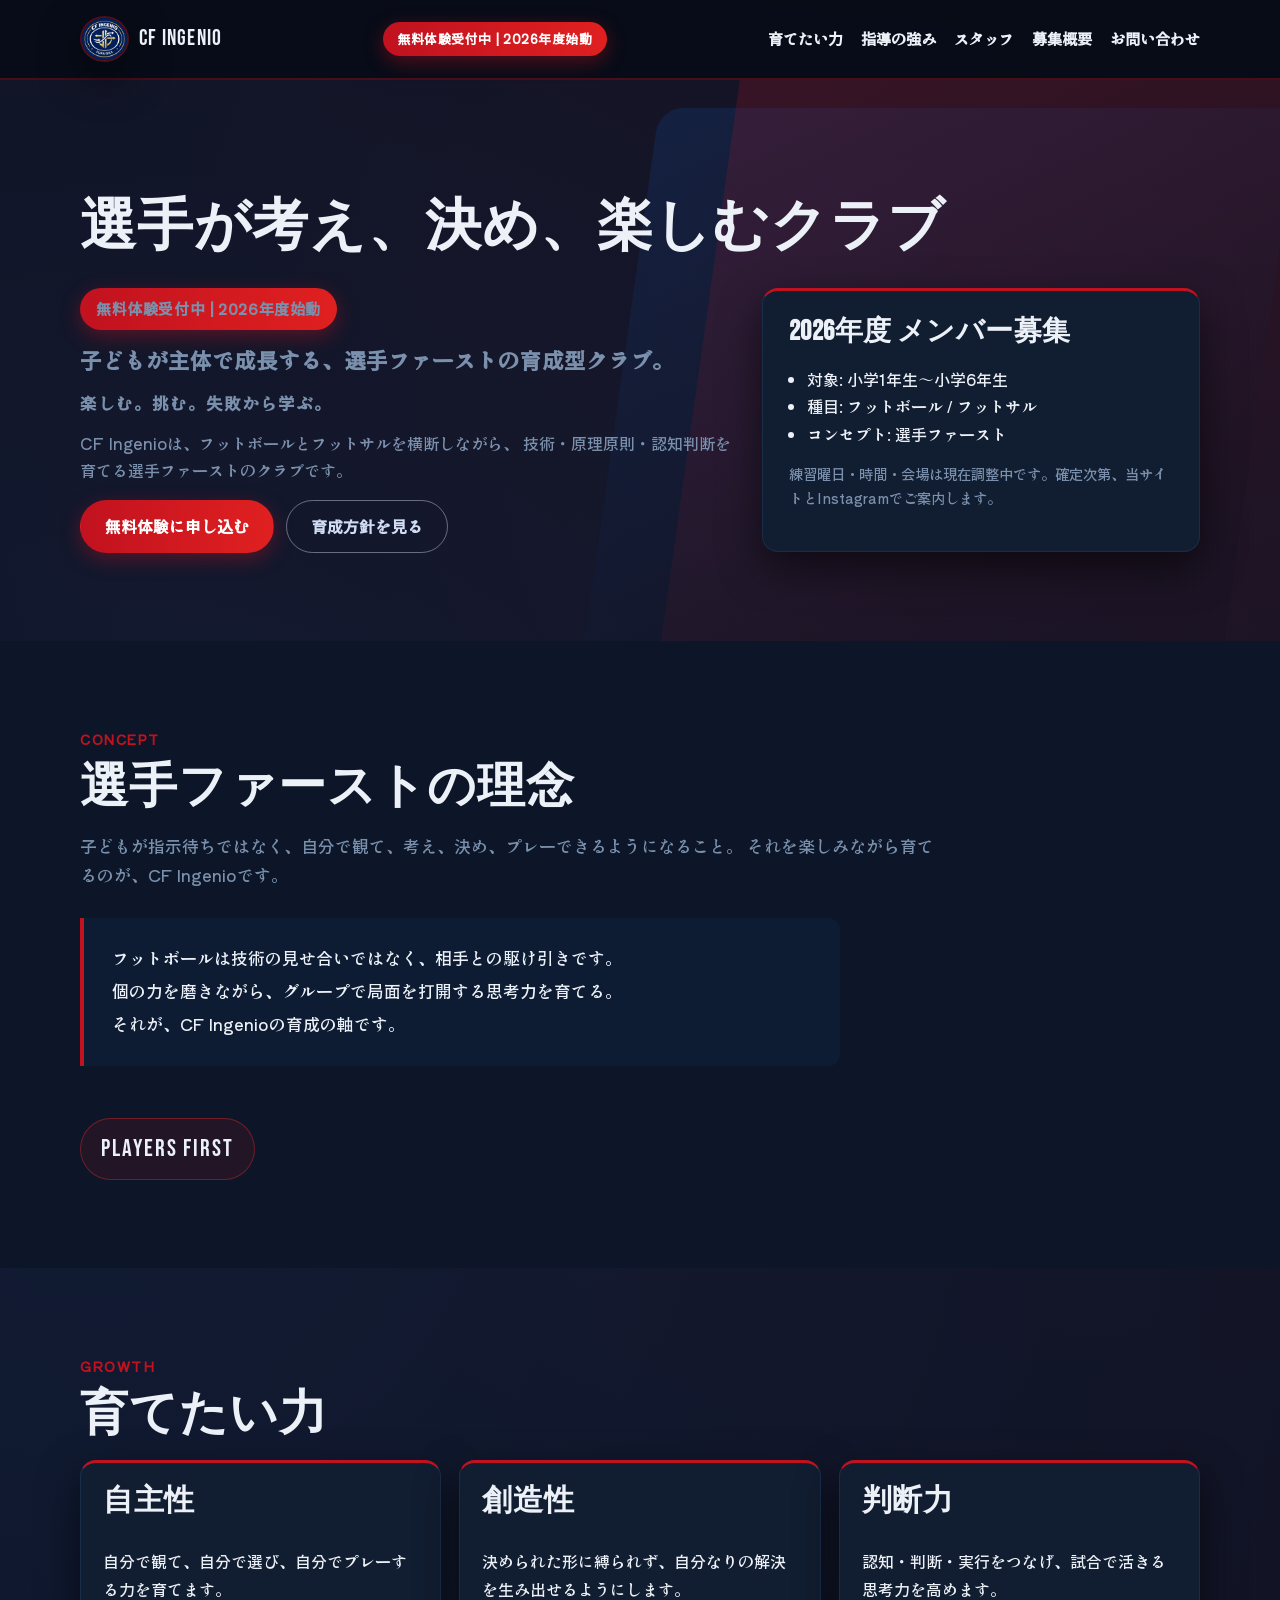
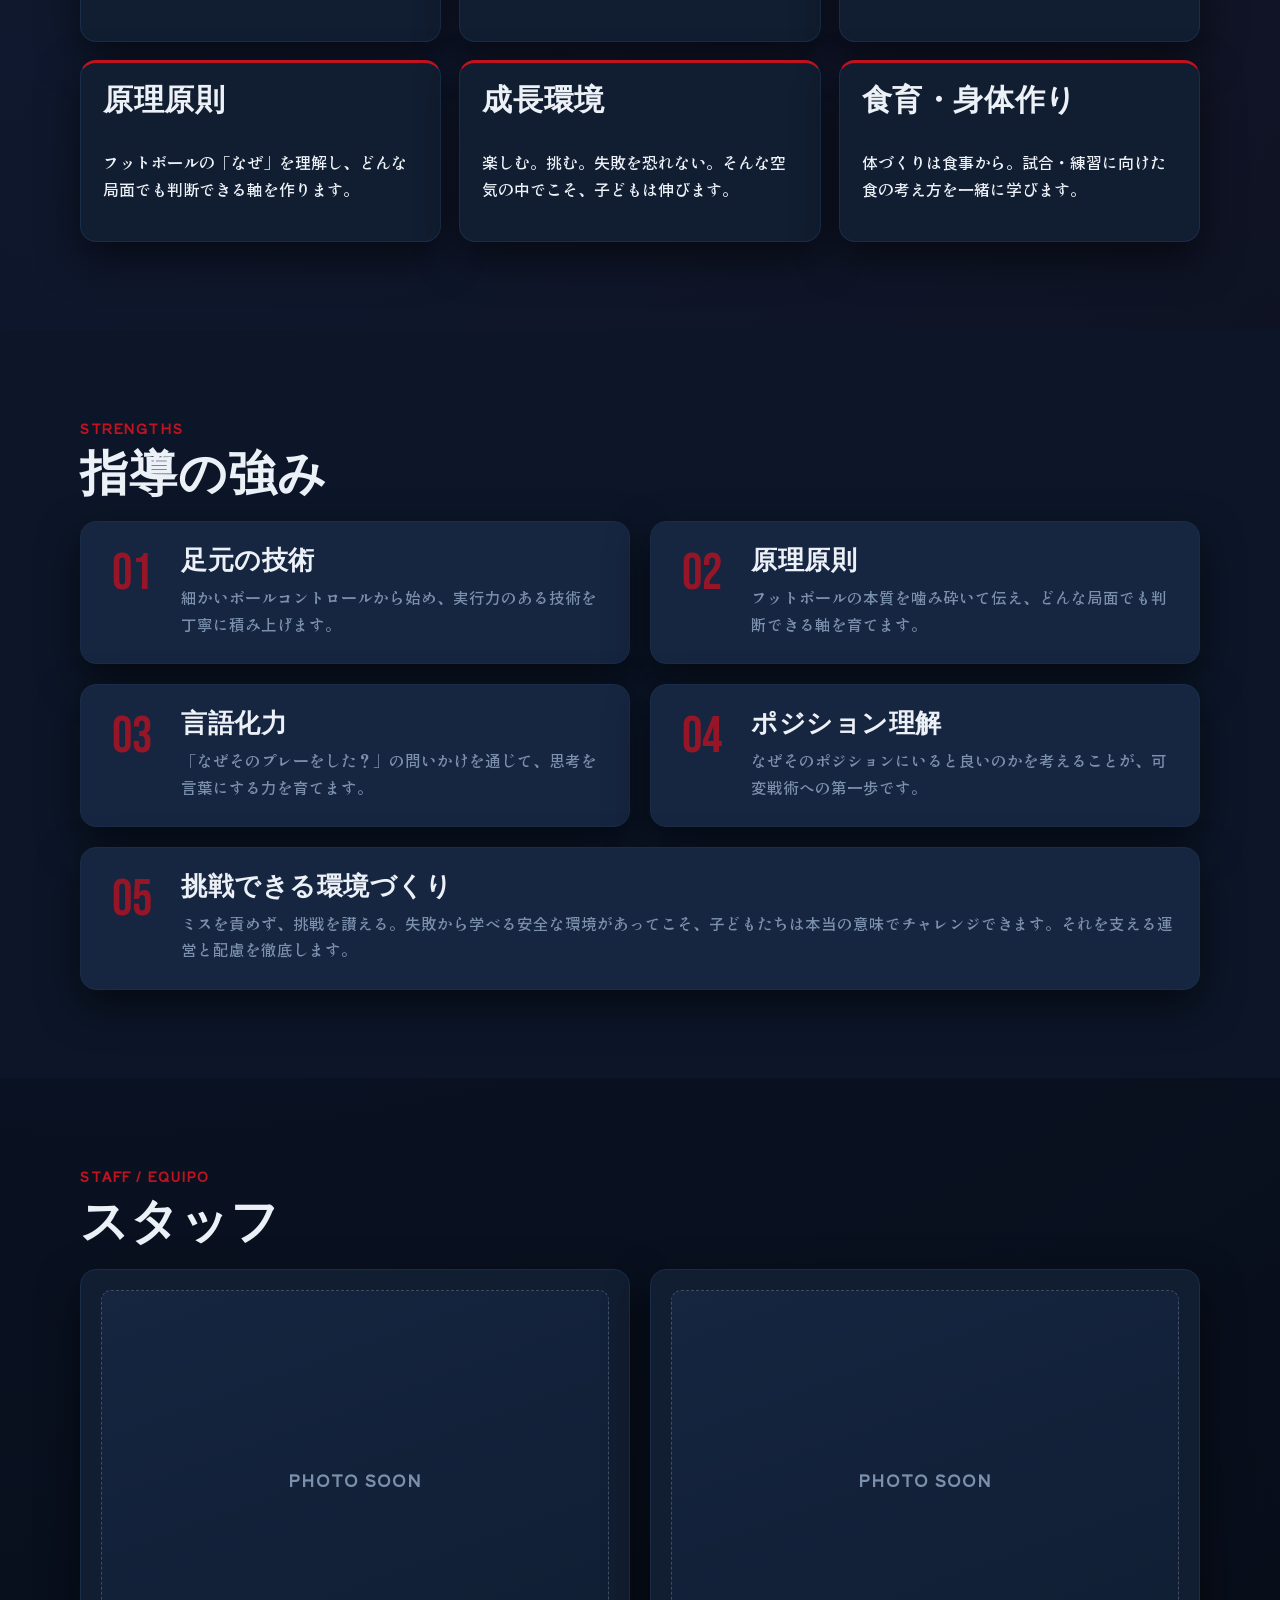
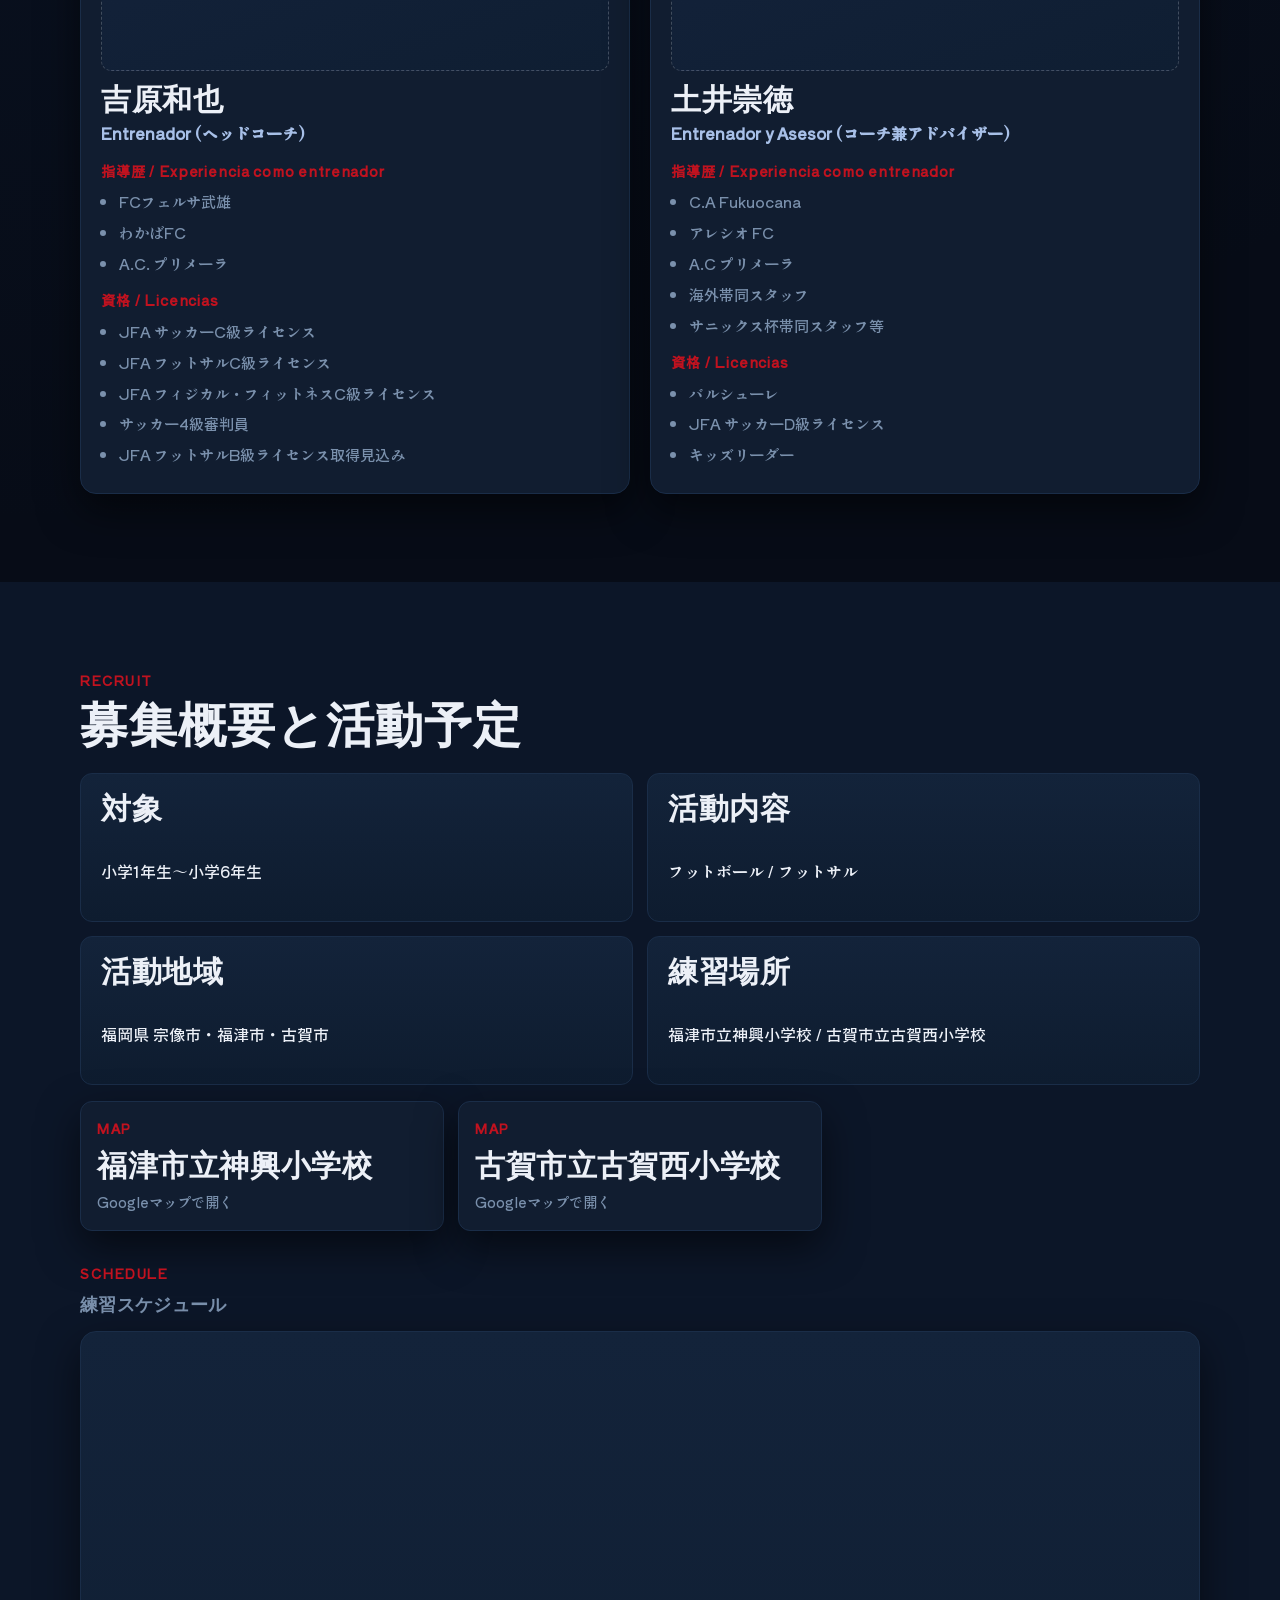
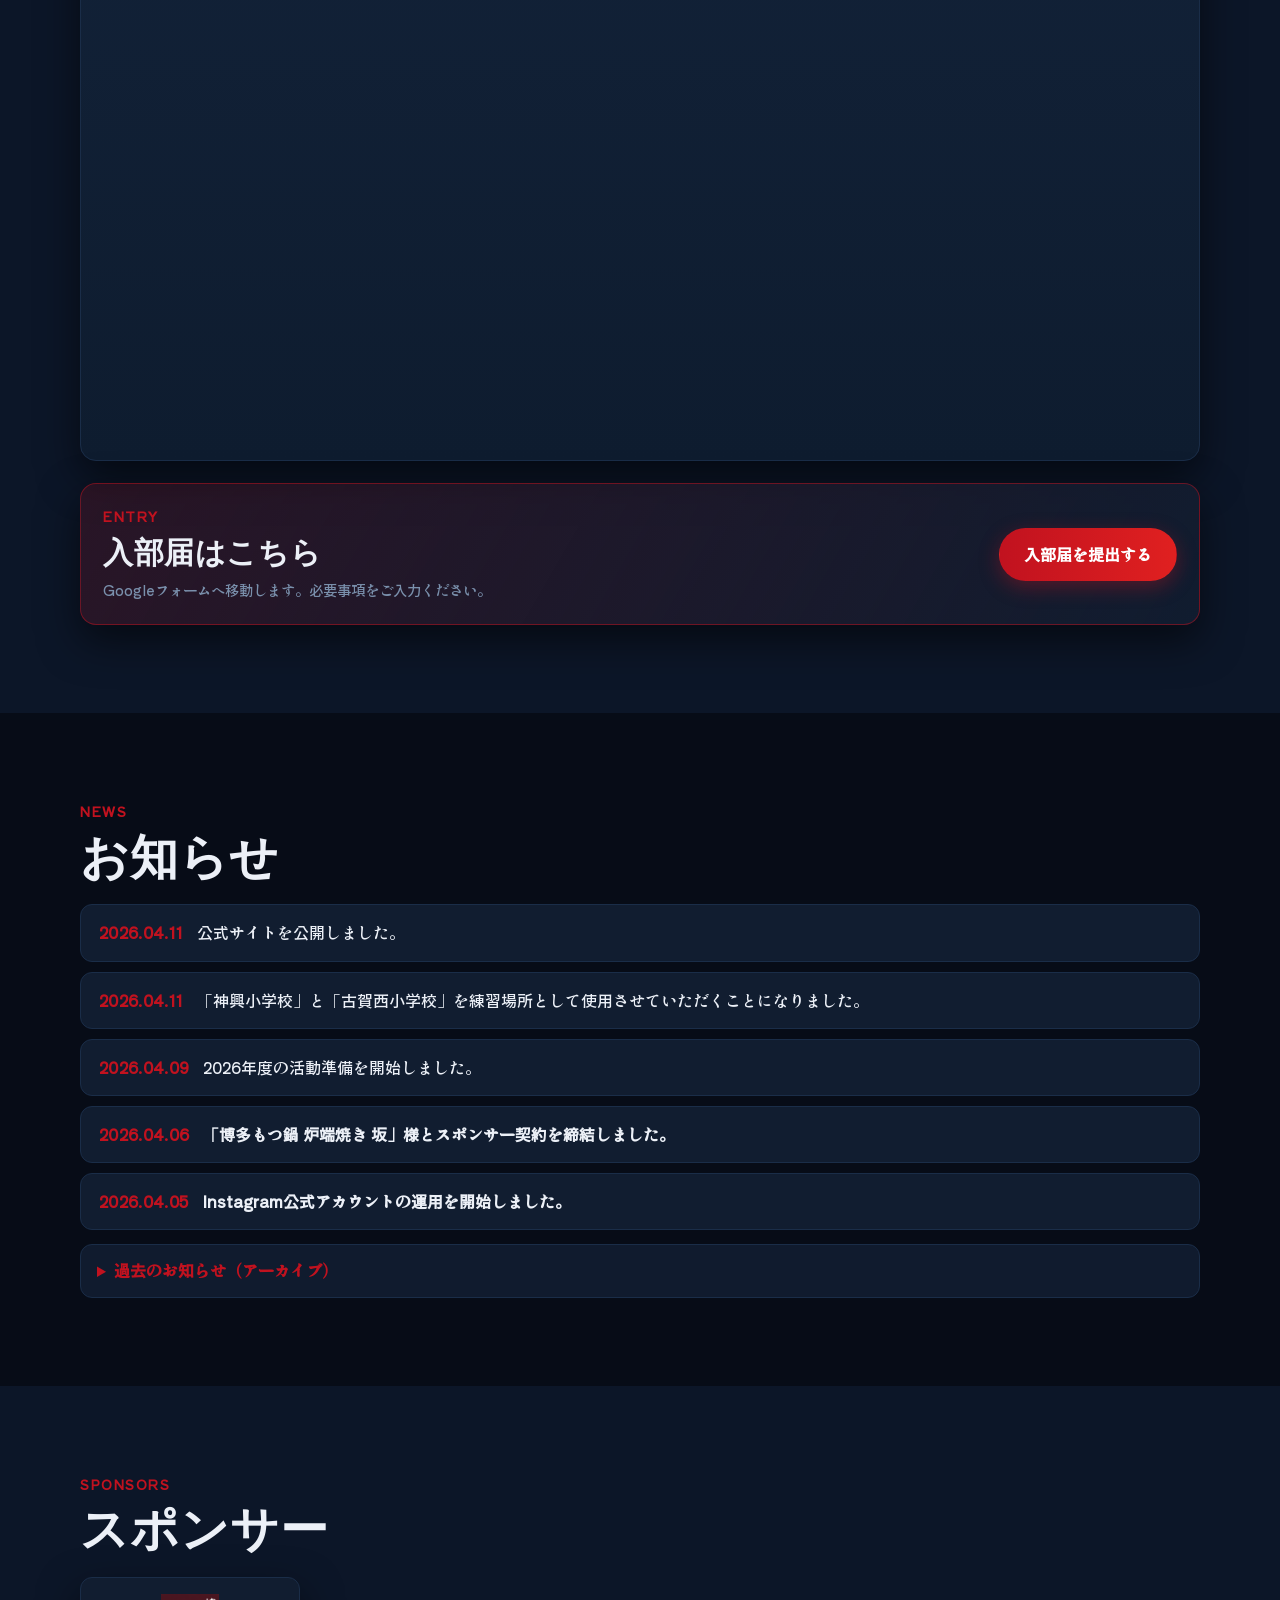
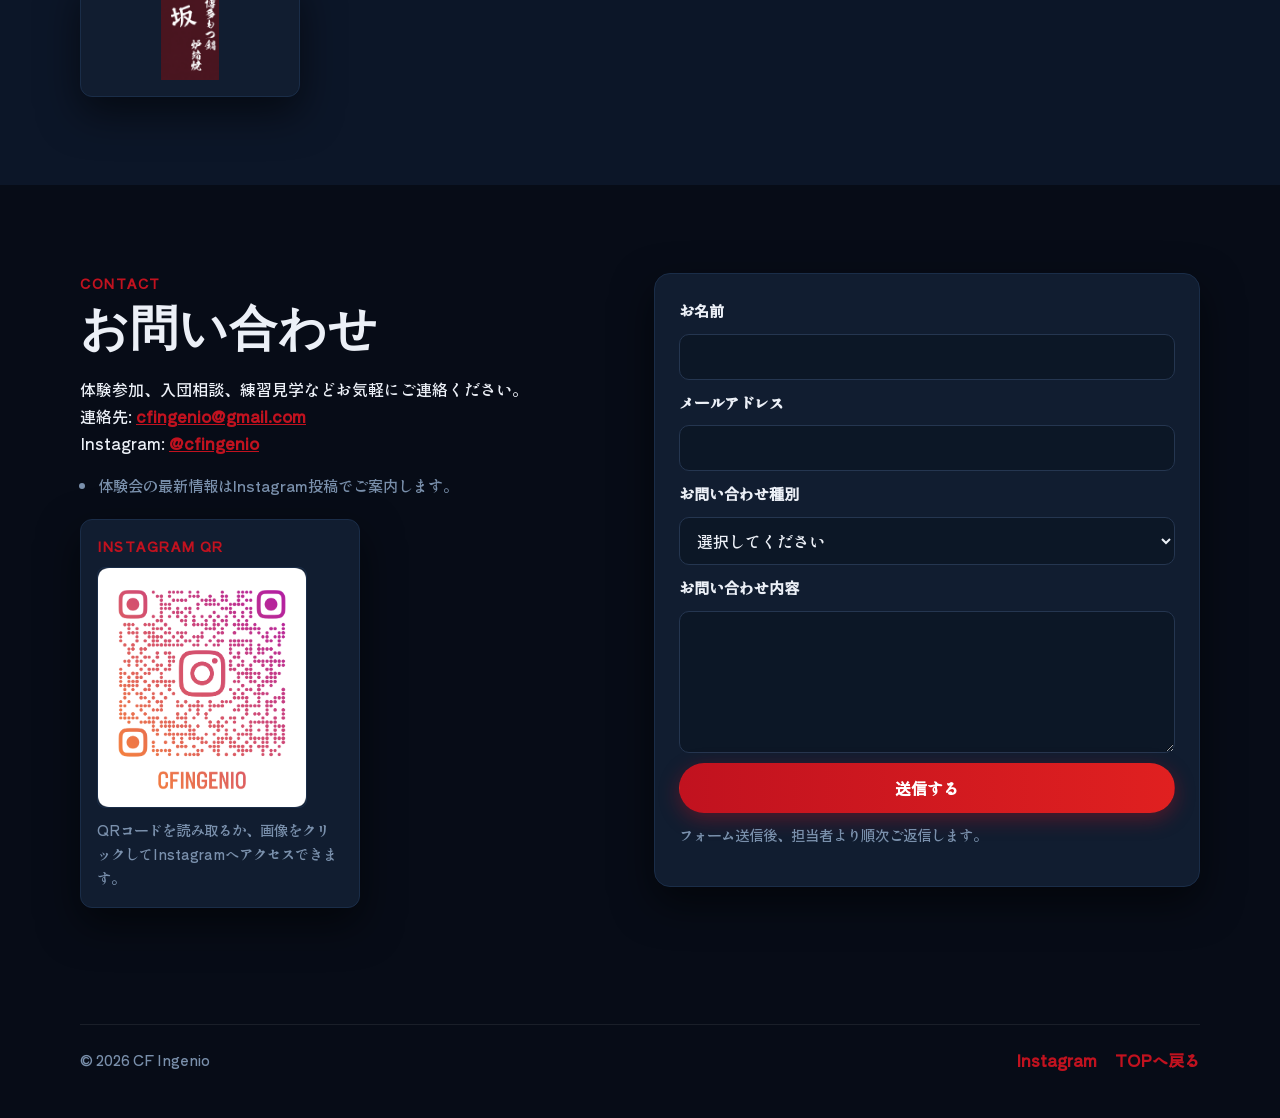
==== index.html @ 3eea5800 "練習スケジュールのカレンダーURLを修正" ====
<!doctype html>
<html lang="ja">
<head>
  <meta charset="UTF-8" />
  <meta name="viewport" content="width=device-width, initial-scale=1.0" />
  <meta name="description" content="CF Ingenioの公式ホームページ。選手ファーストを掲げ、フットボールとフットサルで小学校1年生から小学6年生までを育成するクラブ。福岡県宗像市・福津市・古賀市で活動。" />
  <link rel="icon" type="image/jpeg" href="img/cf_ingenio_logo.jpg" />
  <link rel="apple-touch-icon" href="img/cf_ingenio_logo.jpg" />
  <title>CF Ingenio | フットボール & フットサル</title>
  <link rel="preconnect" href="https://fonts.googleapis.com" />
  <link rel="preconnect" href="https://fonts.gstatic.com" crossorigin />
  <link href="https://fonts.googleapis.com/css2?family=Bebas+Neue&family=Shippori+Antique:wght@400;700&display=swap" rel="stylesheet" />
  <link rel="stylesheet" href="styles.css" />
</head>
<body>
  <header class="site-header" id="top">
    <div class="container header-inner">
      <a class="brand" href="#top" aria-label="CF Ingenio トップへ移動">
        <img src="img/cf_ingenio_logo.jpg" alt="CF Ingenio チームロゴ" class="brand-logo" />
        <span class="brand-text">CF Ingenio</span>
      </a>
      <p class="launch-badge header-badge">無料体験受付中 | 2026年度始動</p>
      <button class="menu-toggle" aria-expanded="false" aria-controls="global-nav" aria-label="メニューを開く">
        <span></span>
        <span></span>
        <span></span>
      </button>

      <nav id="global-nav" class="global-nav" aria-label="グローバルナビゲーション">
        <a href="#powers">育てたい力</a>
        <a href="#strengths">指導の強み</a>
        <a href="#staff">スタッフ</a>
        <a href="#recruit">募集概要</a>
        <a href="#contact">お問い合わせ</a>
      </nav>
    </div>
  </header>

  <main>
    <!-- HERO -->
    <section class="hero section">
      <div class="hero-bg-a"></div>
      <div class="hero-bg-b"></div>
      <div class="container hero-grid">
        <h1 class="hero-title reveal">
          選手が考え、決め、楽しむクラブ
        </h1>

        <div class="hero-copy reveal">
          <p class="launch-badge">無料体験受付中 | 2026年度始動</p>
          <p class="hero-subtitle">子どもが主体で成長する、選手ファーストの育成型クラブ。</p>
          <p class="hero-values">楽しむ。挑む。失敗から学ぶ。</p>
          <p>
            CF Ingenioは、フットボールとフットサルを横断しながら、
            技術・原理原則・認知判断を育てる選手ファーストのクラブです。
          </p>
          <div class="hero-actions">
            <a class="btn btn-primary" href="#contact">無料体験に申し込む</a>
            <a class="btn btn-ghost" href="#concept">育成方針を見る</a>
          </div>
        </div>

        <div class="hero-card reveal delay-1">
          <h2>2026年度 メンバー募集</h2>
          <ul>
            <li>対象: 小学1年生〜小学6年生</li>
            <li>種目: フットボール / フットサル</li>
            <li>コンセプト: 選手ファースト</li>
          </ul>
          <p class="small">練習曜日・時間・会場は現在調整中です。確定次第、当サイトとInstagramでご案内します。</p>
        </div>
      </div>
    </section>

    <!-- CONCEPT -->
    <section id="concept" class="section concept">
      <div class="container reveal">
        <p class="eyebrow">CONCEPT</p>
        <h2>選手ファーストの理念</h2>
        <p class="lead-copy">
          子どもが指示待ちではなく、自分で観て、考え、決め、プレーできるようになること。
          それを楽しみながら育てるのが、CF Ingenioです。
        </p>
        <blockquote class="philosophy-quote">
          <p>フットボールは技術の見せ合いではなく、相手との駆け引きです。</p>
          <p>個の力を磨きながら、グループで局面を打開する思考力を育てる。</p>
          <p>それが、CF Ingenioの育成の軸です。</p>
        </blockquote>
        <p class="concept-banner">PLAYERS FIRST</p>
      </div>
    </section>

    <!-- GROWTH -->
    <section id="powers" class="section powers">
      <div class="container">
        <p class="eyebrow reveal">GROWTH</p>
        <h2 class="reveal">育てたい力</h2>
        <div class="cards cards-3">
          <article class="card card-accent reveal">
            <h3>自主性</h3>
            <p>自分で観て、自分で選び、自分でプレーする力を育てます。</p>
          </article>
          <article class="card card-accent reveal delay-1">
            <h3>創造性</h3>
            <p>決められた形に縛られず、自分なりの解決を生み出せるようにします。</p>
          </article>
          <article class="card card-accent reveal delay-2">
            <h3>判断力</h3>
            <p>認知・判断・実行をつなげ、試合で活きる思考力を高めます。</p>
          </article>
          <article class="card card-accent reveal">
            <h3>原理原則</h3>
            <p>フットボールの「なぜ」を理解し、どんな局面でも判断できる軸を作ります。</p>
          </article>
          <article class="card card-accent reveal delay-1">
            <h3>成長環境</h3>
            <p>楽しむ。挑む。失敗を恐れない。そんな空気の中でこそ、子どもは伸びます。</p>
          </article>
          <article class="card card-accent reveal delay-2">
            <h3>食育・身体作り</h3>
            <p>体づくりは食事から。試合・練習に向けた食の考え方を一緒に学びます。</p>
          </article>
        </div>
      </div>
    </section>

    <!-- STRENGTHS -->
    <section id="strengths" class="section strengths">
      <div class="container">
        <p class="eyebrow reveal">STRENGTHS</p>
        <h2 class="reveal">指導の強み</h2>
        <div class="strength-list reveal">
          <div class="strength-item">
            <span class="strength-num">01</span>
            <div class="strength-body">
              <h3>足元の技術</h3>
              <p>細かいボールコントロールから始め、実行力のある技術を丁寧に積み上げます。</p>
            </div>
          </div>
          <div class="strength-item">
            <span class="strength-num">02</span>
            <div class="strength-body">
              <h3>原理原則</h3>
              <p>フットボールの本質を噛み砕いて伝え、どんな局面でも判断できる軸を育てます。</p>
            </div>
          </div>
          <div class="strength-item">
            <span class="strength-num">03</span>
            <div class="strength-body">
              <h3>言語化力</h3>
              <p>「なぜそのプレーをした？」の問いかけを通じて、思考を言葉にする力を育てます。</p>
            </div>
          </div>
          <div class="strength-item">
            <span class="strength-num">04</span>
            <div class="strength-body">
              <h3>ポジション理解</h3>
              <p>なぜそのポジションにいると良いのかを考えることが、可変戦術への第一歩です。</p>
            </div>
          </div>
          <div class="strength-item strength-item-wide">
            <span class="strength-num">05</span>
            <div class="strength-body">
              <h3>挑戦できる環境づくり</h3>
              <p>ミスを責めず、挑戦を讃える。失敗から学べる安全な環境があってこそ、子どもたちは本当の意味でチャレンジできます。それを支える運営と配慮を徹底します。</p>
            </div>
          </div>
        </div>
      </div>
    </section>

    <!-- STAFF -->
    <section id="staff" class="section staff">
      <div class="container">
        <p class="eyebrow reveal">STAFF / EQUIPO</p>
        <h2 class="reveal">スタッフ</h2>
        <div id="staff-list" class="staff-grid reveal" aria-live="polite"></div>
      </div>
    </section>

    <!-- RECRUIT -->
    <section id="recruit" class="section recruit">
      <div class="container">
        <p class="eyebrow reveal">RECRUIT</p>
        <h2 class="reveal">募集概要と活動予定</h2>
        <div class="schedule-grid reveal">
          <div class="schedule-item">
            <h3>対象</h3>
            <p>小学1年生〜小学6年生</p>
          </div>
          <div class="schedule-item">
            <h3>活動内容</h3>
            <p>フットボール / フットサル</p>
          </div>
          <div class="schedule-item">
            <h3>活動地域</h3>
            <p>福岡県 宗像市・福津市・古賀市</p>
          </div>
          <div class="schedule-item">
            <h3>練習場所</h3>
            <p>福津市立神興小学校 / 古賀市立古賀西小学校</p>

          </div>
        </div>
        <div class="map-links-grid reveal">
          <a
            class="map-link-card"
            href="https://www.google.com/maps/search/?api=1&query=%E7%A6%8F%E6%B4%A5%E5%B8%82%E7%AB%8B%E7%A5%9E%E8%88%88%E5%B0%8F%E5%AD%A6%E6%A0%A1"
            target="_blank"
            rel="noopener noreferrer"
          >
            <p class="eyebrow">MAP</p>
            <h3>福津市立神興小学校</h3>
            <p class="small">Googleマップで開く</p>
          </a>

          <a
            class="map-link-card"
            href="https://www.google.com/maps/search/?api=1&query=%E5%8F%A4%E8%B3%80%E5%B8%82%E7%AB%8B%E5%8F%A4%E8%B3%80%E8%A5%BF%E5%B0%8F%E5%AD%A6%E6%A0%A1"
            target="_blank"
            rel="noopener noreferrer"
          >
            <p class="eyebrow">MAP</p>
            <h3>古賀市立古賀西小学校</h3>
            <p class="small">Googleマップで開く</p>
          </a>

        </div>

        <div class="cal-wrapper reveal">
          <p class="eyebrow">SCHEDULE</p>
          <h3 class="cal-heading">練習スケジュール</h3>
          <div class="cal-frame">
            <iframe
              src="https://calendar.google.com/calendar/embed?src=cfingenio%40gmail.com&ctz=Asia%2FTokyo&hl=ja&mode=MONTH&showTitle=0&showNav=1&showDate=1&showPrint=0&showTabs=0&showCalendars=0&showTz=0"
              frameborder="0"
              scrolling="no"
              title="CF Ingenio 練習スケジュール"
            ></iframe>
          </div>
        </div>

        <div class="enrollment-callout reveal">
          <div>
            <p class="eyebrow">ENTRY</p>
            <h3>入部届はこちら</h3>
            <p class="small">Googleフォームへ移動します。必要事項をご入力ください。</p>
          </div>
          <a
            class="btn btn-primary"
            href="https://forms.gle/PrqoLFeSPd6tZpm36"
            target="_blank"
            rel="noopener noreferrer"
          >
            入部届を提出する
          </a>
        </div>
      </div>
    </section>

    <!-- NEWS -->
    <section id="news" class="section news">
      <div class="container">
        <p class="eyebrow reveal">NEWS</p>
        <h2 class="reveal">お知らせ</h2>
        <div id="news-latest" class="news-list" aria-live="polite"></div>
        <details class="news-archive reveal">
          <summary>過去のお知らせ（アーカイブ）</summary>
          <div id="news-archive" class="news-list"></div>
        </details>
      </div>
    </section>

    <!-- SPONSORS -->
    <section id="sponsors" class="section sponsors">
      <div class="container">
        <p class="eyebrow reveal">SPONSORS</p>
        <h2 class="reveal">スポンサー</h2>
        <div class="sponsor-grid reveal">
          <a
            class="sponsor-item"
            href="https://www.instagram.com/motsunabe_saka/?hl=ja"
            target="_blank"
            rel="noopener noreferrer"
            aria-label="スポンサー もつ鍋 さか のページを開く"
          >
            <img src="img/sponsor_saka.png" alt="スポンサー もつ鍋 さか" />
          </a>
        </div>
      </div>
    </section>

    <!-- CONTACT -->
    <section id="contact" class="section contact">
      <div class="container contact-grid">
        <div class="contact-copy reveal">
          <p class="eyebrow">CONTACT</p>
          <h2>お問い合わせ</h2>
          <p>
            体験参加、入団相談、練習見学などお気軽にご連絡ください。<br />
            連絡先: <a href="mailto:cfingenio@gmail.com">cfingenio@gmail.com</a><br />
            Instagram: <a href="https://www.instagram.com/cfingenio/" target="_blank" rel="noopener noreferrer">@cfingenio</a>
          </p>
          <ul class="contact-tips">
            <li>体験会の最新情報はInstagram投稿でご案内します。</li>
          </ul>

          <div class="instagram-qr-box">
            <p class="eyebrow">INSTAGRAM QR</p>
            <a
              href="https://www.instagram.com/cfingenio/"
              target="_blank"
              rel="noopener noreferrer"
              aria-label="CF Ingenio Instagramを開く"
            >
              <img src="img/cfingenio_qr.png" alt="CF Ingenio Instagram QRコード" class="instagram-qr-image" />
            </a>
            <p class="small">QRコードを読み取るか、画像をクリックしてInstagramへアクセスできます。</p>
          </div>
        </div>

        <form class="contact-form reveal delay-1" action="https://formspree.io/f/xreowdge" method="POST">
          <input type="hidden" name="_subject" value="CF Ingenio お問い合わせ" />

          <label for="name">お名前</label>
          <input id="name" name="name" type="text" required />

          <label for="email">メールアドレス</label>
          <input id="email" name="email" type="email" required />

          <label for="category">お問い合わせ種別</label>
          <select id="category" name="category" required>
            <option value="">選択してください</option>
            <option value="trial">無料体験について（Instagram案内）</option>
            <option value="membership">入団について</option>
            <option value="schedule">活動日程について</option>
            <option value="other">その他</option>
          </select>

          <label for="message">お問い合わせ内容</label>
          <textarea id="message" name="message" rows="5" required></textarea>

          <button type="submit" class="btn btn-primary">送信する</button>
          <p class="small">フォーム送信後、担当者より順次ご返信します。</p>
        </form>
      </div>
    </section>
  </main>

  <footer class="site-footer">
    <div class="container footer-inner">
      <p>© <span id="currentYear"></span> CF Ingenio</p>
      <div class="footer-links">
        <a href="https://www.instagram.com/cfingenio/" target="_blank" rel="noopener noreferrer">Instagram</a>
        <a href="#top">TOPへ戻る</a>
      </div>
    </div>
  </footer>

  <script src="staff.js"></script>
  <script src="news.js"></script>
  <script src="script.js"></script>
</body>
</html>
---- styles.css ----
:root {
  --bg: #070c17;
  --bg-navy: #0c1628;
  --bg-soft: #0f1e32;
  --bg-card: #111d30;
  --bg-card-navy: #162540;
  --ink: #ecf0f7;
  --muted: #7a90ac;
  --primary: #c1121f;
  --primary-2: #e02020;
  --navy: #1e3a5f;
  --line: #1a2d48;
  --shadow: 0 16px 40px rgba(0, 0, 0, 0.55);
  --radius: 16px;
}

* {
  box-sizing: border-box;
}

html {
  scroll-behavior: smooth;
}

body {
  margin: 0;
  color: var(--ink);
  background:
    radial-gradient(circle at 8% 15%, rgba(20, 45, 85, 0.45), transparent 40%),
    radial-gradient(circle at 90% 5%, rgba(193, 18, 31, 0.1), transparent 32%),
    var(--bg);
  font-family: "Shippori Antique", sans-serif;
  line-height: 1.7;
}

img {
  max-width: 100%;
  display: block;
}

.container {
  width: min(1120px, 92%);
  margin: 0 auto;
}

.section {
  padding: 88px 0;
}

/* セクション交互背景 */
.concept,
.strengths,
.recruit,
.sponsors {
  background: var(--bg-navy);
}

.eyebrow {
  margin: 0 0 10px;
  letter-spacing: 0.12em;
  font-size: 0.82rem;
  color: var(--primary);
  font-weight: 700;
  text-transform: uppercase;
}

h1,
h2,
h3 {
  margin-top: 0;
  font-family: "Bebas Neue", sans-serif;
  letter-spacing: 0.02em;
  line-height: 1.1;
}

h1 {
  font-size: clamp(2rem, 4.4vw, 3.5rem);
  margin-bottom: 14px;
  line-height: 1.22;
  white-space: nowrap;
}

h2 {
  font-size: clamp(1.8rem, 4vw, 3rem);
  margin-bottom: 18px;
}

h3 {
  font-size: clamp(1.3rem, 2.4vw, 1.9rem);
}

p {
  margin-top: 0;
}

.small {
  font-size: 0.9rem;
  color: var(--muted);
}

/* ============ HEADER ============ */
.site-header {
  position: sticky;
  top: 0;
  z-index: 100;
  backdrop-filter: blur(10px);
  background: rgba(7, 12, 23, 0.92);
  border-bottom: 2px solid rgba(193, 18, 31, 0.35);
}

.header-inner {
  display: flex;
  align-items: center;
  justify-content: space-between;
  gap: 18px;
  min-height: 78px;
}

.brand {
  display: flex;
  align-items: center;
  gap: 10px;
  text-decoration: none;
  color: var(--ink);
}

.brand-logo {
  height: 46px;
  width: auto;
  border-radius: 50%;
  object-fit: cover;
  box-shadow: var(--shadow);
  border: 2px solid rgba(193, 18, 31, 0.4);
}

.brand-text {
  font-family: "Bebas Neue", sans-serif;
  letter-spacing: 0.05em;
  font-size: 1.35rem;
}

.global-nav {
  display: flex;
  gap: 18px;
}

.global-nav a {
  text-decoration: none;
  color: var(--ink);
  font-weight: 700;
  font-size: 0.95rem;
  transition: color 0.2s ease;
}

.global-nav a:hover,
.global-nav a:focus-visible {
  color: var(--primary);
}

.menu-toggle {
  display: none;
  border: none;
  background: transparent;
  padding: 8px;
  cursor: pointer;
}

.menu-toggle span {
  display: block;
  width: 24px;
  height: 2px;
  background: var(--ink);
  margin: 5px 0;
  transition: background 0.2s;
}

/* ============ LAUNCH BADGE ============ */
.launch-badge {
  display: inline-flex;
  align-items: center;
  padding: 8px 16px;
  border-radius: 999px;
  background: linear-gradient(90deg, var(--primary), var(--primary-2));
  color: #fff;
  font-size: 0.95rem;
  font-weight: 700;
  letter-spacing: 0.04em;
  margin: 0 0 16px;
  box-shadow: 0 6px 20px rgba(193, 18, 31, 0.4);
}

.header-badge {
  margin: 0;
  font-size: 0.8rem;
  padding: 6px 14px;
}

/* ============ HERO ============ */
.hero {
  position: relative;
  overflow: hidden;
  padding-top: 114px;
}

/* 赤いダイアゴナル（手前） */
.hero-bg-a {
  position: absolute;
  top: -8%;
  right: -12%;
  width: 58%;
  height: 140%;
  background: linear-gradient(155deg, rgba(193, 18, 31, 0.2) 0%, rgba(214, 40, 40, 0.03) 70%);
  transform: skewX(-8deg);
  border-radius: 32px;
  z-index: -1;
}

/* 紺のダイアゴナル（奥） */
.hero-bg-b {
  position: absolute;
  top: 5%;
  right: 2%;
  width: 50%;
  height: 115%;
  background: linear-gradient(155deg, rgba(20, 45, 90, 0.5) 0%, rgba(7, 12, 23, 0.15) 70%);
  transform: skewX(-8deg);
  border-radius: 24px;
  z-index: -2;
}

.hero-grid {
  display: grid;
  grid-template-columns: 1.2fr 0.8fr;
  gap: 24px;
  align-items: start;
}

.hero-title {
  grid-column: 1 / -1;
  margin-bottom: 2px;
}

.hero-copy p {
  color: var(--muted);
}

.hero-subtitle {
  margin: -2px 0 14px;
  font-size: clamp(1.05rem, 1.8vw, 1.35rem);
  font-weight: 700;
  color: #c8d8f0;
  line-height: 1.45;
}

.hero-values {
  margin: 0 0 12px;
  font-size: clamp(1rem, 1.3vw, 1.15rem);
  font-weight: 700;
  letter-spacing: 0.06em;
  color: #e0ebff;
}

.hero-actions {
  display: flex;
  flex-wrap: wrap;
  gap: 12px;
}

/* ============ BUTTONS ============ */
.btn {
  display: inline-flex;
  align-items: center;
  justify-content: center;
  text-decoration: none;
  border: 1px solid transparent;
  border-radius: 999px;
  padding: 12px 24px;
  font-weight: 700;
  cursor: pointer;
  font-family: inherit;
  font-size: 1rem;
  transition: filter 0.2s ease, background 0.2s ease, border-color 0.2s ease;
}

.btn-primary {
  background: linear-gradient(90deg, var(--primary), var(--primary-2));
  color: #fff;
  box-shadow: 0 6px 20px rgba(193, 18, 31, 0.38);
}

.btn-primary:hover,
.btn-primary:focus-visible {
  filter: brightness(1.1);
}

.btn-ghost {
  border-color: rgba(200, 215, 240, 0.45);
  color: #d0ddf5;
}

.btn-ghost:hover,
.btn-ghost:focus-visible {
  border-color: var(--primary);
  background: rgba(193, 18, 31, 0.12);
  color: #fff;
}

/* ============ HERO CARD ============ */
.hero-card {
  background: var(--bg-card);
  border: 1px solid var(--line);
  border-top: 3px solid var(--primary);
  border-radius: var(--radius);
  padding: 26px;
  box-shadow: var(--shadow);
  width: min(680px, 100%);
}

.hero-card ul {
  margin: 14px 0;
  padding-left: 18px;
}

.hero-card h2 {
  white-space: nowrap;
  font-size: clamp(1.7rem, 2.2vw, 2.1rem);
}

/* ============ CONCEPT ============ */
.concept-banner {
  display: inline-block;
  margin: 28px 0 0;
  padding: 10px 20px;
  background: rgba(193, 18, 31, 0.12);
  border: 1px solid rgba(214, 40, 40, 0.45);
  border-radius: 999px;
  font-family: "Bebas Neue", sans-serif;
  font-size: 1.5rem;
  letter-spacing: 0.08em;
  color: var(--ink);
}

.lead-copy {
  max-width: 860px;
  color: var(--muted);
  font-size: 1.05rem;
}

/* フットボール哲学引用 */
.philosophy-quote {
  margin: 28px 0 24px;
  padding: 22px 28px;
  border-left: 4px solid var(--primary);
  background: rgba(20, 45, 90, 0.22);
  border-radius: 0 12px 12px 0;
  max-width: 760px;
}

.philosophy-quote p {
  margin: 4px 0;
  font-size: 1.05rem;
  color: var(--ink);
  line-height: 1.75;
}

/* ============ CARDS (育てたい力) ============ */
.cards {
  display: grid;
  grid-template-columns: repeat(2, minmax(0, 1fr));
  gap: 18px;
}

.cards-3 {
  grid-template-columns: repeat(3, minmax(0, 1fr));
}

.cards-4 {
  grid-template-columns: repeat(4, minmax(0, 1fr));
}

.cards-5 {
  grid-template-columns: repeat(5, minmax(0, 1fr));
}

.card {
  background: var(--bg-card);
  border: 1px solid var(--line);
  border-radius: var(--radius);
  padding: 22px;
  box-shadow: var(--shadow);
  transition: transform 0.25s ease, border-color 0.25s ease;
}

.card:hover {
  transform: translateY(-5px);
  border-color: rgba(193, 18, 31, 0.6);
}

/* 上部に赤いアクセントライン */
.card-accent {
  border-top: 3px solid var(--primary);
}

/* ============ STRENGTHS (指導の強み) ============ */
.strength-list {
  display: grid;
  grid-template-columns: 1fr 1fr;
  gap: 20px;
}

.strength-item {
  display: flex;
  gap: 20px;
  align-items: flex-start;
  background: var(--bg-card-navy);
  border: 1px solid var(--line);
  border-radius: var(--radius);
  padding: 26px 22px;
  box-shadow: var(--shadow);
  transition: transform 0.25s ease, border-color 0.25s ease;
}

.strength-item:hover {
  transform: translateY(-5px);
  border-color: rgba(193, 18, 31, 0.55);
}

.strength-num {
  font-family: "Bebas Neue", sans-serif;
  font-size: clamp(2.8rem, 4vw, 4rem);
  line-height: 1;
  color: var(--primary);
  opacity: 0.75;
  flex-shrink: 0;
  min-width: 58px;
  text-align: center;
}

.strength-body h3 {
  margin-bottom: 8px;
  font-size: clamp(1.2rem, 2vw, 1.6rem);
}

.strength-body p {
  color: var(--muted);
  margin: 0;
  font-size: 0.97rem;
  line-height: 1.7;
}

/* 05番は2列を横断して広く見せる */
.strength-item-wide {
  grid-column: 1 / -1;
}

/* ============ SCHEDULE ============ */
.schedule-grid {
  display: grid;
  grid-template-columns: repeat(2, minmax(0, 1fr));
  gap: 14px;
}

.schedule-item {
  background: linear-gradient(180deg, #13233a, #0e1c2f);
  border: 1px solid var(--line);
  border-radius: 12px;
  padding: 20px;
}

.cal-wrapper {
  margin-top: 32px;
}

.cal-heading {
  margin: 4px 0 16px;
  font-size: 1.1rem;
  color: var(--muted);
}

.cal-frame {
  background: linear-gradient(180deg, #13233a, #0e1c2f);
  border: 1px solid var(--line);
  border-radius: var(--radius);
  box-shadow: var(--shadow);
  overflow: hidden;
  position: relative;
  padding-top: 65%;
}

.cal-frame iframe {
  position: absolute;
  inset: 0;
  width: 100%;
  height: 100%;
}

.enrollment-callout {
  margin-top: 22px;
  background: linear-gradient(120deg, rgba(193, 18, 31, 0.16), rgba(17, 29, 48, 0.95));
  border: 1px solid rgba(193, 18, 31, 0.5);
  border-radius: var(--radius);
  box-shadow: var(--shadow);
  padding: 22px;
  display: flex;
  justify-content: space-between;
  align-items: center;
  gap: 16px;
}

.enrollment-callout h3 {
  margin: 0 0 6px;
}

.enrollment-callout .small {
  margin: 0;
}

/* ============ MAP ============ */
.map-links-grid {
  margin-top: 16px;
  display: grid;
  grid-template-columns: repeat(3, minmax(0, 1fr));
  gap: 14px;
}

.map-link-card {
  display: block;
  text-decoration: none;
  color: var(--ink);
  background: var(--bg-card);
  border: 1px solid var(--line);
  border-radius: 12px;
  padding: 16px;
  box-shadow: var(--shadow);
  transition: transform 0.2s ease, border-color 0.2s ease;
}

.map-link-card h3 {
  margin: 0 0 6px;
}

.map-link-card .small {
  margin: 0;
}

.map-link-card:hover,
.map-link-card:focus-visible {
  transform: translateY(-3px);
  border-color: rgba(193, 18, 31, 0.8);
}

.map-link-card.is-disabled {
  opacity: 0.75;
  cursor: default;
}

/* ============ NEWS ============ */
.news-list {
  display: grid;
  gap: 10px;
}

.news-item {
  display: flex;
  gap: 14px;
  align-items: center;
  background: var(--bg-card);
  border: 1px solid var(--line);
  border-radius: 12px;
  padding: 14px 18px;
}

.news-item time {
  font-weight: 700;
  color: var(--primary);
  letter-spacing: 0.02em;
  white-space: nowrap;
}

.news-item p {
  margin: 0;
}

.news-item a {
  color: var(--ink);
  font-weight: 700;
  text-decoration: none;
}

.news-item a:hover,
.news-item a:focus-visible {
  color: var(--primary);
  text-decoration: underline;
}

.news-archive {
  margin-top: 14px;
  border: 1px solid var(--line);
  border-radius: 12px;
  background: rgba(17, 29, 48, 0.92);
  padding: 12px 16px;
}

.news-archive summary {
  cursor: pointer;
  font-weight: 700;
  color: var(--primary);
}

.news-archive[open] summary {
  margin-bottom: 10px;
}

/* ============ SPONSORS ============ */
.sponsor-grid {
  display: grid;
  grid-template-columns: repeat(auto-fit, minmax(180px, 220px));
  gap: 16px;
}

.sponsor-item {
  display: flex;
  align-items: center;
  justify-content: center;
  min-height: 120px;
  background: var(--bg-card);
  border: 1px solid var(--line);
  border-radius: 12px;
  padding: 14px;
  box-shadow: var(--shadow);
  transition: transform 0.2s ease, border-color 0.2s ease;
}

.sponsor-item:hover,
.sponsor-item:focus-visible {
  transform: translateY(-3px);
  border-color: rgba(193, 18, 31, 0.85);
}

.sponsor-item img {
  width: 100%;
  max-height: 86px;
  object-fit: contain;
}

/* ============ STAFF ============ */
.staff-grid {
  display: grid;
  grid-template-columns: repeat(auto-fit, minmax(300px, 1fr));
  gap: 20px;
}

.staff-card {
  background: var(--bg-card);
  border: 1px solid var(--line);
  border-radius: var(--radius);
  box-shadow: var(--shadow);
  padding: 20px;
}

.staff-media {
  margin-bottom: 14px;
}

.staff-media img {
  width: 100%;
  aspect-ratio: 4 / 3;
  object-fit: cover;
  border-radius: 10px;
}

.staff-photo-fallback {
  width: 100%;
  aspect-ratio: 4 / 3;
  border-radius: 10px;
  border: 1px dashed rgba(255, 255, 255, 0.2);
  background: linear-gradient(160deg, #162540, #0f1e32);
  display: flex;
  align-items: center;
  justify-content: center;
  font-weight: 700;
  letter-spacing: 0.08em;
  color: var(--muted);
}

.staff-name {
  margin: 0 0 2px;
}

.staff-role {
  margin: 0 0 12px;
  color: #a8c0e8;
  font-weight: 700;
}

.staff-label {
  margin: 12px 0 6px;
  color: var(--primary);
  font-size: 0.88rem;
  letter-spacing: 0.06em;
  font-weight: 700;
}

.staff-list {
  margin: 0;
  padding-left: 18px;
}

.staff-list li {
  margin-bottom: 5px;
  color: var(--muted);
  font-size: 0.95rem;
}

/* ============ CONTACT ============ */
.contact-grid {
  display: grid;
  grid-template-columns: 1fr 1fr;
  gap: 28px;
  align-items: start;
}

.contact-tips {
  margin: 14px 0 0;
  padding-left: 18px;
  color: var(--muted);
  font-size: 0.95rem;
}

.instagram-qr-box {
  margin-top: 20px;
  max-width: 280px;
  background: var(--bg-card);
  border: 1px solid var(--line);
  border-radius: 12px;
  padding: 16px;
  box-shadow: var(--shadow);
}

.instagram-qr-box .eyebrow {
  margin-bottom: 8px;
}

.instagram-qr-image {
  width: 100%;
  max-width: 210px;
  border-radius: 8px;
  border: 1px solid var(--line);
  transition: transform 0.2s ease, border-color 0.2s ease;
}

.instagram-qr-box a:hover .instagram-qr-image,
.instagram-qr-box a:focus-visible .instagram-qr-image {
  transform: translateY(-2px);
  border-color: rgba(193, 18, 31, 0.8);
}

.instagram-qr-box .small {
  margin: 10px 0 0;
}

.contact-form {
  background: var(--bg-card);
  border: 1px solid var(--line);
  border-radius: var(--radius);
  box-shadow: var(--shadow);
  padding: 24px;
  display: grid;
  gap: 10px;
}

.contact-copy a {
  color: var(--primary);
  font-weight: 700;
}

label {
  font-weight: 700;
  font-size: 0.95rem;
}

input,
select,
textarea {
  width: 100%;
  color: var(--ink);
  border: 1px solid #253650;
  border-radius: 10px;
  padding: 10px 13px;
  font-size: 1rem;
  font-family: inherit;
  background: #0c1726;
}

input:focus,
select:focus,
textarea:focus {
  outline: 2px solid rgba(193, 18, 31, 0.3);
  border-color: var(--primary);
}

/* ============ FOOTER ============ */
.site-footer {
  padding: 28px 0 44px;
}

.footer-inner {
  display: flex;
  justify-content: space-between;
  align-items: center;
  border-top: 1px solid rgba(255, 255, 255, 0.08);
  padding-top: 22px;
}

.footer-links {
  display: flex;
  align-items: center;
  gap: 18px;
}

.footer-inner a {
  color: var(--primary);
  text-decoration: none;
  font-weight: 700;
}

.footer-inner p {
  margin: 0;
  color: var(--muted);
  font-size: 0.9rem;
}

/* ============ REVEAL ANIMATION ============ */
.reveal {
  opacity: 0;
  transform: translateY(28px);
  transition: opacity 0.7s ease, transform 0.7s ease;
}

.reveal.delay-1 {
  transition-delay: 0.12s;
}

.reveal.delay-2 {
  transition-delay: 0.22s;
}

.reveal.is-visible {
  opacity: 1;
  transform: translateY(0);
}

/* ============ THANKS PAGE ============ */
.thanks-main {
  min-height: 100vh;
  display: grid;
  place-items: center;
  padding: 24px;
}

.thanks-card {
  width: min(640px, 92vw);
  background: var(--bg-card);
  border: 1px solid var(--line);
  border-radius: var(--radius);
  box-shadow: var(--shadow);
  padding: 28px;
}

.thanks-card h1 {
  white-space: normal;
}

/* ============ RESPONSIVE: 960px ============ */
@media (max-width: 960px) {
  .hero-grid,
  .contact-grid {
    grid-template-columns: 1fr;
  }

  .cards,
  .cards-3,
  .cards-4,
  .cards-5,
  .map-links-grid {
    grid-template-columns: 1fr 1fr;
  }

  .strength-list {
    grid-template-columns: 1fr;
  }

  .header-badge {
    display: none;
  }
}

/* ============ RESPONSIVE: 760px ============ */
@media (max-width: 760px) {
  .menu-toggle {
    display: block;
  }

  .global-nav {
    position: absolute;
    right: 4%;
    top: 74px;
    display: none;
    width: min(260px, 90vw);
    flex-direction: column;
    background: #0b1525;
    border: 1px solid var(--line);
    border-radius: 12px;
    padding: 14px;
    box-shadow: var(--shadow);
  }

  .global-nav.is-open {
    display: flex;
  }

  .cards,
  .cards-3,
  .cards-4,
  .cards-5,
  .schedule-grid,
  .map-links-grid,
  .strength-list {
    grid-template-columns: 1fr;
  }

  .enrollment-callout {
    flex-direction: column;
    align-items: flex-start;
  }

  .footer-inner {
    flex-direction: column;
    gap: 10px;
    text-align: center;
  }

  .section {
    padding: 68px 0;
  }

  .hero {
    padding-top: 90px;
  }

  .hero-bg-a {
    inset: 5% -30% auto;
    width: 80%;
    height: 240px;
  }

  .hero-bg-b {
    display: none;
  }

  .hero-title {
    grid-column: auto;
    white-space: normal;
  }

  h1 {
    white-space: normal;
  }

  .hero-card h2 {
    white-space: normal;
  }

  .philosophy-quote {
    padding: 18px 20px;
  }

  .strength-item {
    gap: 14px;
    padding: 20px 16px;
  }

  .strength-num {
    font-size: 2.6rem;
    min-width: 44px;
  }
}
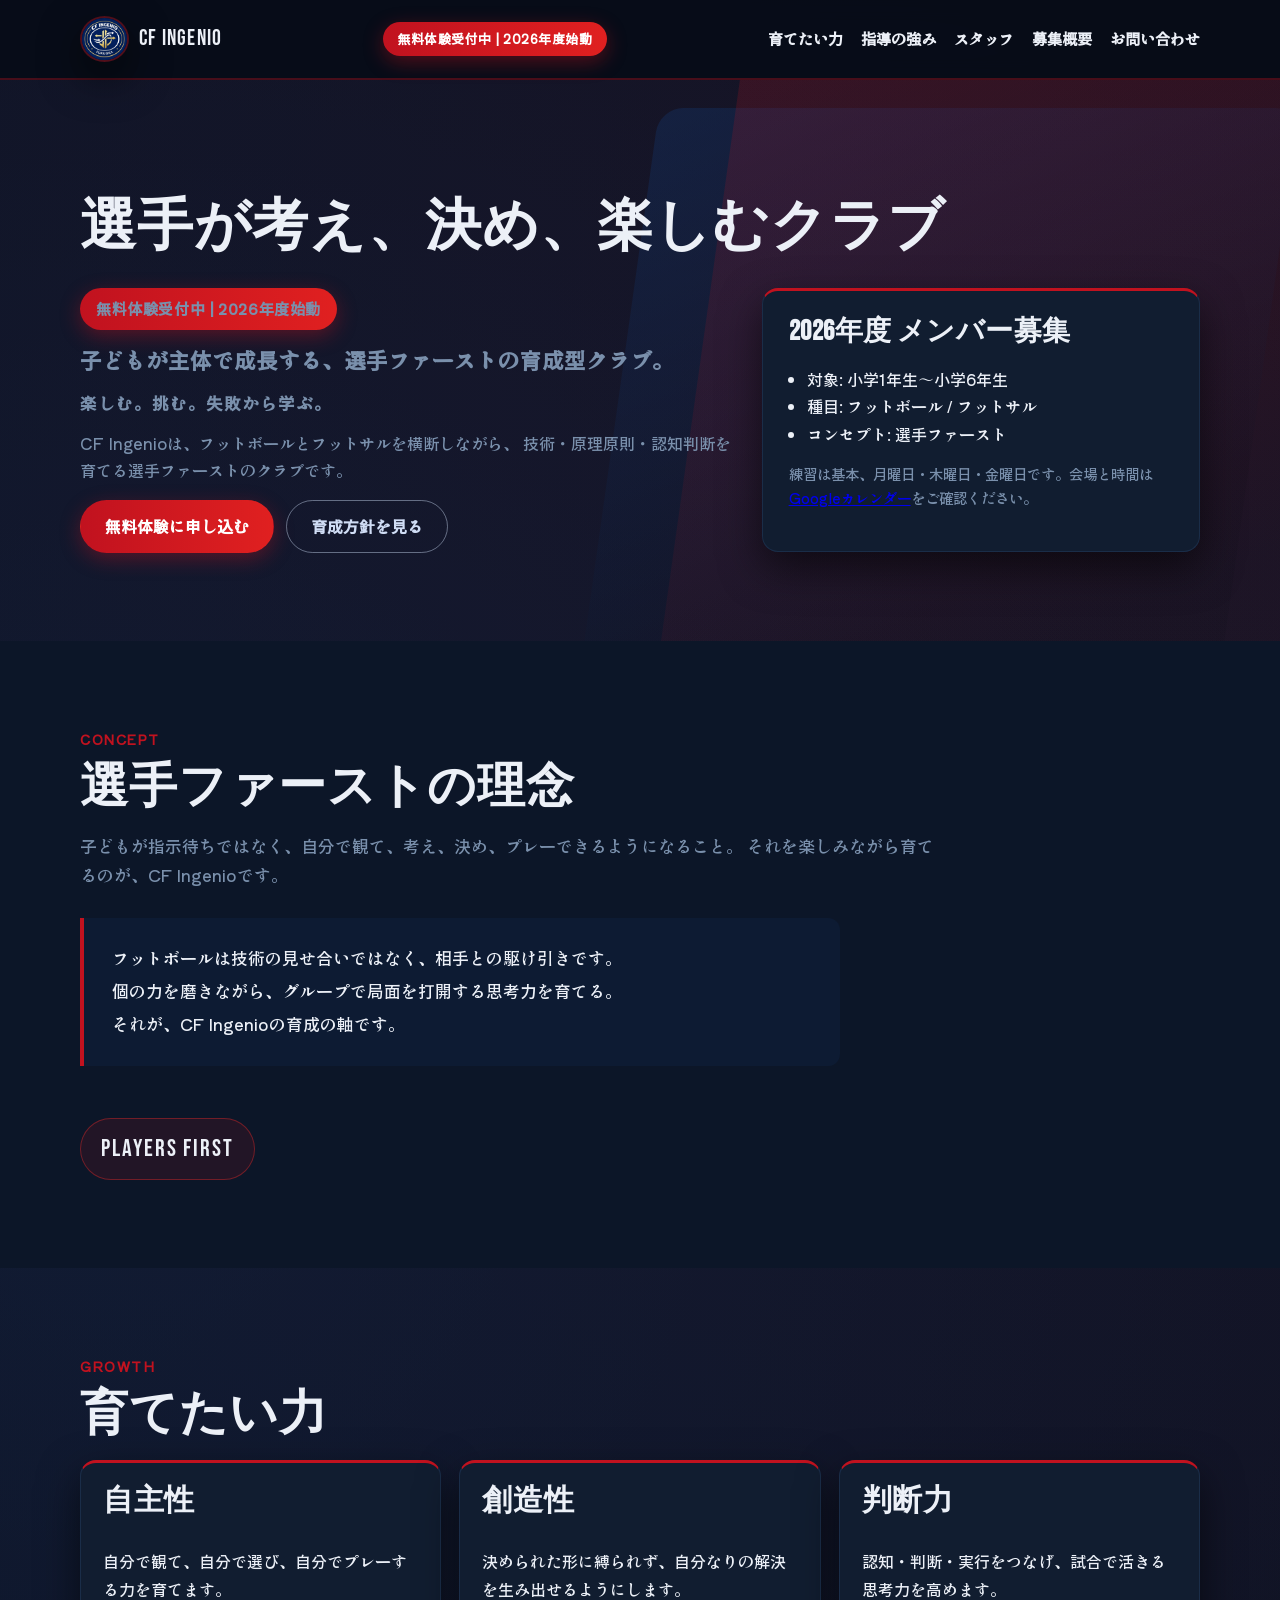
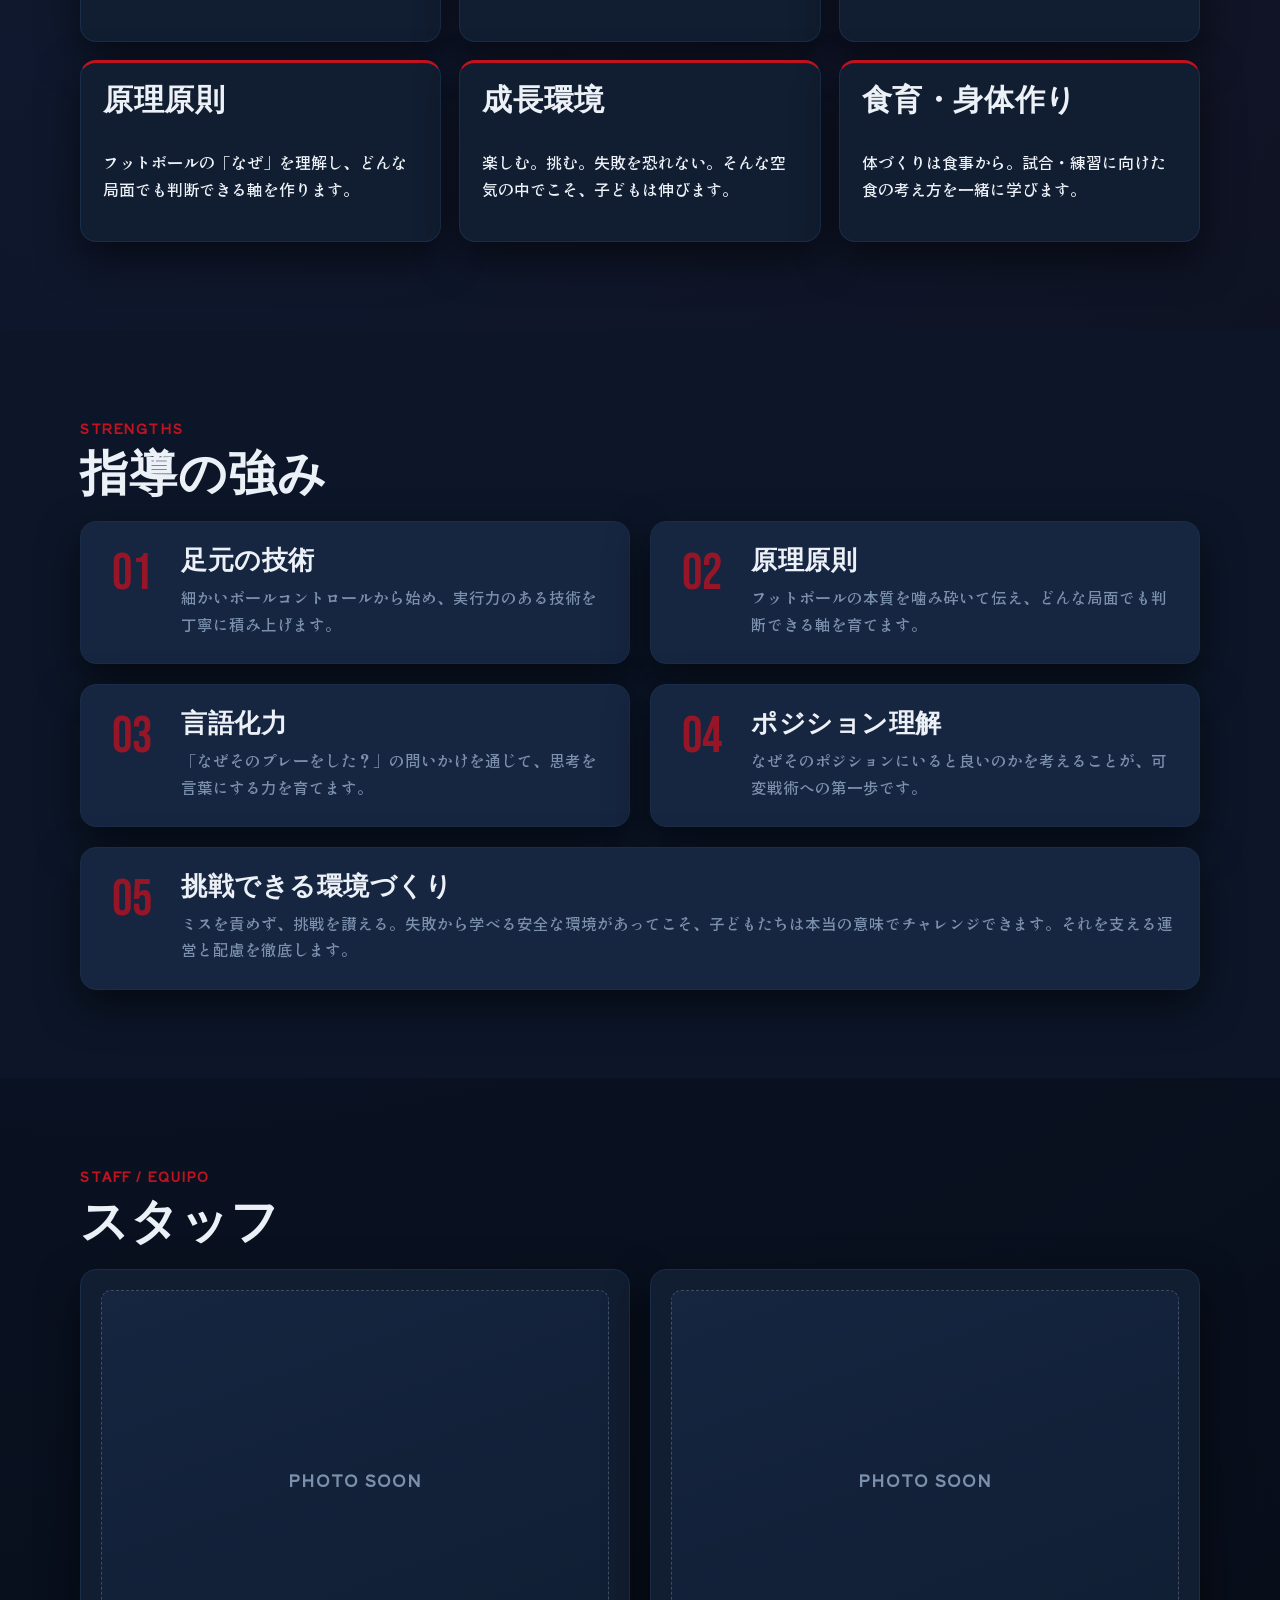
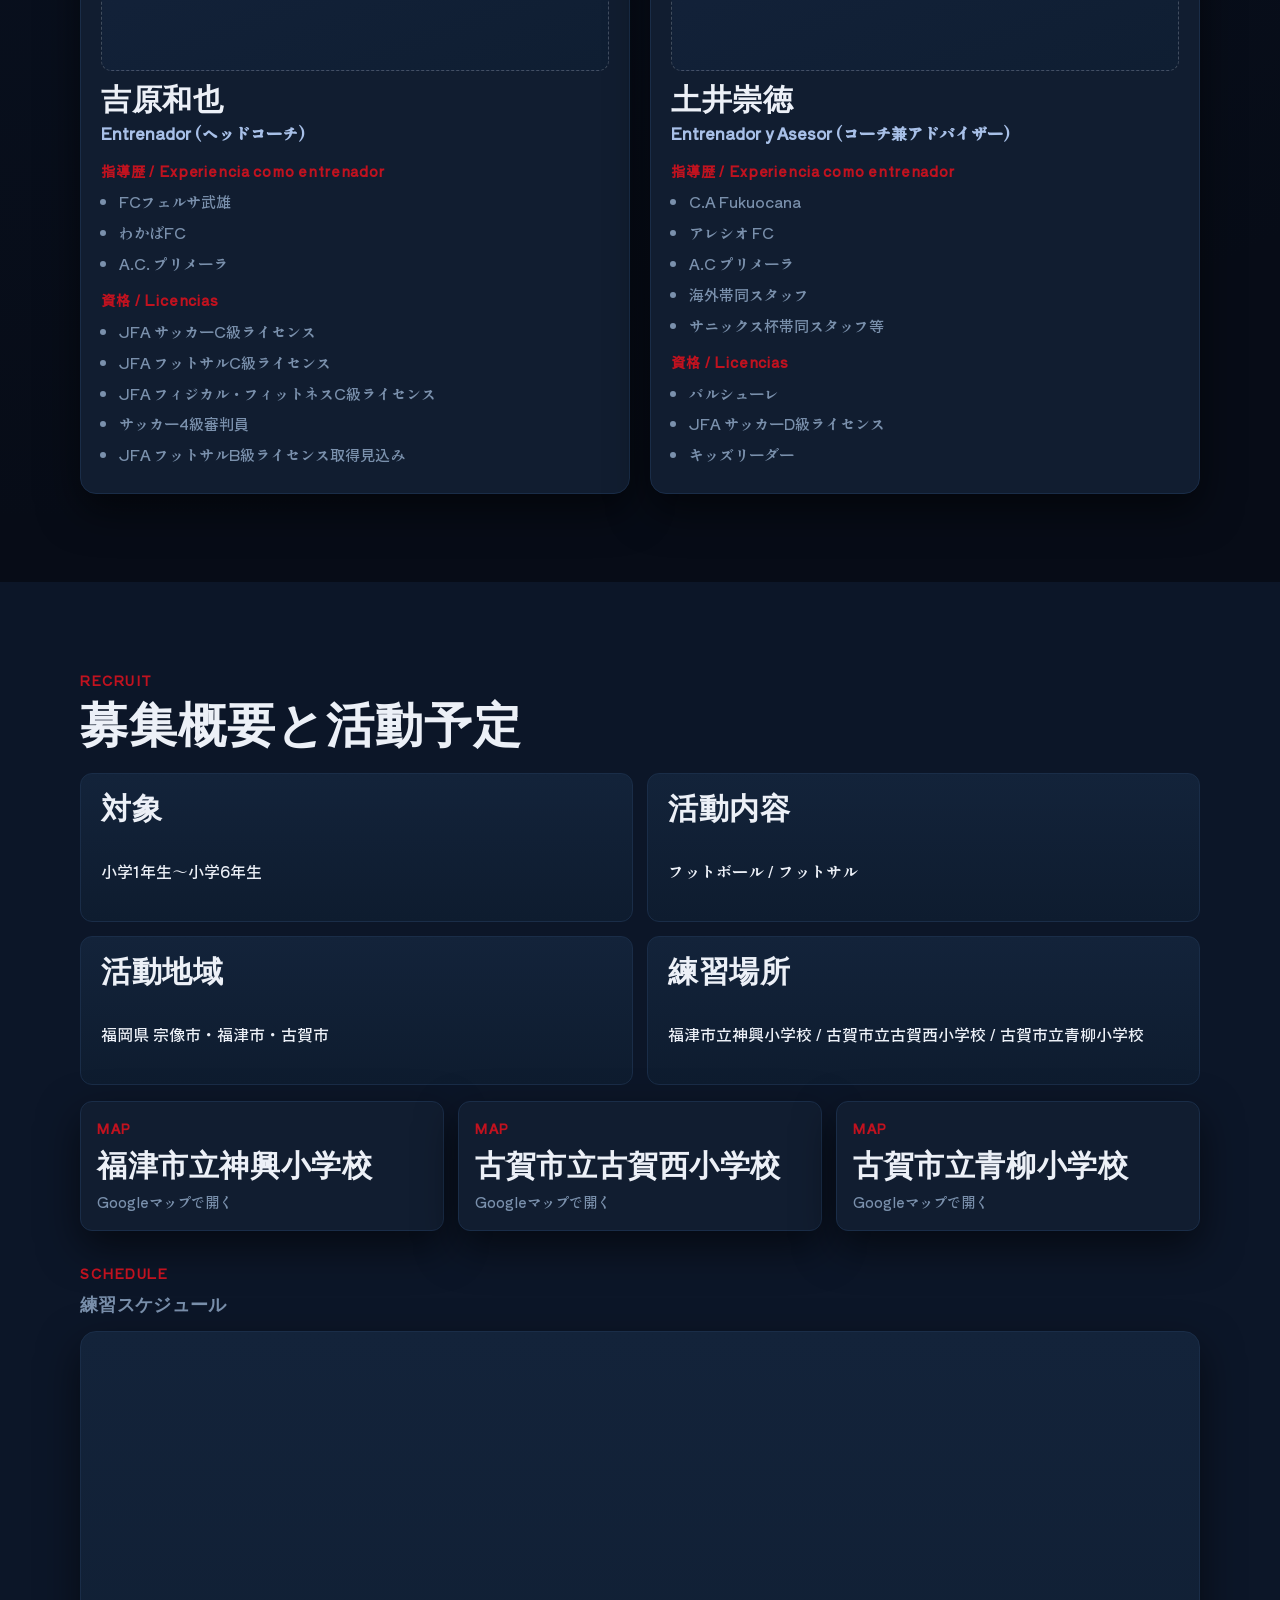
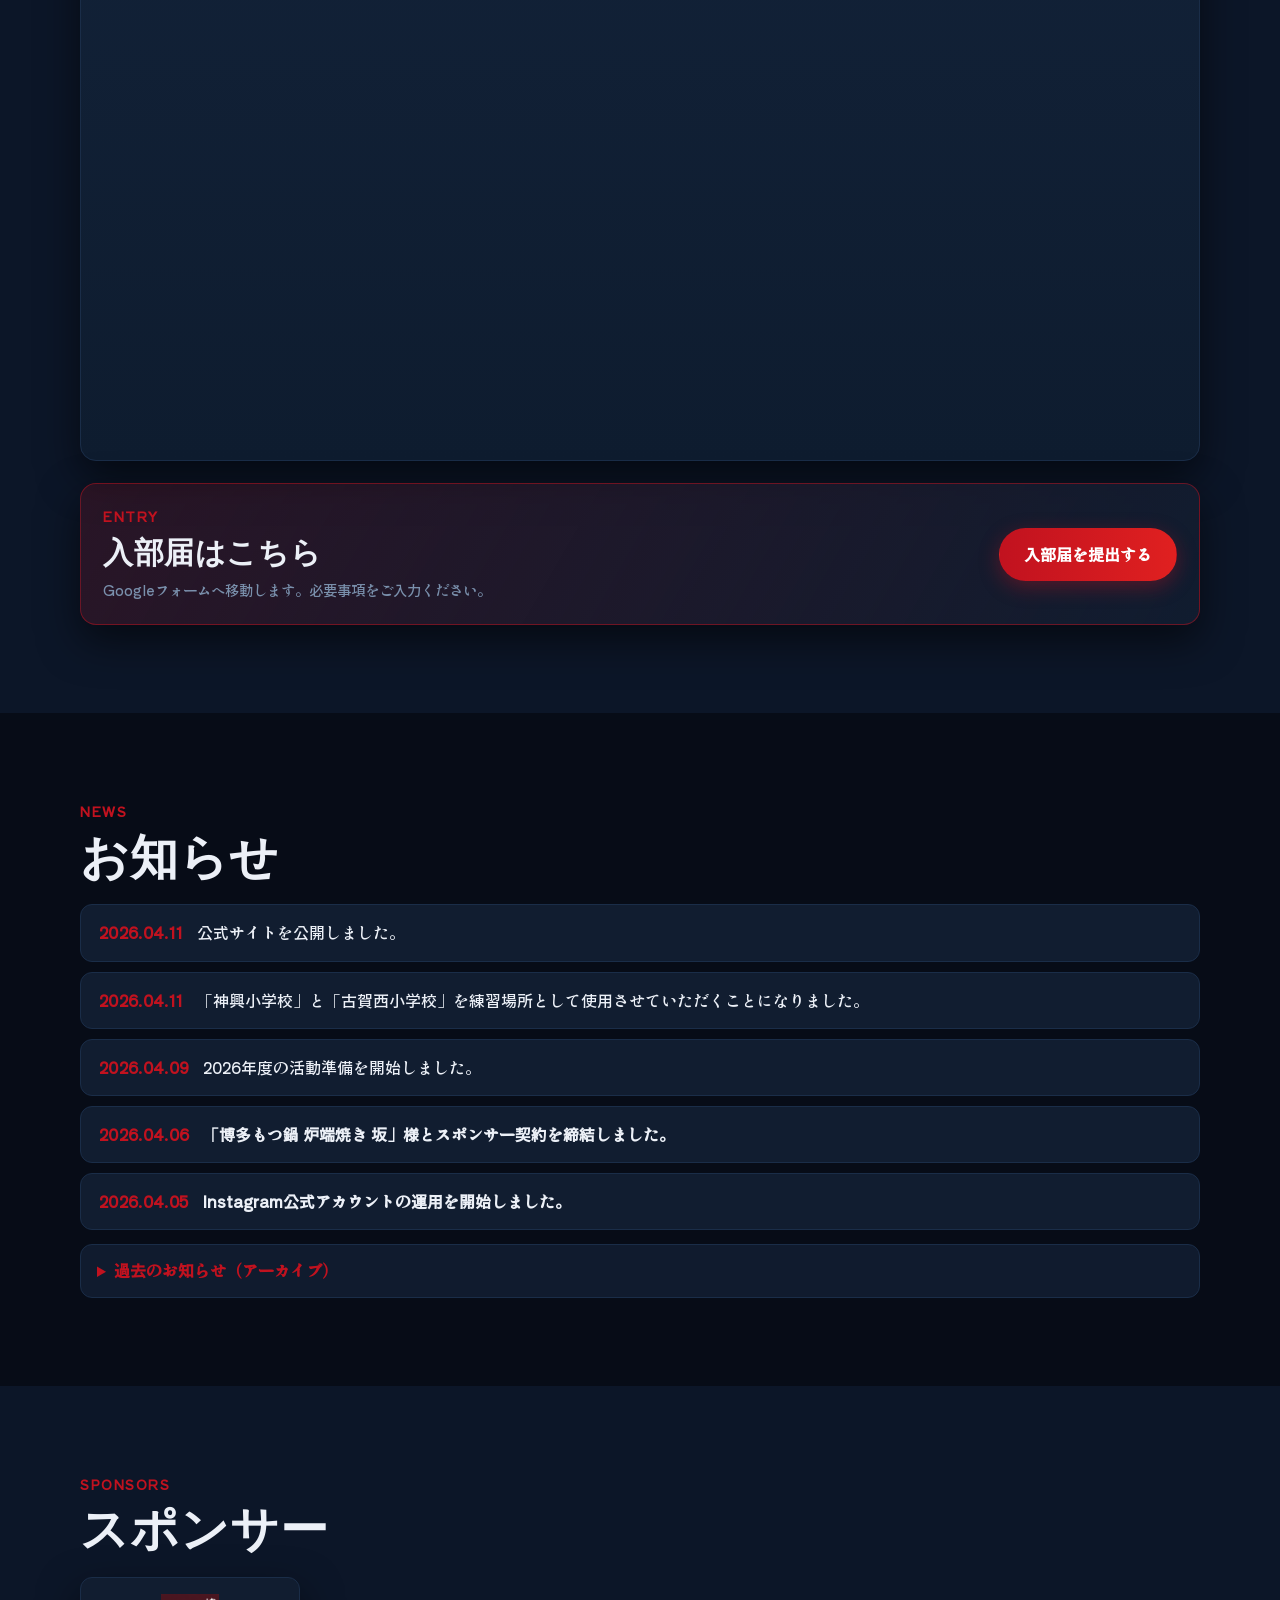
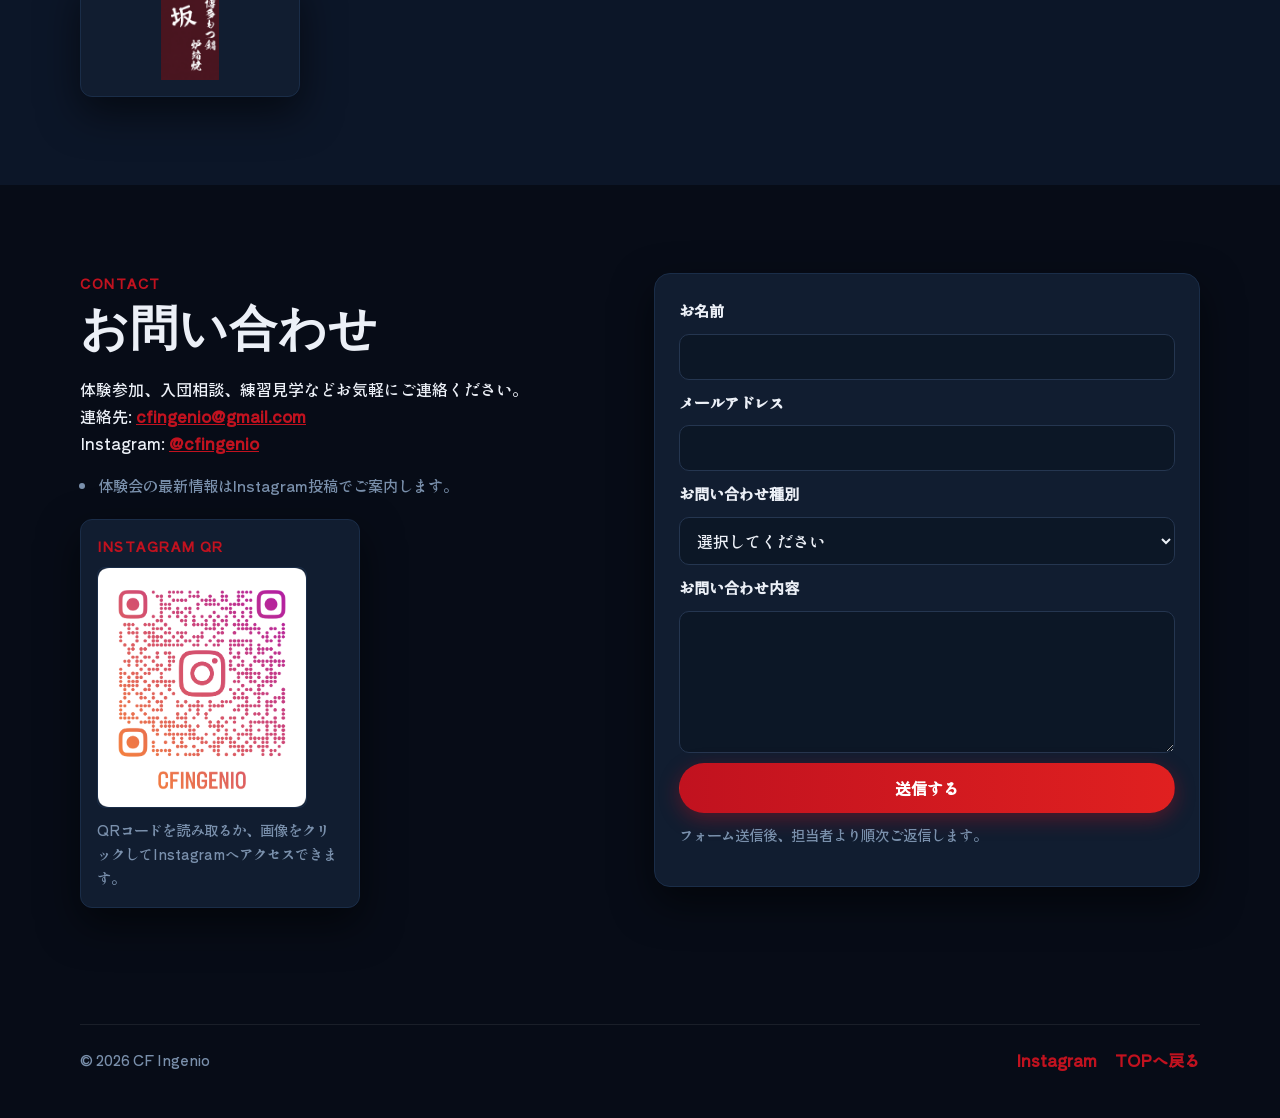
==== commit 5360a91e: "練習曜日と会場情報を更新し、青柳小学校の練習場所を追加" ====
--- a/index.html
+++ b/index.html
@@ -67,7 +67,7 @@
             <li>種目: フットボール / フットサル</li>
             <li>コンセプト: 選手ファースト</li>
           </ul>
-          <p class="small">練習曜日・時間・会場は現在調整中です。確定次第、当サイトとInstagramでご案内します。</p>
+          <p class="small">練習は基本、月曜日・木曜日・金曜日です。会場と時間は<a href="#recruit">Googleカレンダー</a>をご確認ください。</p>
         </div>
       </div>
     </section>
@@ -198,7 +198,7 @@
           </div>
           <div class="schedule-item">
             <h3>練習場所</h3>
-            <p>福津市立神興小学校 / 古賀市立古賀西小学校</p>
+            <p>福津市立神興小学校 / 古賀市立古賀西小学校 / 古賀市立青柳小学校</p>
 
           </div>
         </div>
@@ -222,6 +222,17 @@
           >
             <p class="eyebrow">MAP</p>
             <h3>古賀市立古賀西小学校</h3>
+            <p class="small">Googleマップで開く</p>
+          </a>
+
+          <a
+            class="map-link-card"
+            href="https://www.google.com/maps/search/?api=1&query=%E5%8F%A4%E8%B3%80%E5%B8%82%E7%AB%8B%E9%9D%92%E6%9F%B3%E5%B0%8F%E5%AD%A6%E6%A0%A1"
+            target="_blank"
+            rel="noopener noreferrer"
+          >
+            <p class="eyebrow">MAP</p>
+            <h3>古賀市立青柳小学校</h3>
             <p class="small">Googleマップで開く</p>
           </a>
 
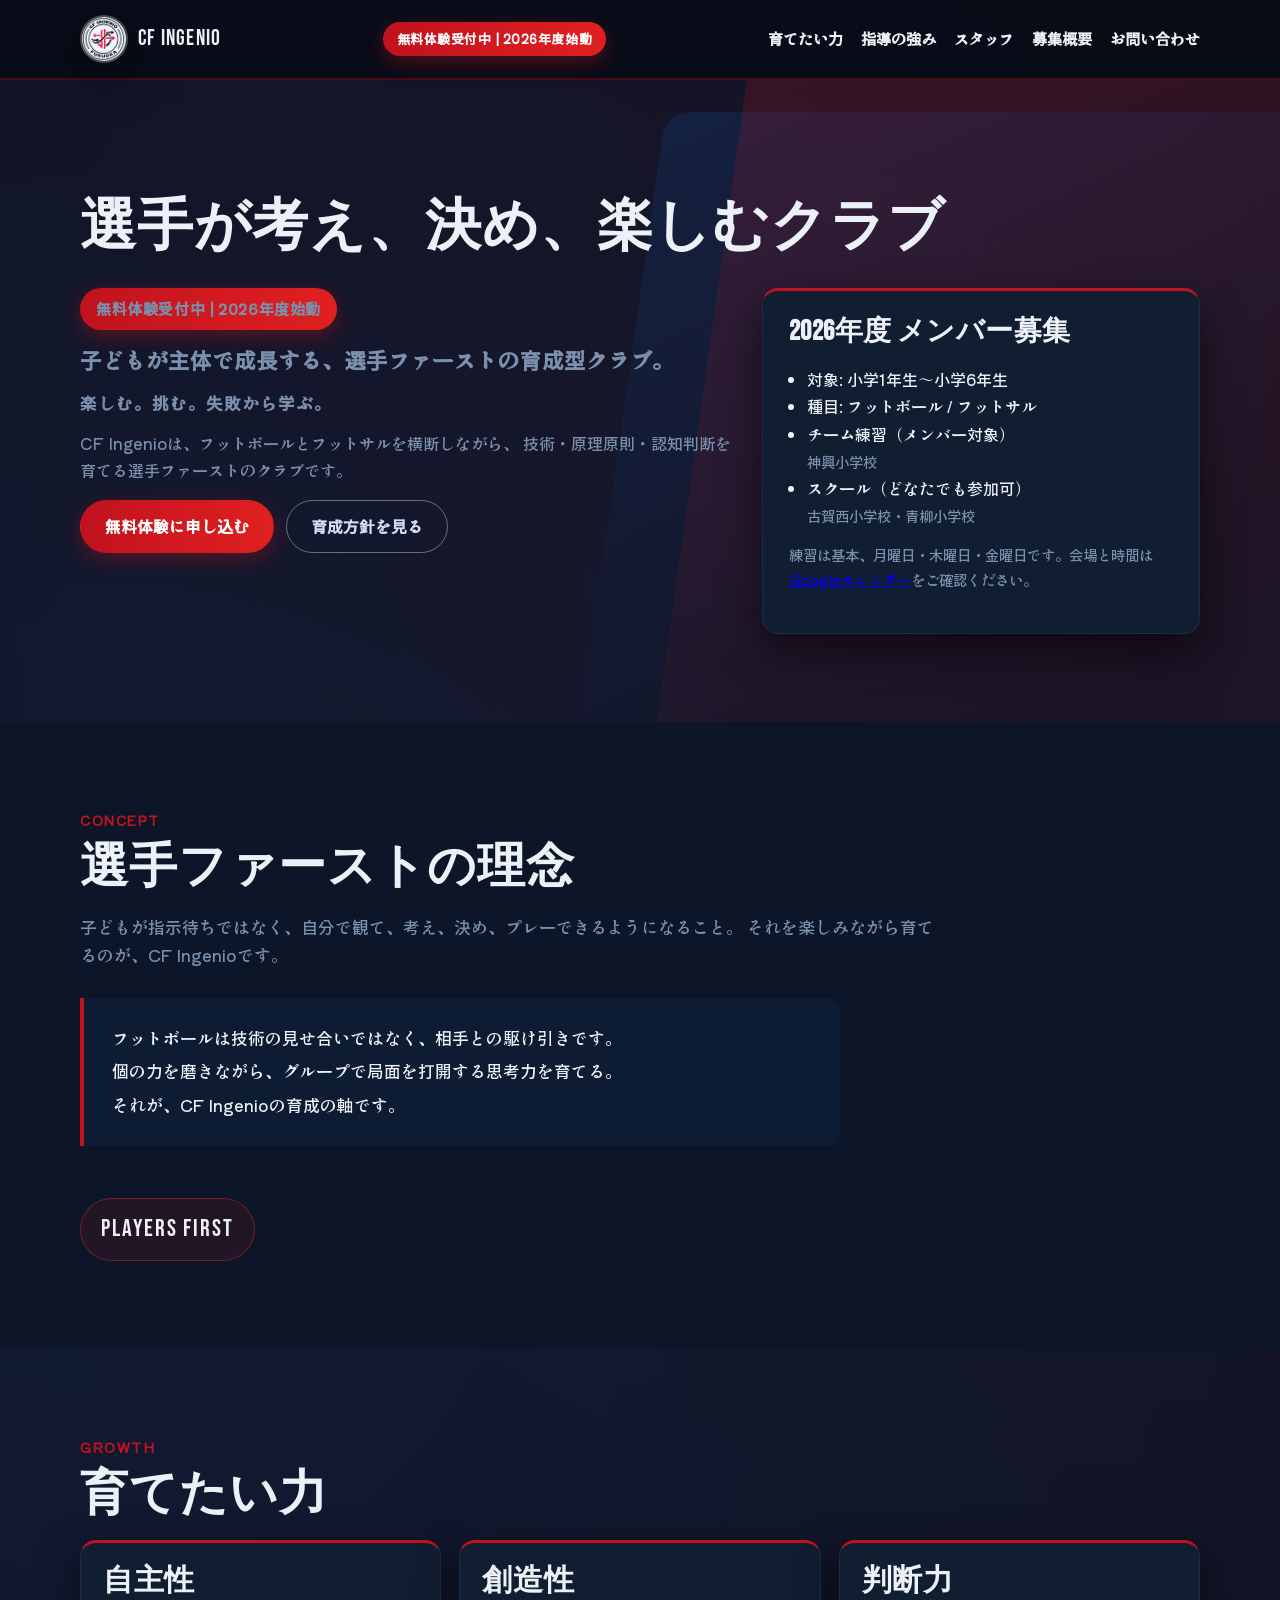
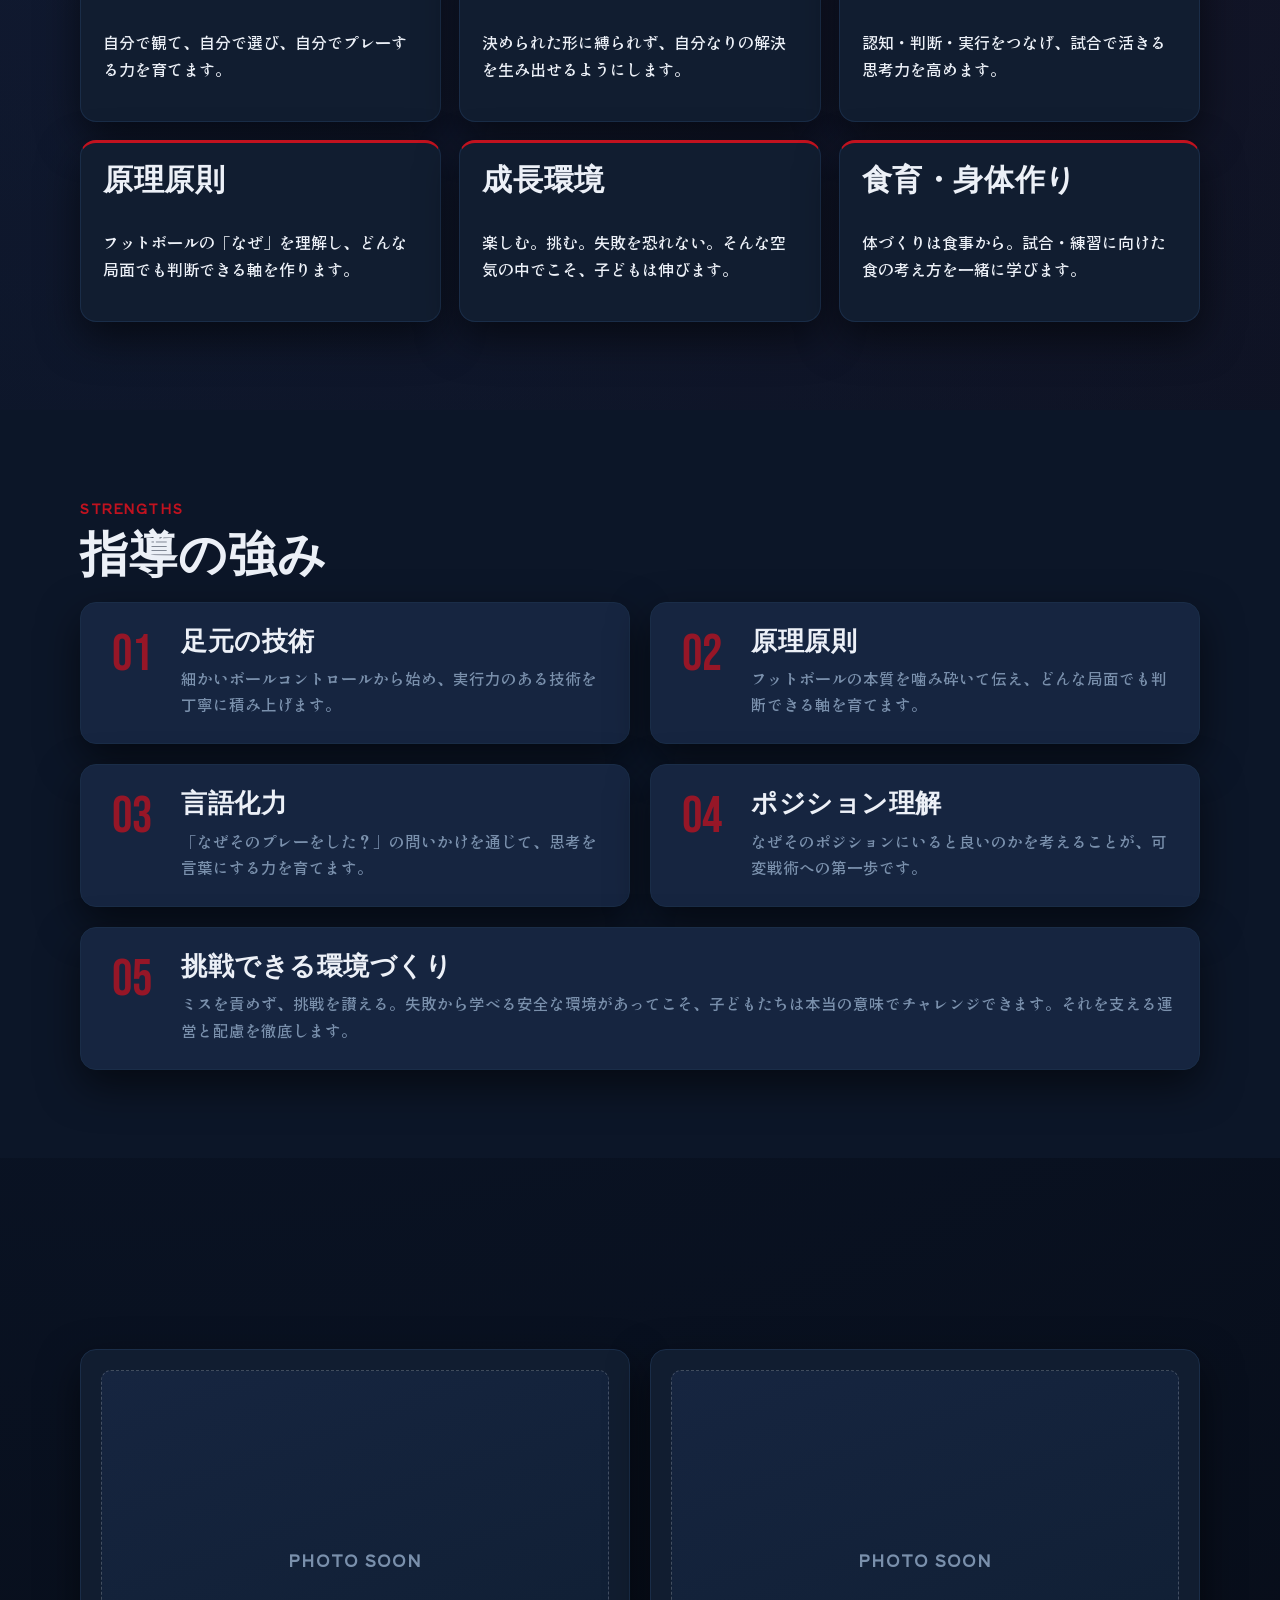
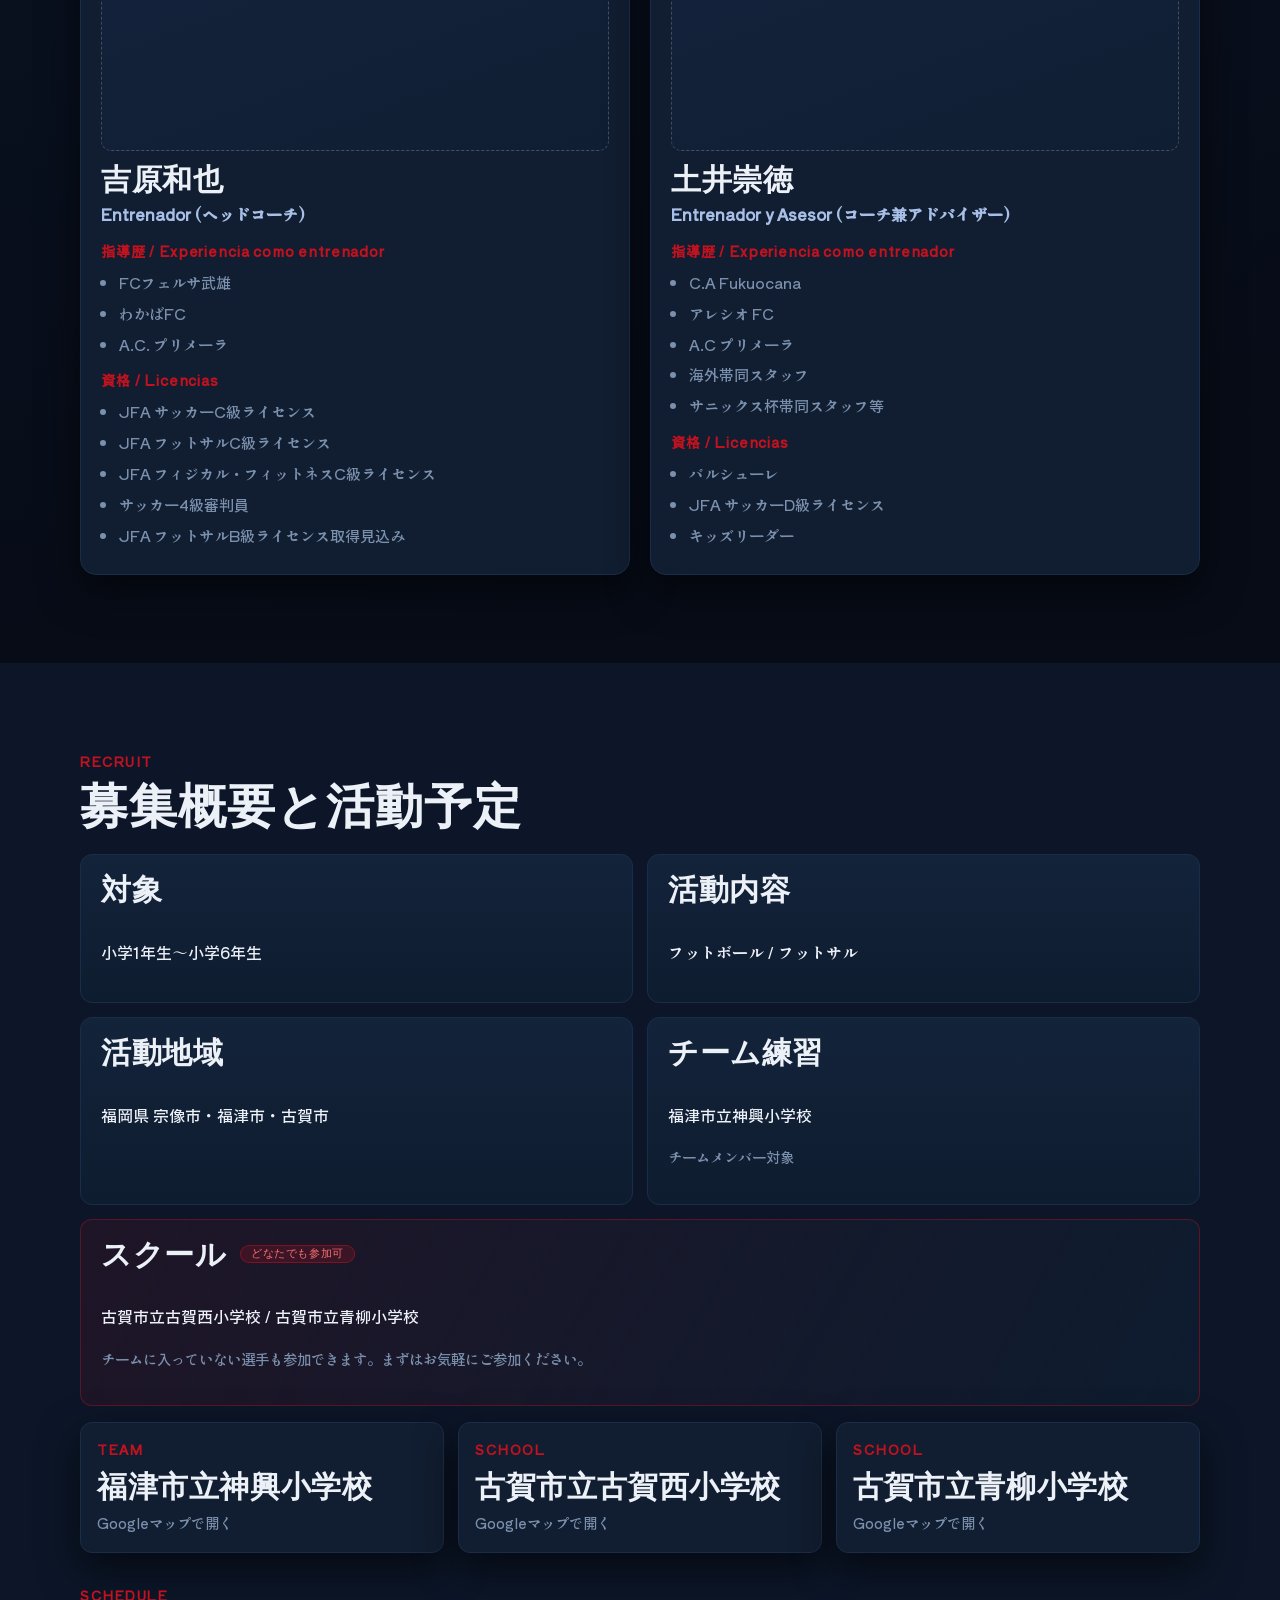
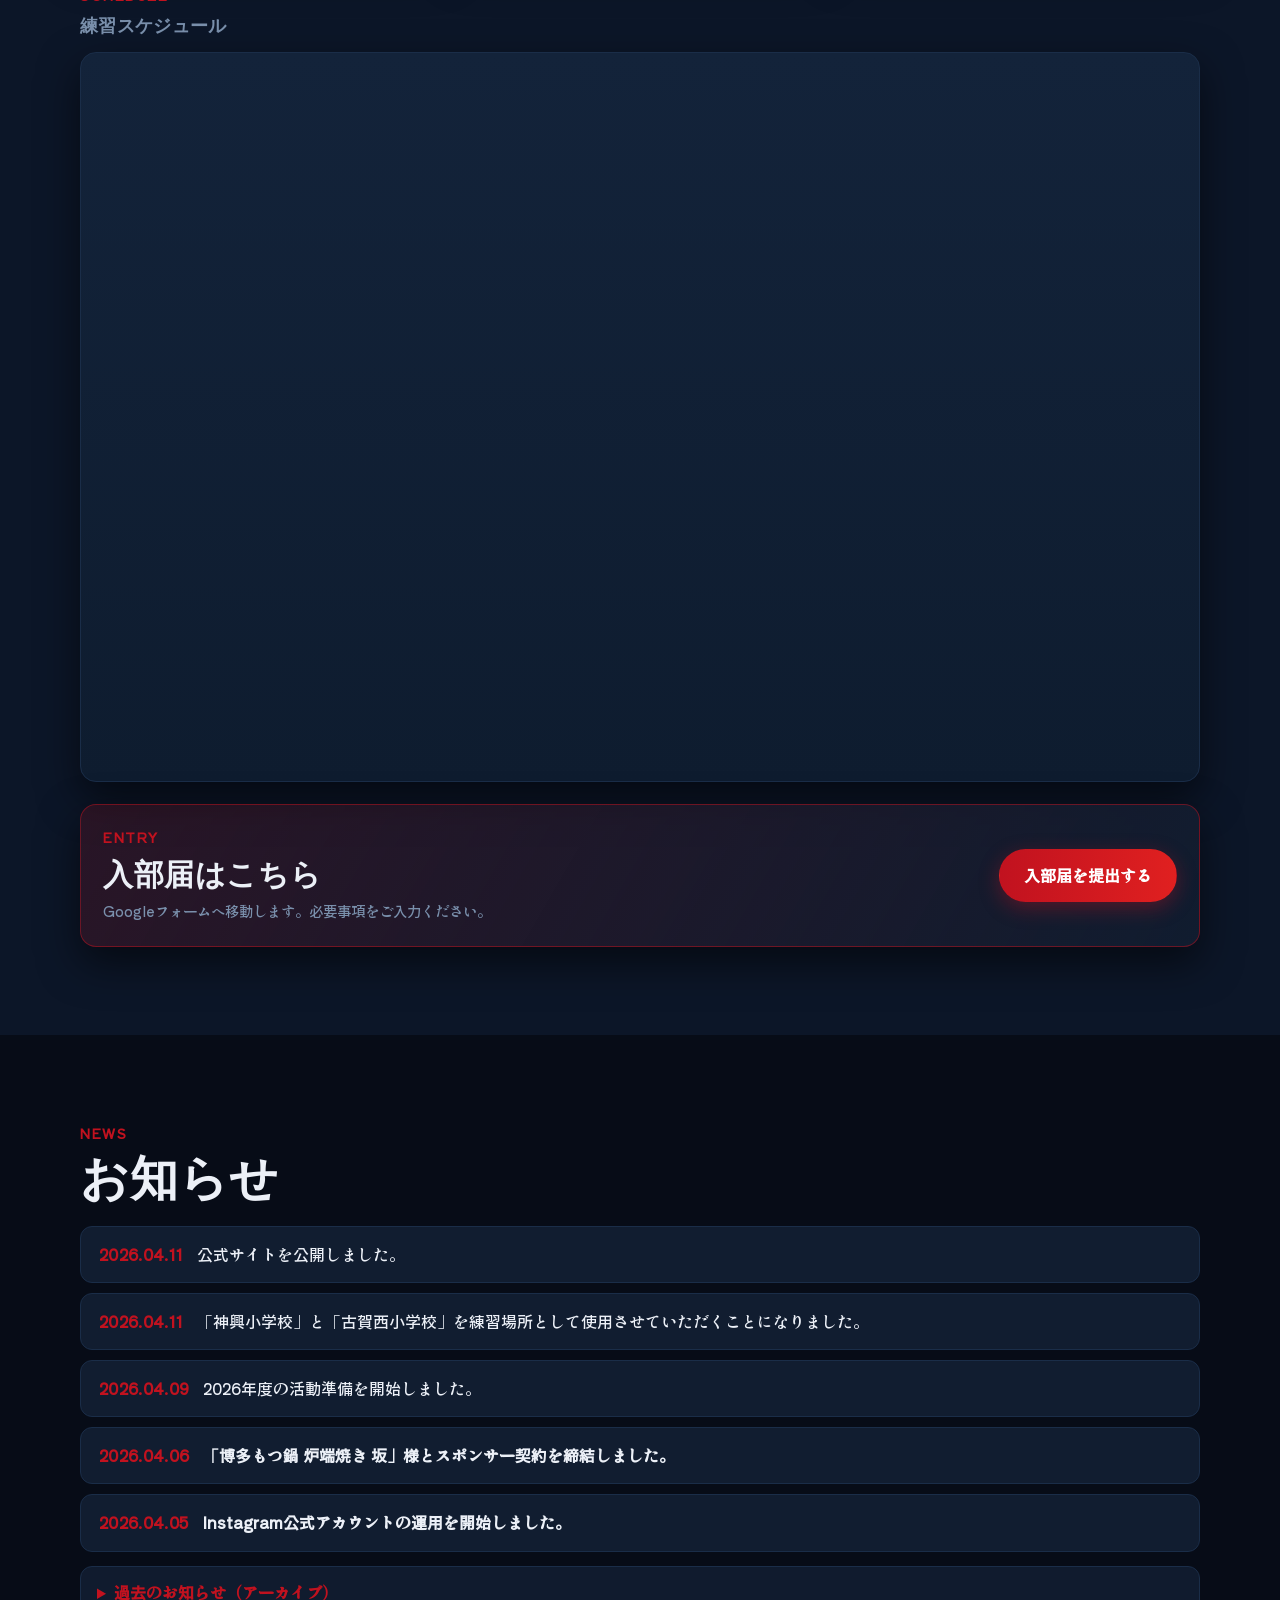
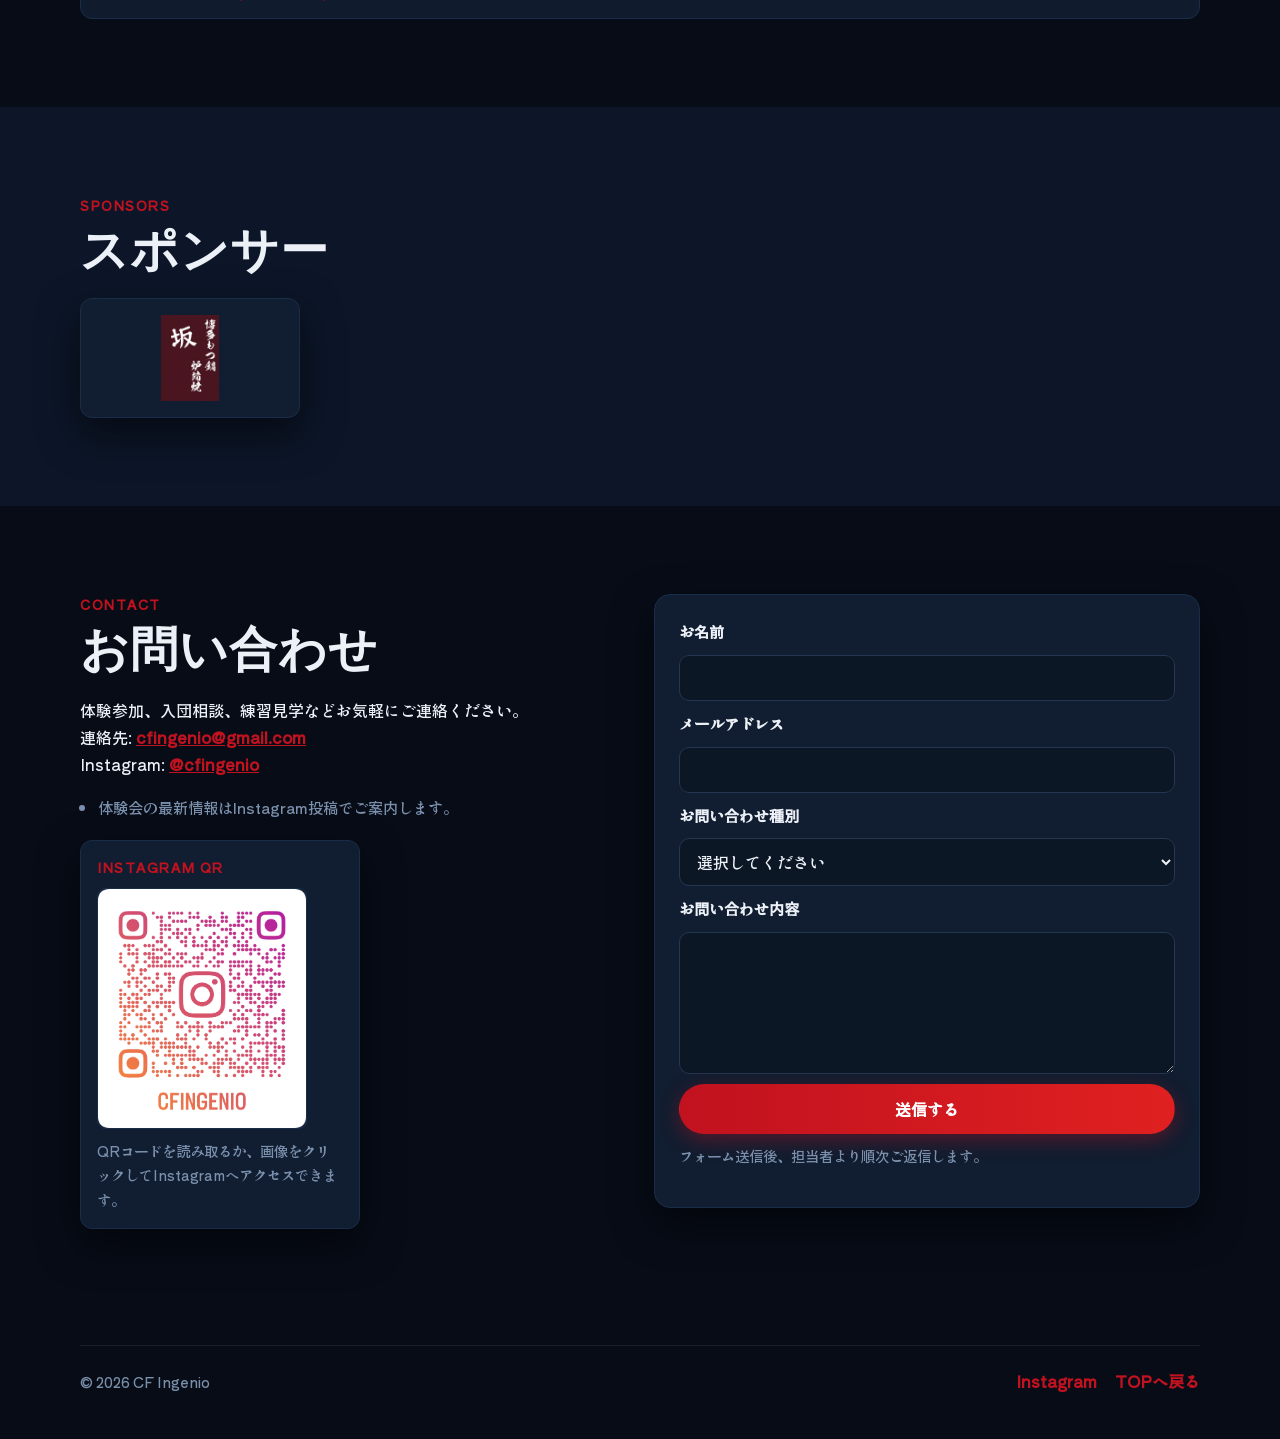
==== commit 21348de1: "練習場所とスクール情報を更新し、スタイルを追加" ====
--- a/index.html
+++ b/index.html
@@ -65,7 +65,8 @@
           <ul>
             <li>対象: 小学1年生〜小学6年生</li>
             <li>種目: フットボール / フットサル</li>
-            <li>コンセプト: 選手ファースト</li>
+            <li>チーム練習（メンバー対象）<br><span class="small">神興小学校</span></li>
+            <li>スクール（どなたでも参加可）<br><span class="small">古賀西小学校・青柳小学校</span></li>
           </ul>
           <p class="small">練習は基本、月曜日・木曜日・金曜日です。会場と時間は<a href="#recruit">Googleカレンダー</a>をご確認ください。</p>
         </div>
@@ -197,9 +198,14 @@
             <p>福岡県 宗像市・福津市・古賀市</p>
           </div>
           <div class="schedule-item">
-            <h3>練習場所</h3>
-            <p>福津市立神興小学校 / 古賀市立古賀西小学校 / 古賀市立青柳小学校</p>
-
+            <h3>チーム練習</h3>
+            <p>福津市立神興小学校</p>
+            <p class="small">チームメンバー対象</p>
+          </div>
+          <div class="schedule-item schedule-item-wide">
+            <h3>スクール <span class="badge-open">どなたでも参加可</span></h3>
+            <p>古賀市立古賀西小学校 / 古賀市立青柳小学校</p>
+            <p class="small">チームに入っていない選手も参加できます。まずはお気軽にご参加ください。</p>
           </div>
         </div>
         <div class="map-links-grid reveal">
@@ -209,7 +215,7 @@
             target="_blank"
             rel="noopener noreferrer"
           >
-            <p class="eyebrow">MAP</p>
+            <p class="eyebrow">TEAM</p>
             <h3>福津市立神興小学校</h3>
             <p class="small">Googleマップで開く</p>
           </a>
@@ -220,7 +226,7 @@
             target="_blank"
             rel="noopener noreferrer"
           >
-            <p class="eyebrow">MAP</p>
+            <p class="eyebrow">SCHOOL</p>
             <h3>古賀市立古賀西小学校</h3>
             <p class="small">Googleマップで開く</p>
           </a>
@@ -231,7 +237,7 @@
             target="_blank"
             rel="noopener noreferrer"
           >
-            <p class="eyebrow">MAP</p>
+            <p class="eyebrow">SCHOOL</p>
             <h3>古賀市立青柳小学校</h3>
             <p class="small">Googleマップで開く</p>
           </a>
--- a/styles.css
+++ b/styles.css
@@ -125,12 +125,12 @@
 }
 
 .brand-logo {
-  height: 46px;
-  width: auto;
+  height: 48px;
+  width: 48px;
   border-radius: 50%;
   object-fit: cover;
   box-shadow: var(--shadow);
-  border: 2px solid rgba(193, 18, 31, 0.4);
+  border: 2px solid rgba(255, 255, 255, 0.25);
 }
 
 .brand-text {
@@ -467,6 +467,25 @@
   padding: 20px;
 }
 
+.schedule-item-wide {
+  grid-column: 1 / -1;
+  border-color: rgba(193, 18, 31, 0.4);
+  background: linear-gradient(120deg, rgba(193, 18, 31, 0.1), #0e1c2f);
+}
+
+.badge-open {
+  display: inline-block;
+  font-size: 0.7rem;
+  font-weight: normal;
+  padding: 2px 10px;
+  border-radius: 99px;
+  background: rgba(193, 18, 31, 0.2);
+  border: 1px solid rgba(193, 18, 31, 0.5);
+  color: #f87070;
+  vertical-align: middle;
+  margin-left: 8px;
+}
+
 .cal-wrapper {
   margin-top: 32px;
 }
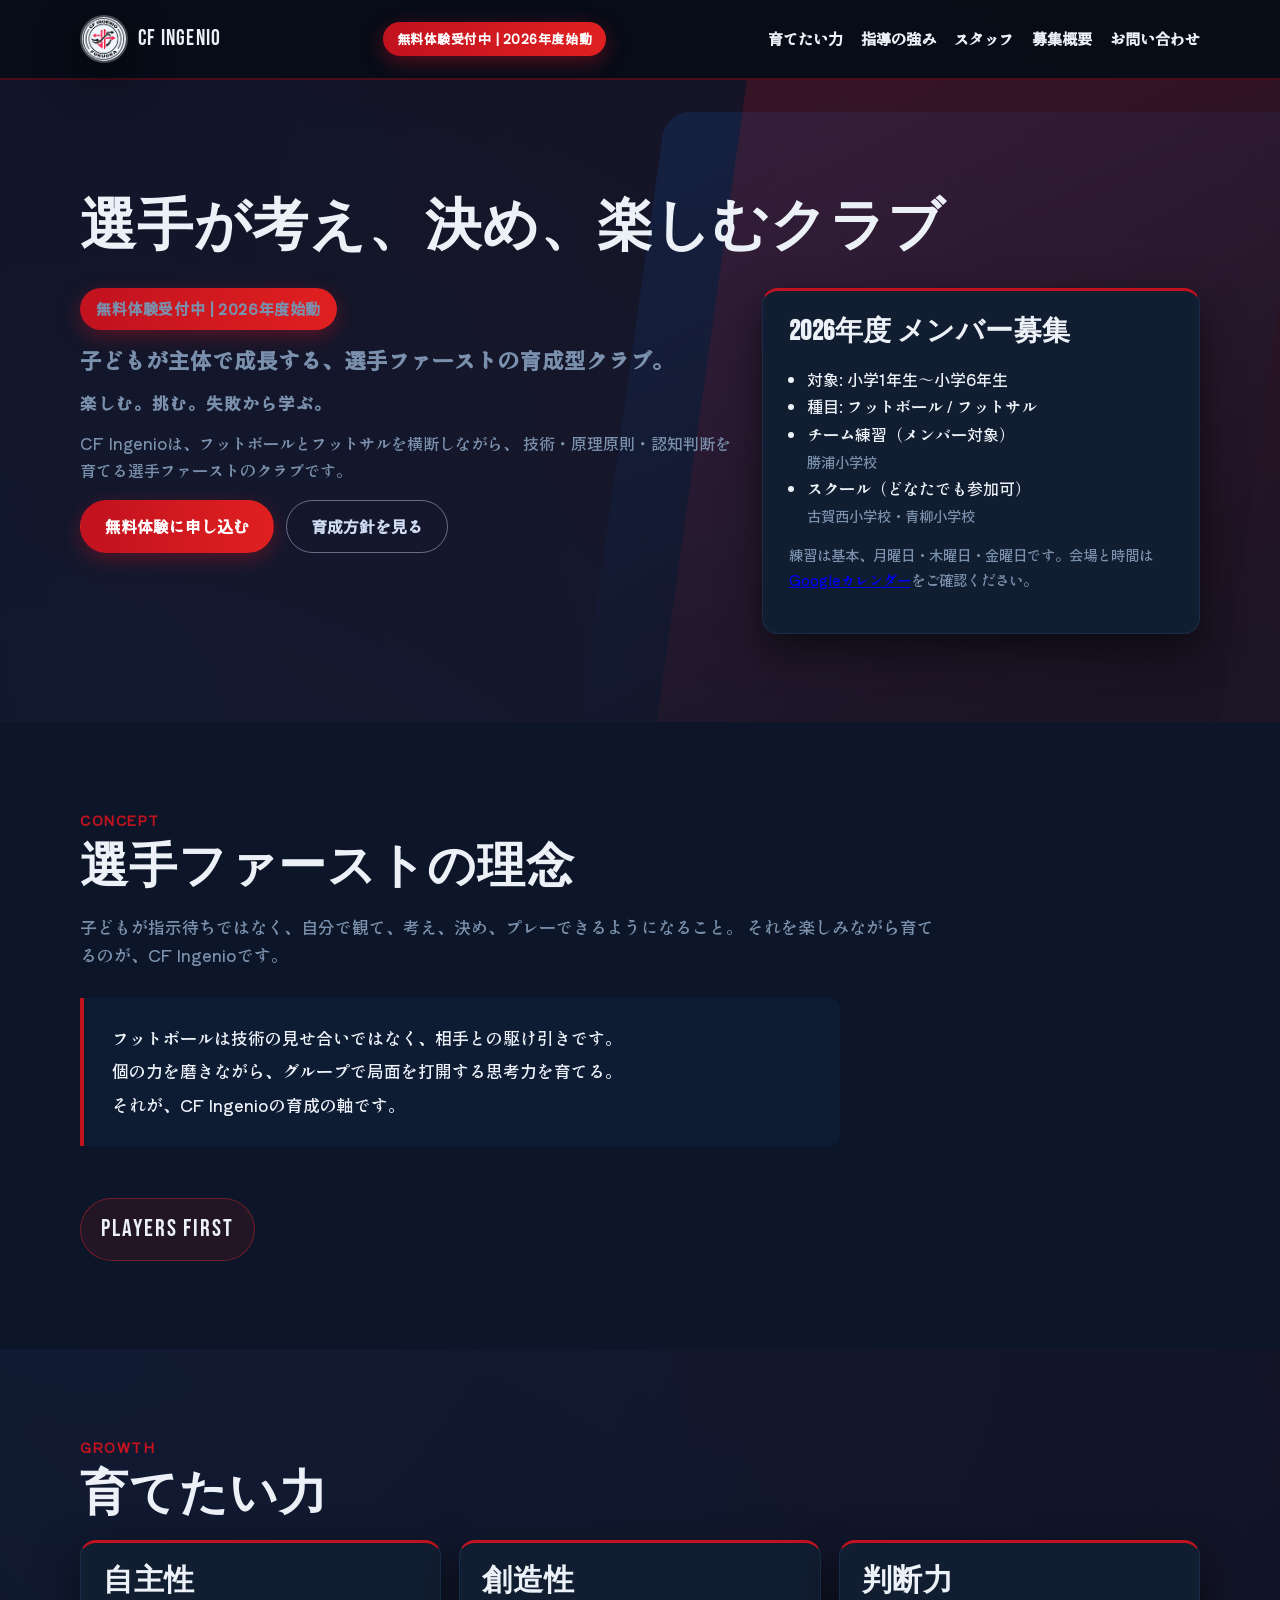
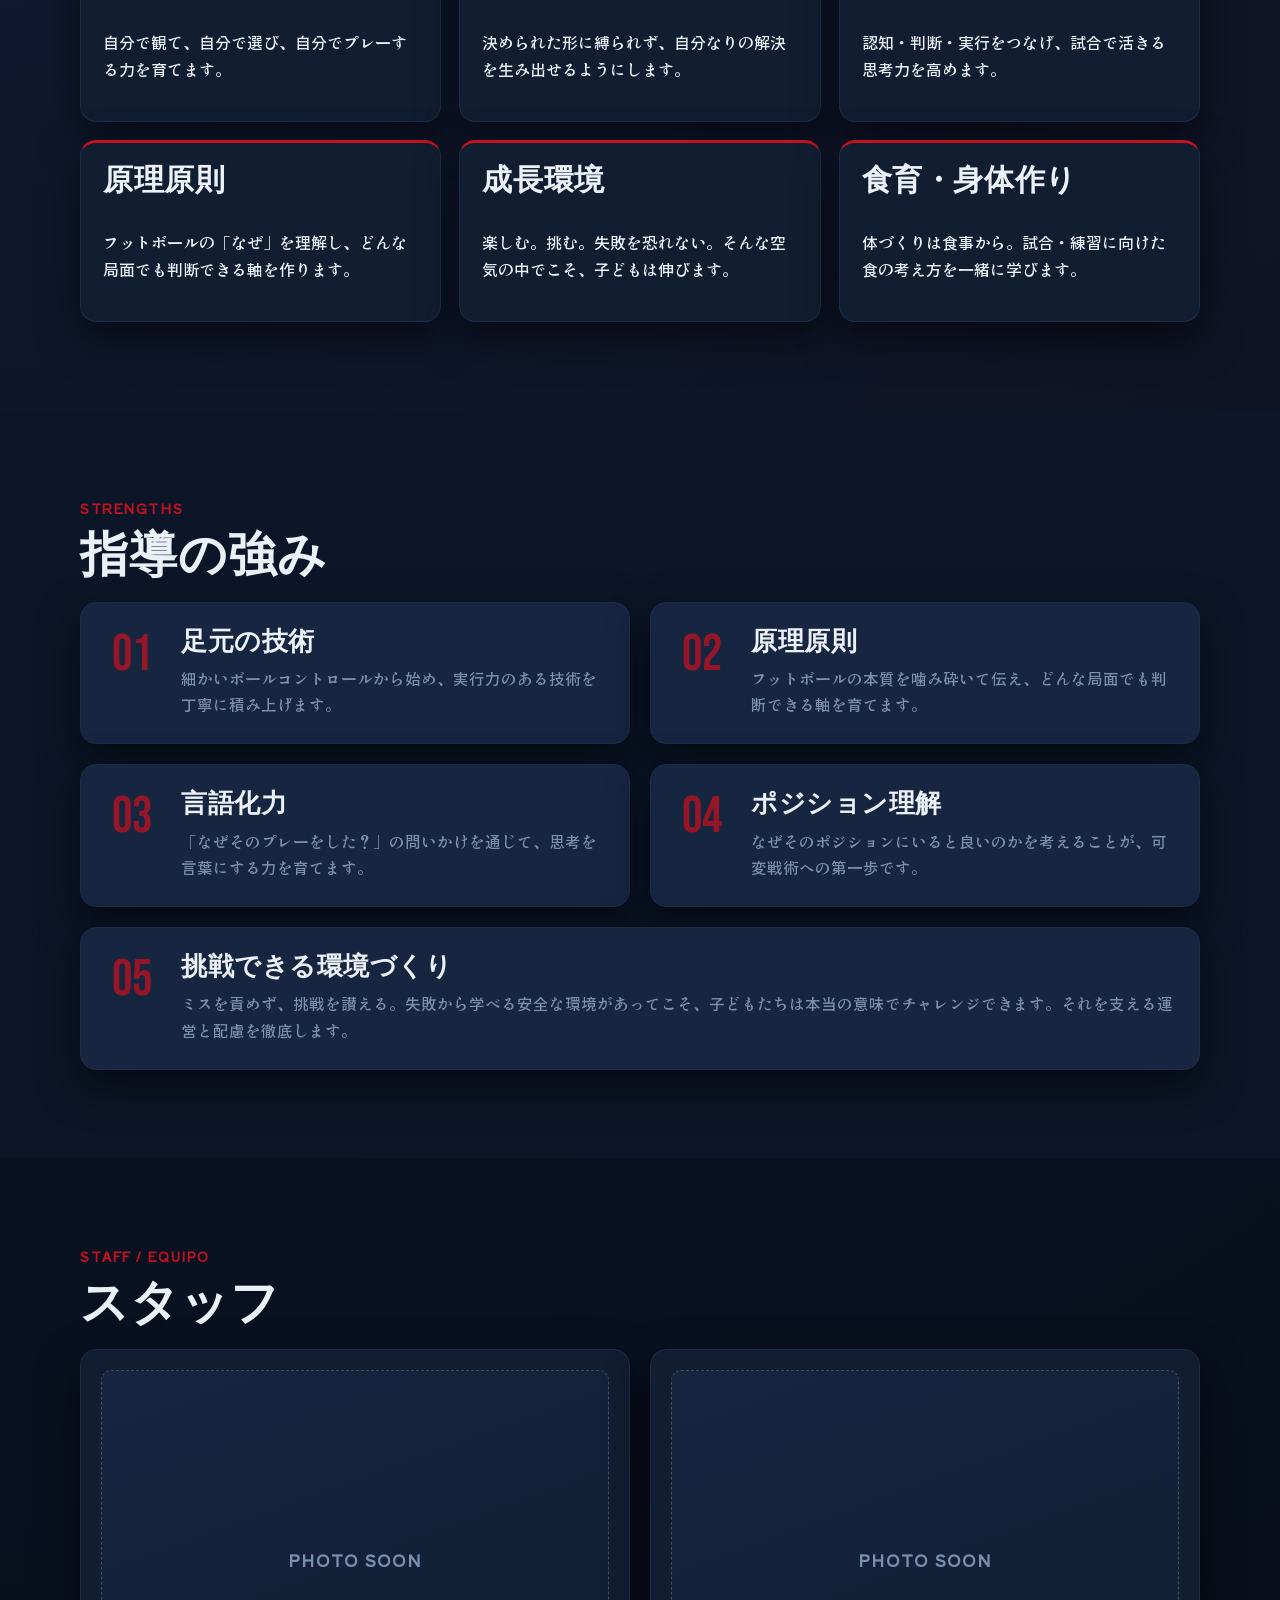
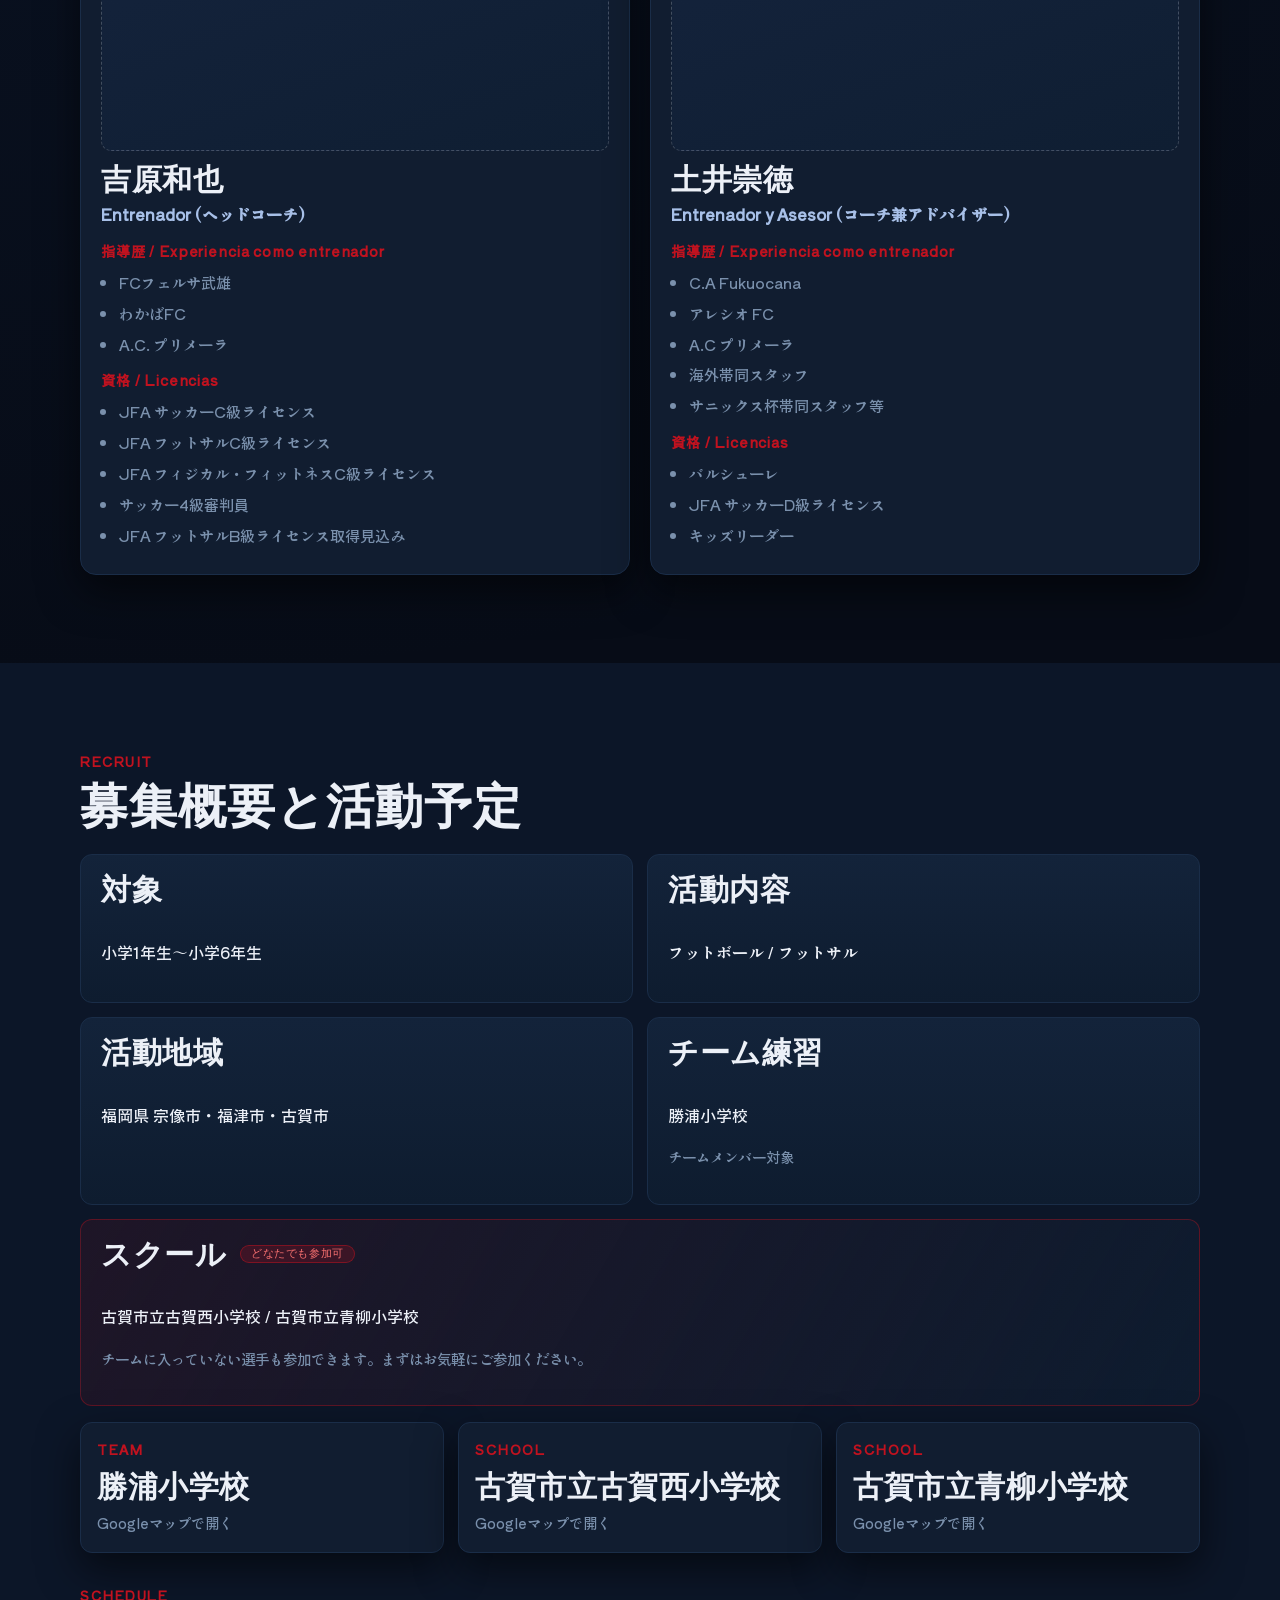
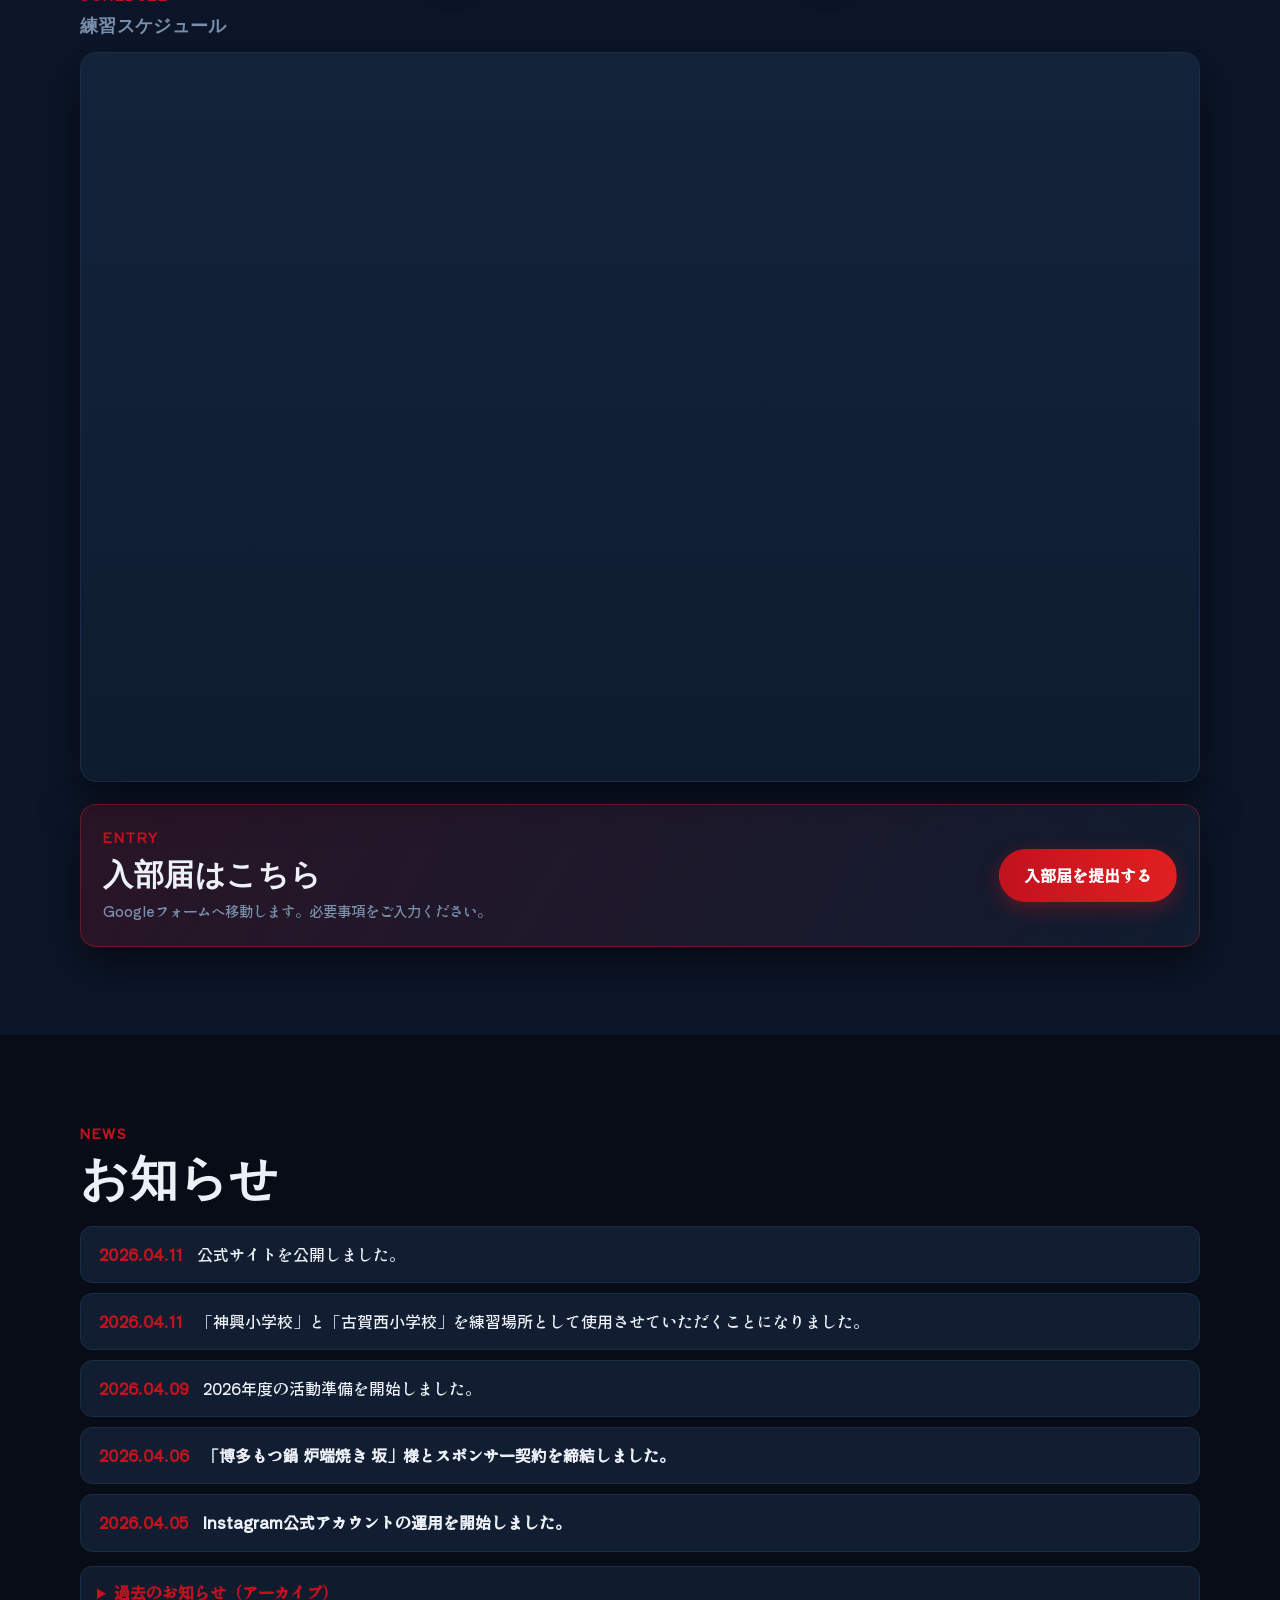
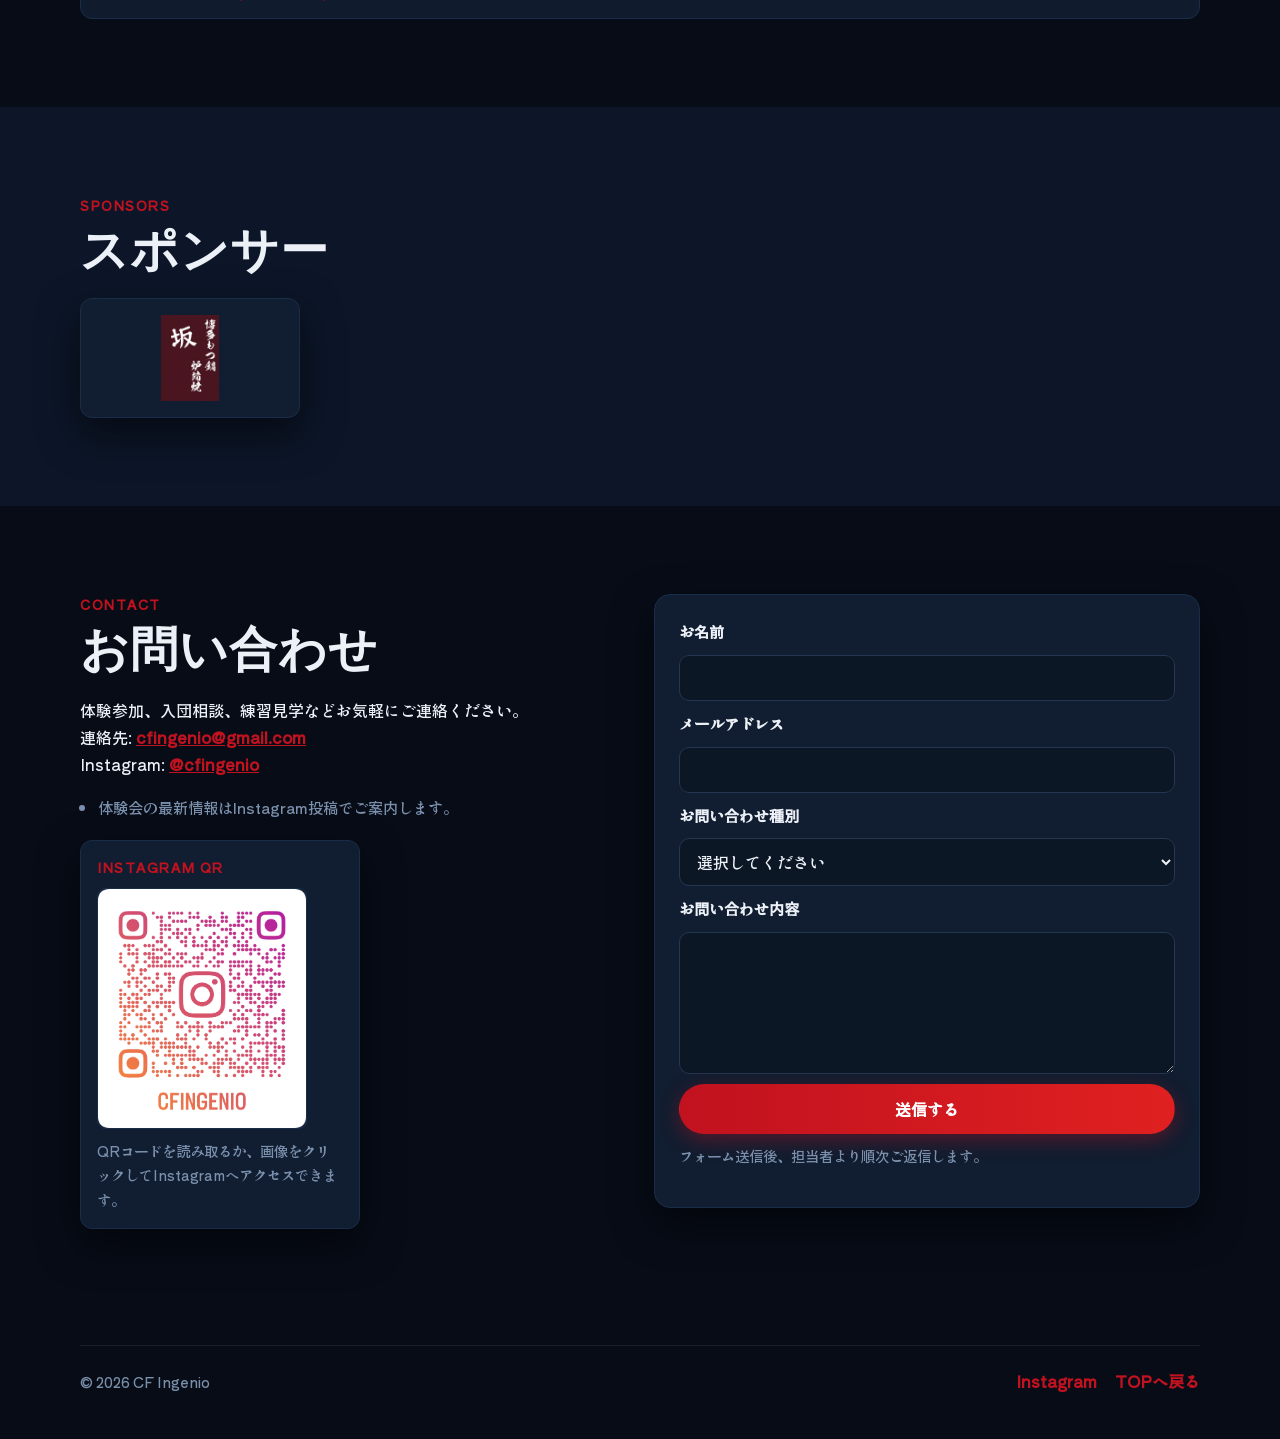
==== commit f3321899: "練習場所を勝浦小学校に変更" ====
--- a/index.html
+++ b/index.html
@@ -65,7 +65,7 @@
           <ul>
             <li>対象: 小学1年生〜小学6年生</li>
             <li>種目: フットボール / フットサル</li>
-            <li>チーム練習（メンバー対象）<br><span class="small">神興小学校</span></li>
+            <li>チーム練習（メンバー対象）<br><span class="small">勝浦小学校</span></li>
             <li>スクール（どなたでも参加可）<br><span class="small">古賀西小学校・青柳小学校</span></li>
           </ul>
           <p class="small">練習は基本、月曜日・木曜日・金曜日です。会場と時間は<a href="#recruit">Googleカレンダー</a>をご確認ください。</p>
@@ -199,7 +199,7 @@
           </div>
           <div class="schedule-item">
             <h3>チーム練習</h3>
-            <p>福津市立神興小学校</p>
+            <p>勝浦小学校</p>
             <p class="small">チームメンバー対象</p>
           </div>
           <div class="schedule-item schedule-item-wide">
@@ -211,12 +211,12 @@
         <div class="map-links-grid reveal">
           <a
             class="map-link-card"
-            href="https://www.google.com/maps/search/?api=1&query=%E7%A6%8F%E6%B4%A5%E5%B8%82%E7%AB%8B%E7%A5%9E%E8%88%88%E5%B0%8F%E5%AD%A6%E6%A0%A1"
+            href="https://www.google.com/maps/search/?api=1&query=%E7%A6%8F%E6%B4%A5%E5%B8%82%E7%AB%8B%E5%8B%9D%E6%B5%A6%E5%B0%8F%E5%AD%A6%E6%A0%A1"
             target="_blank"
             rel="noopener noreferrer"
           >
             <p class="eyebrow">TEAM</p>
-            <h3>福津市立神興小学校</h3>
+            <h3>勝浦小学校</h3>
             <p class="small">Googleマップで開く</p>
           </a>
 
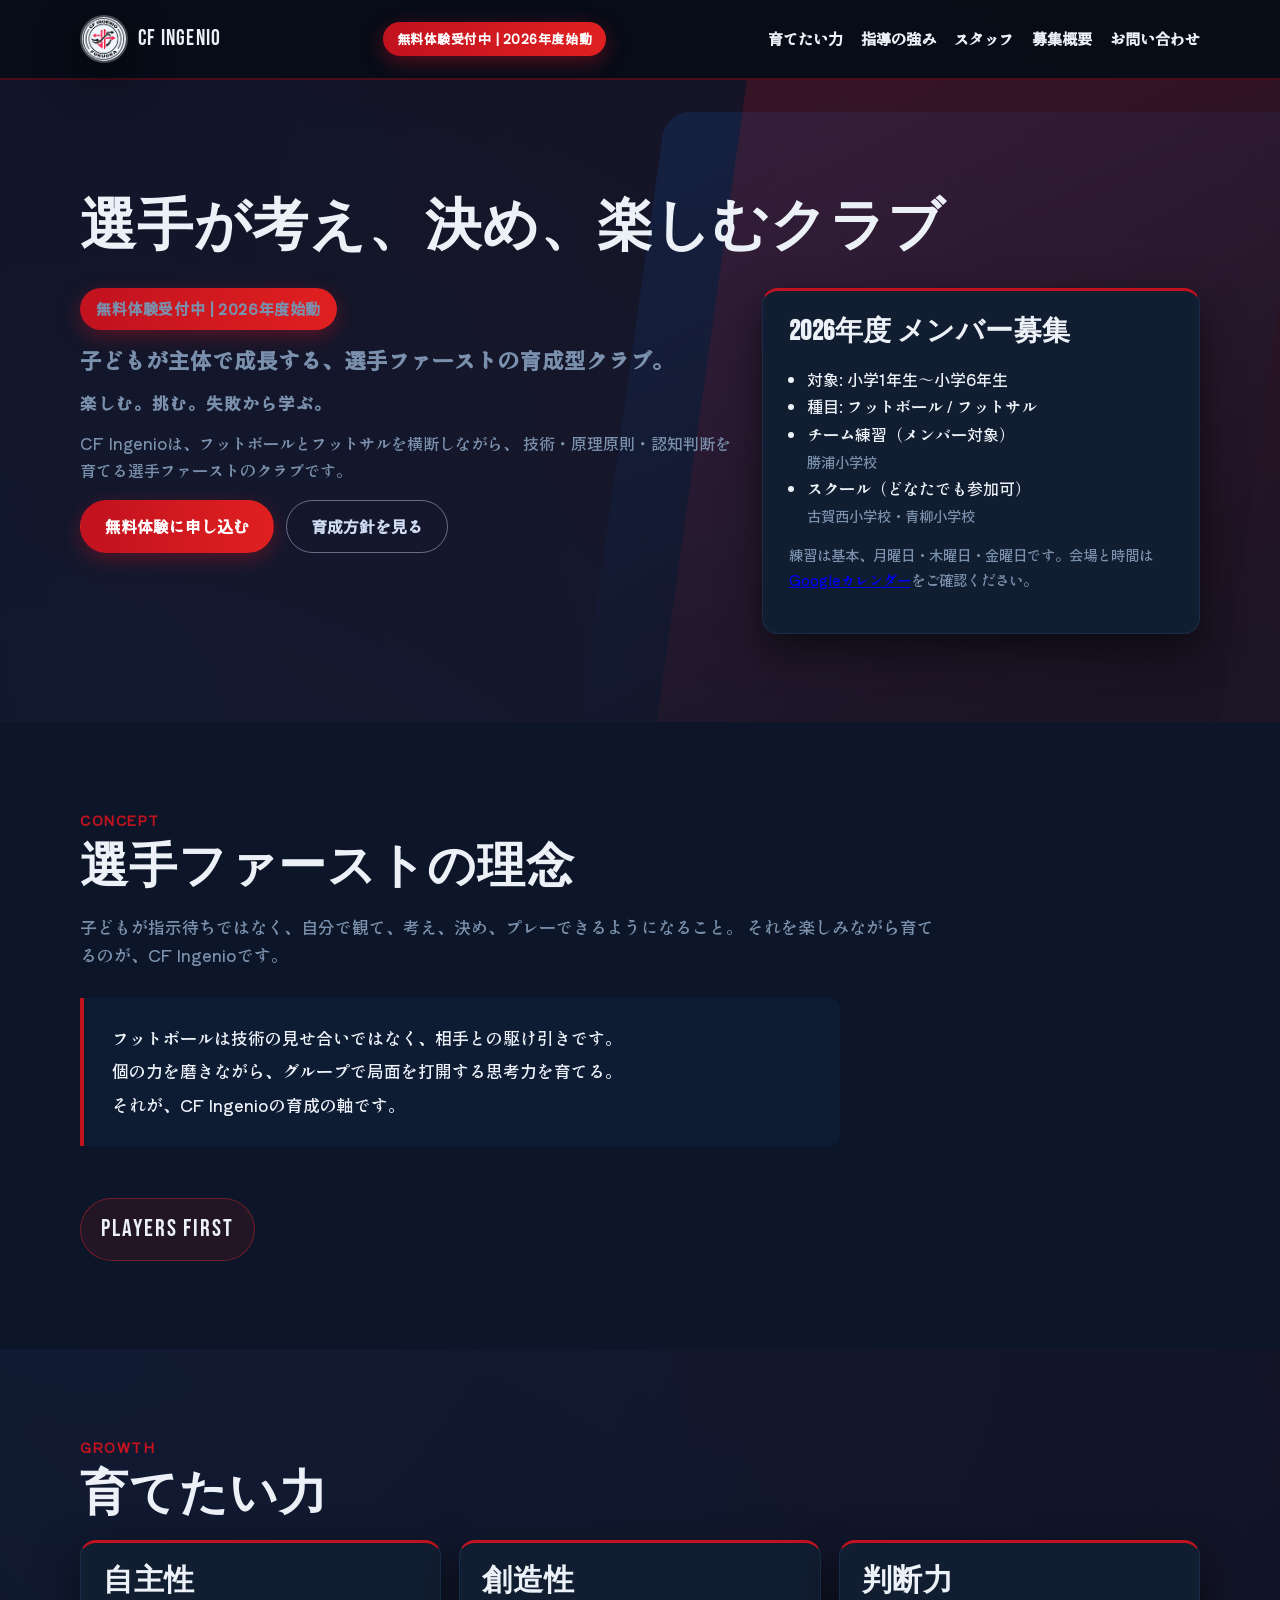
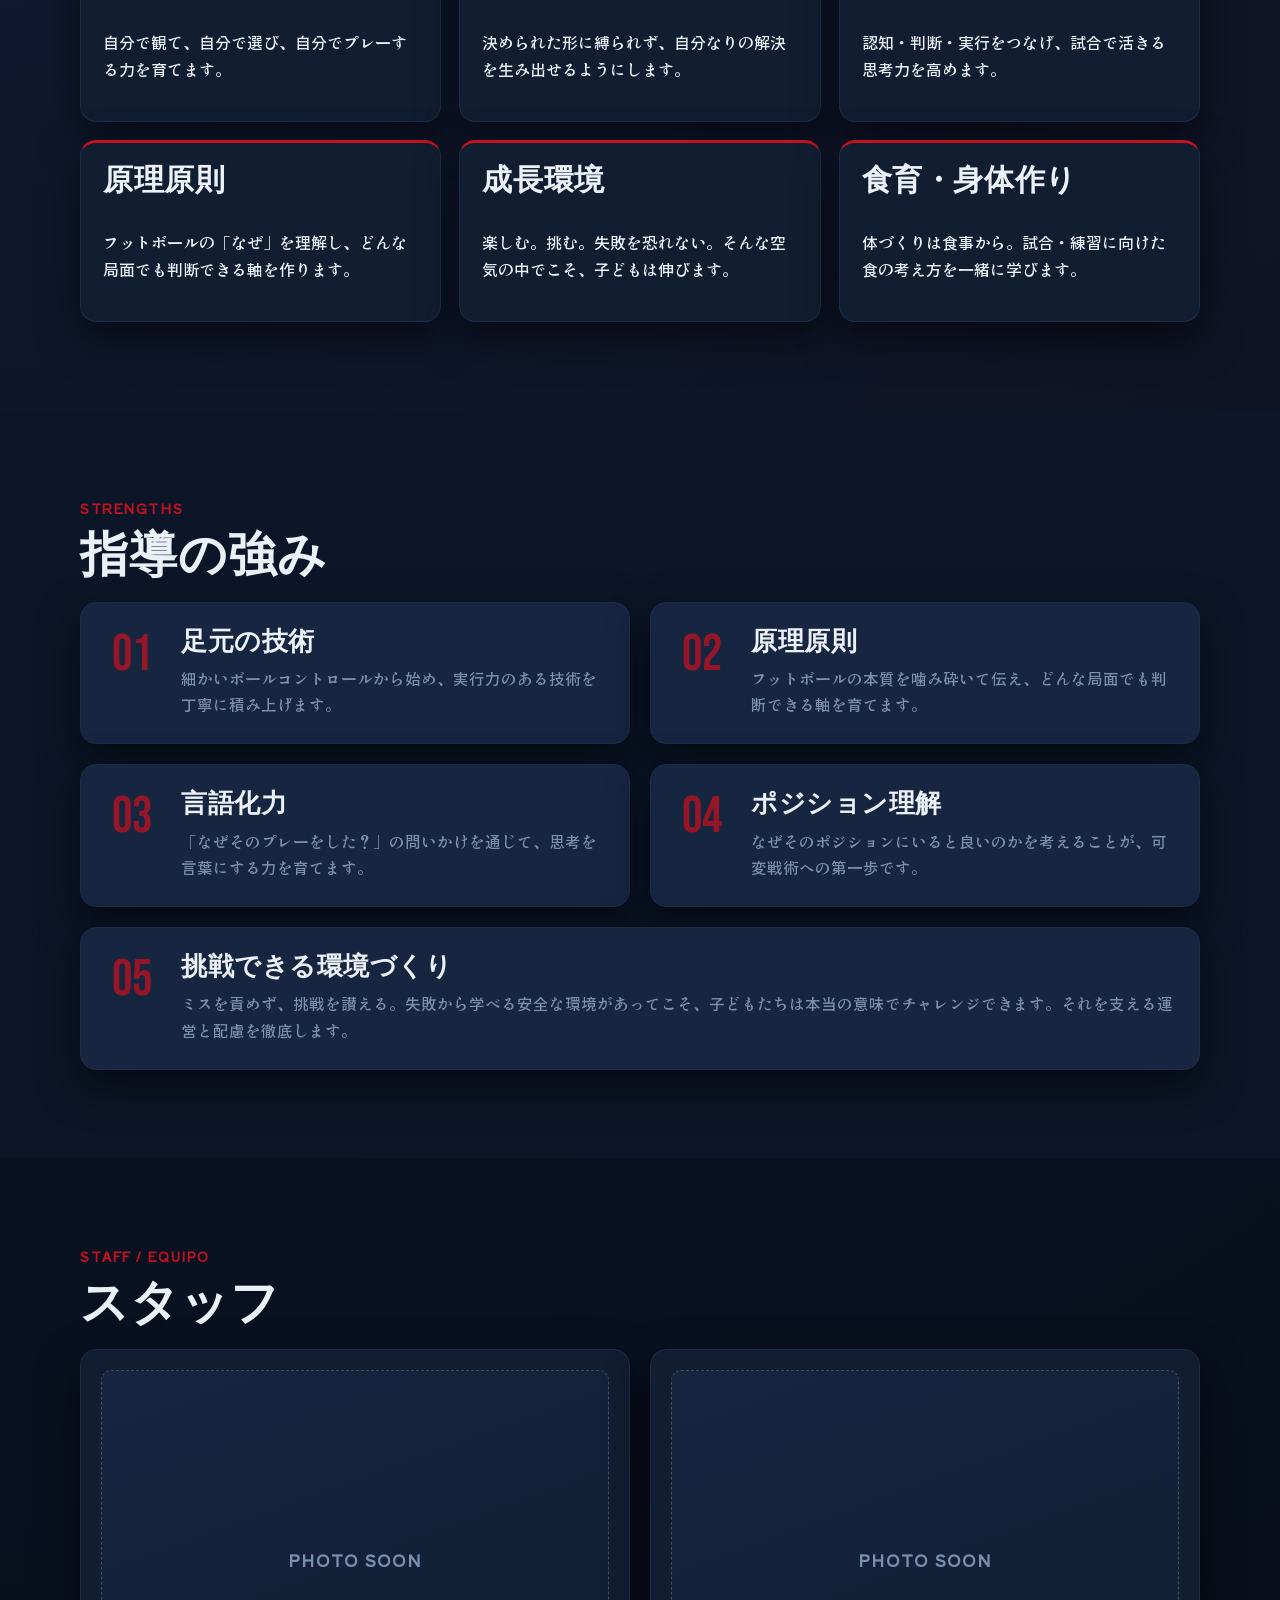
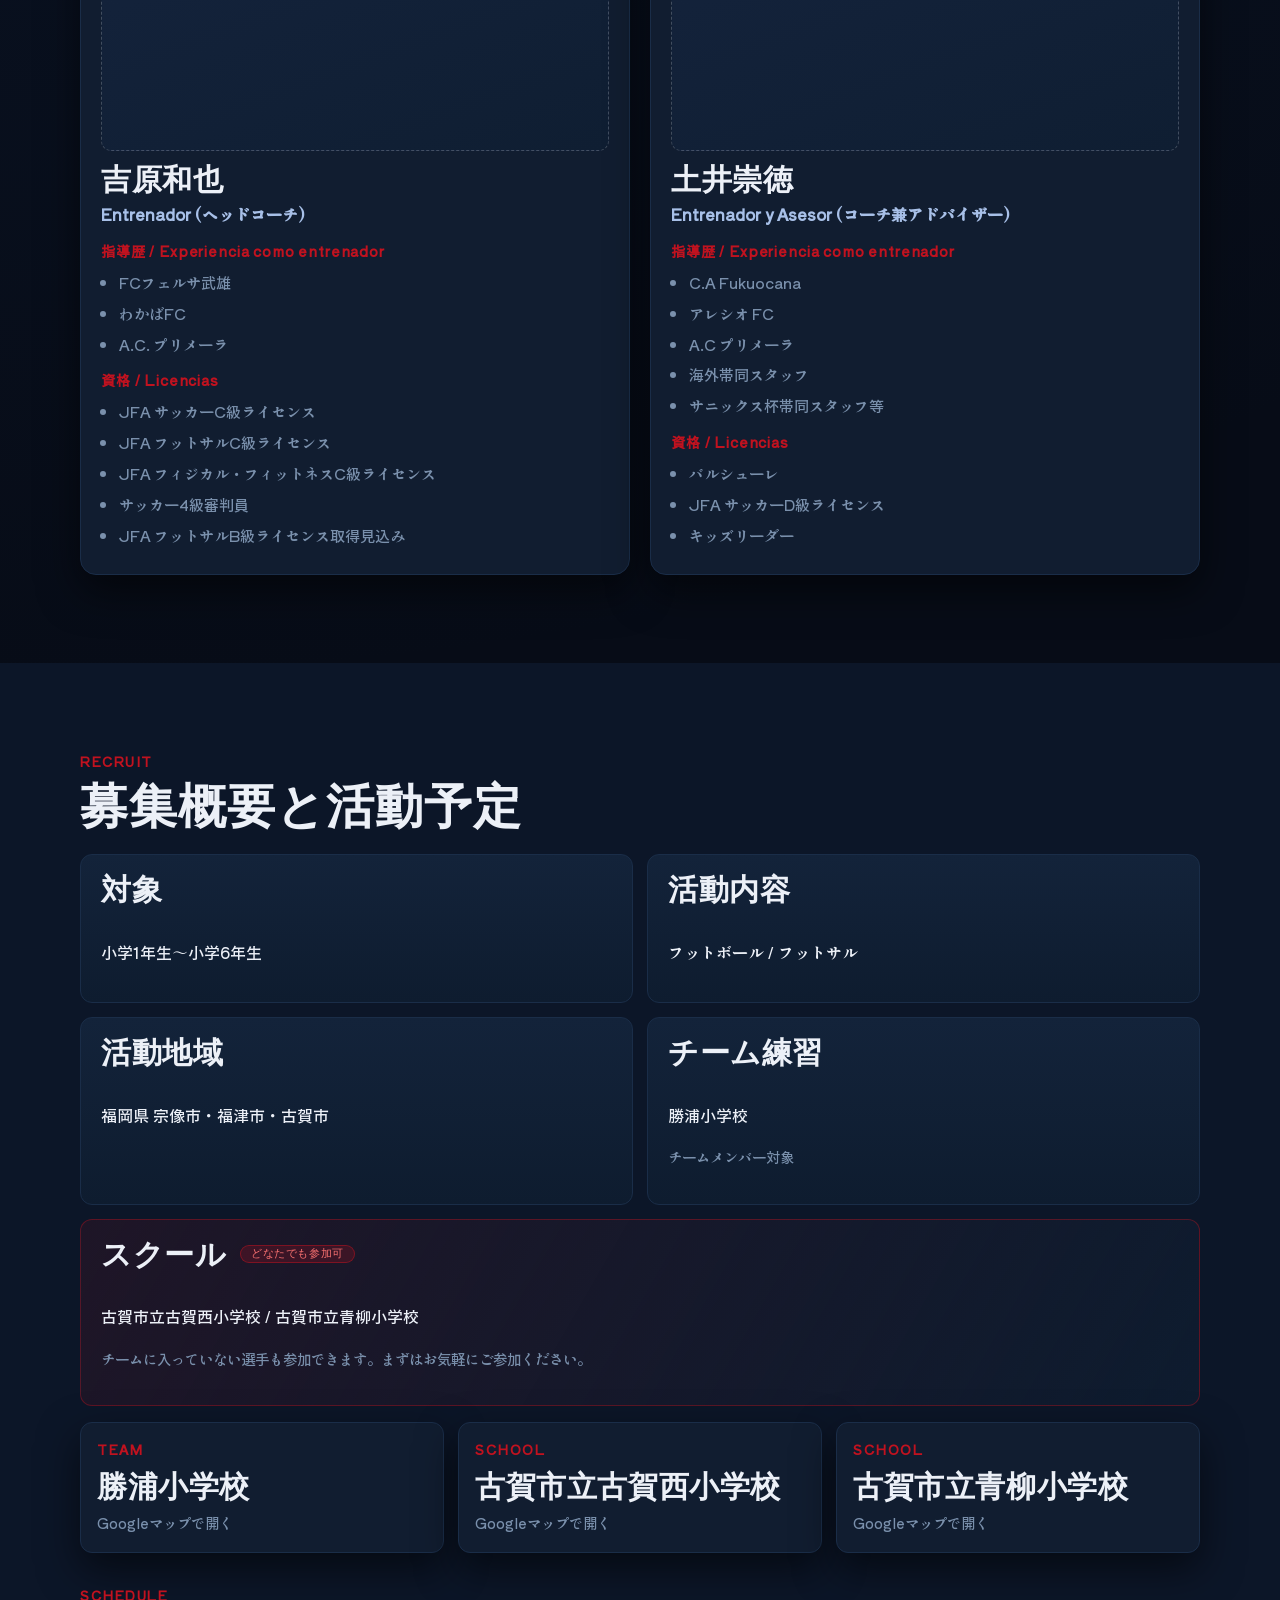
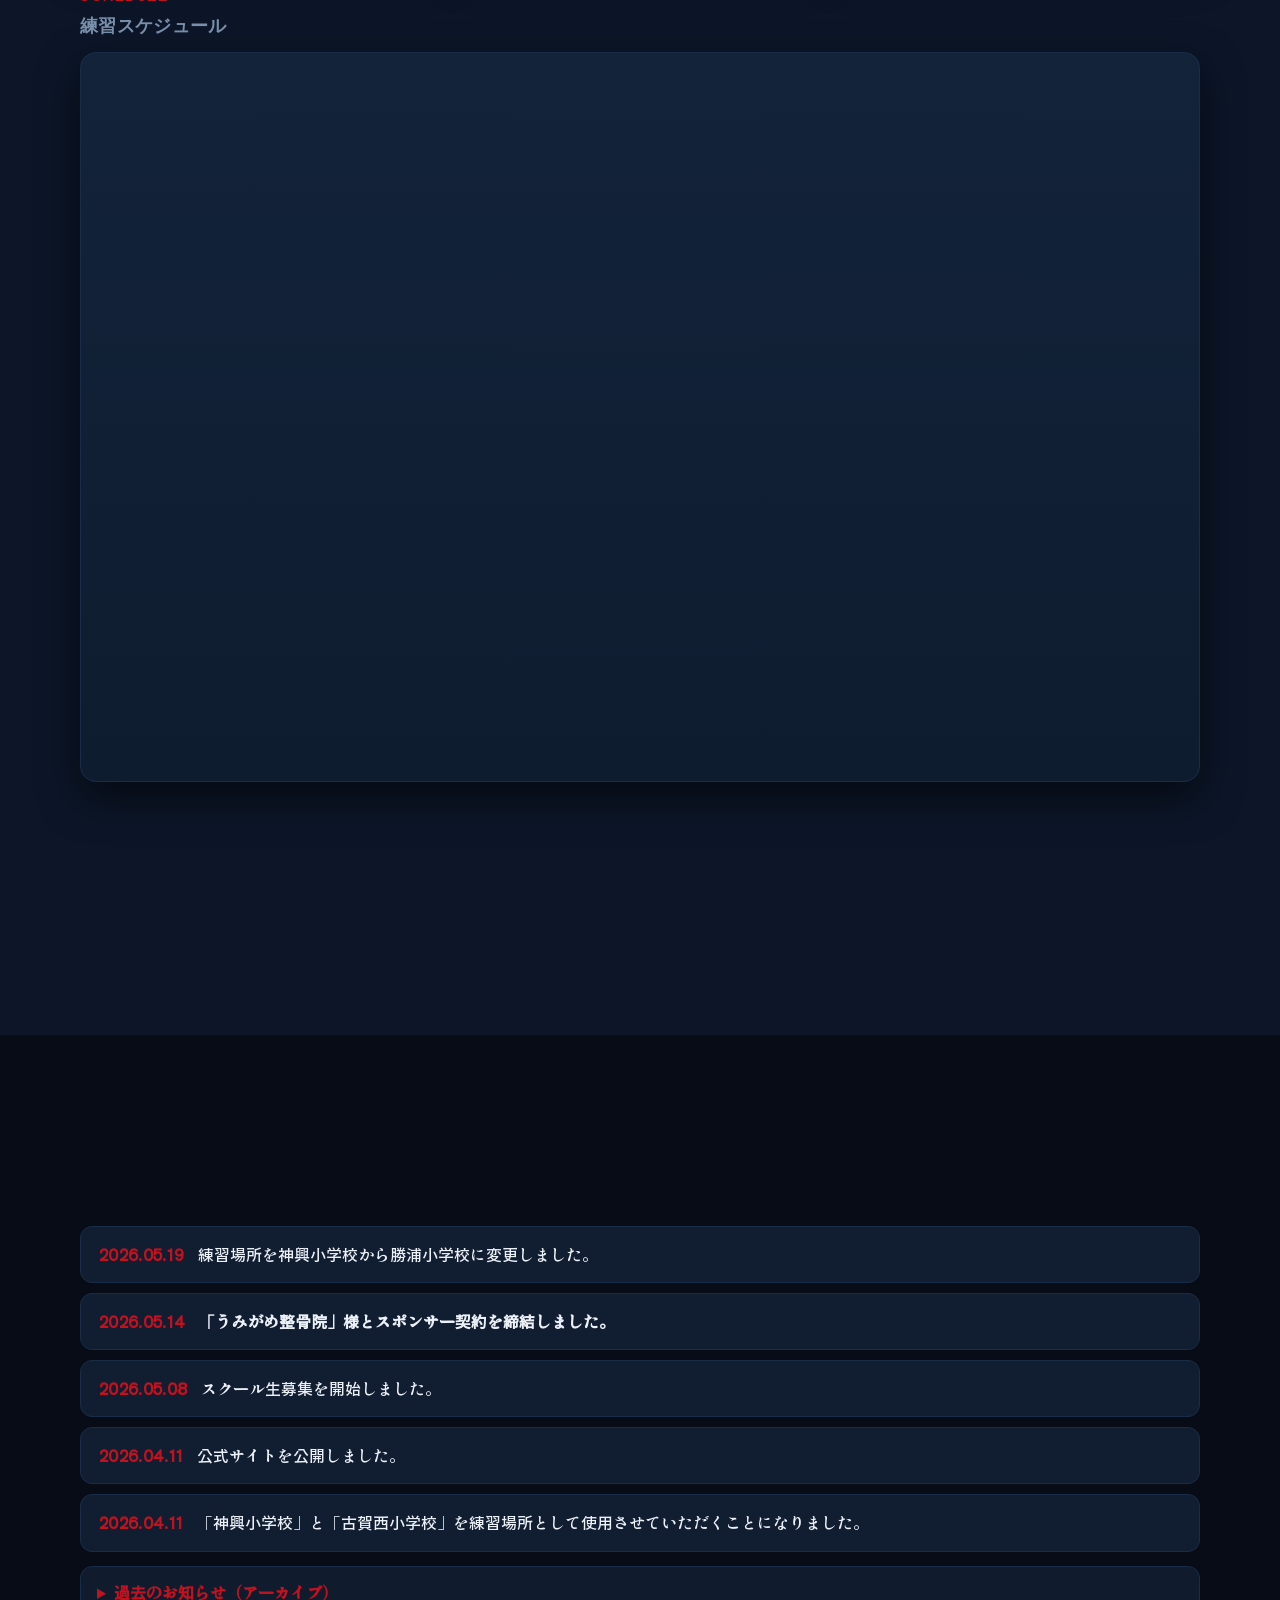
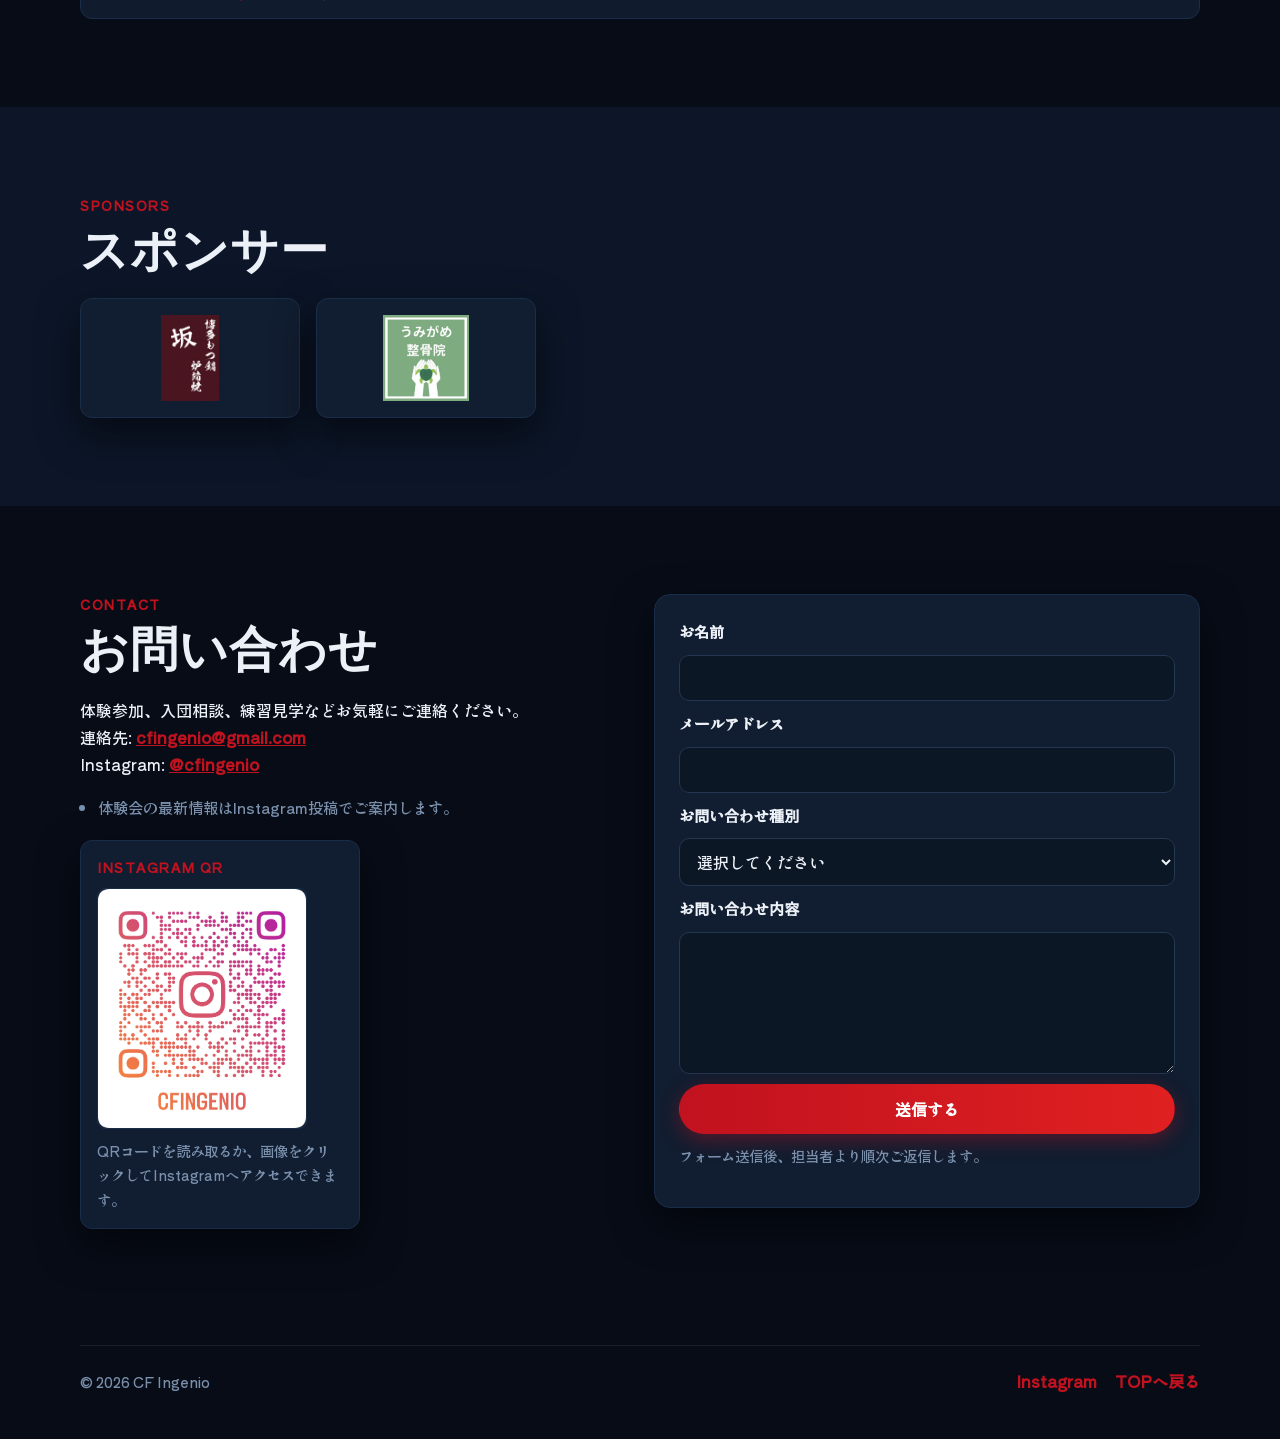
==== commit cf3f4db7: "うみがめ整骨院をスポンサーに追記" ====
--- a/index.html
+++ b/index.html
@@ -303,6 +303,15 @@
           >
             <img src="img/sponsor_saka.png" alt="スポンサー もつ鍋 さか" />
           </a>
+          <a
+            class="sponsor-item"
+            href="https://www.instagram.com/umigame_seikotsuin/"
+            target="_blank"
+            rel="noopener noreferrer"
+            aria-label="スポンサー うみがめ整骨院 のページを開く"
+          >
+            <img src="img/sponsor_umigame_seikotsuin.png" alt="スポンサー うみがめ整骨院" />
+          </a>
         </div>
       </div>
     </section>
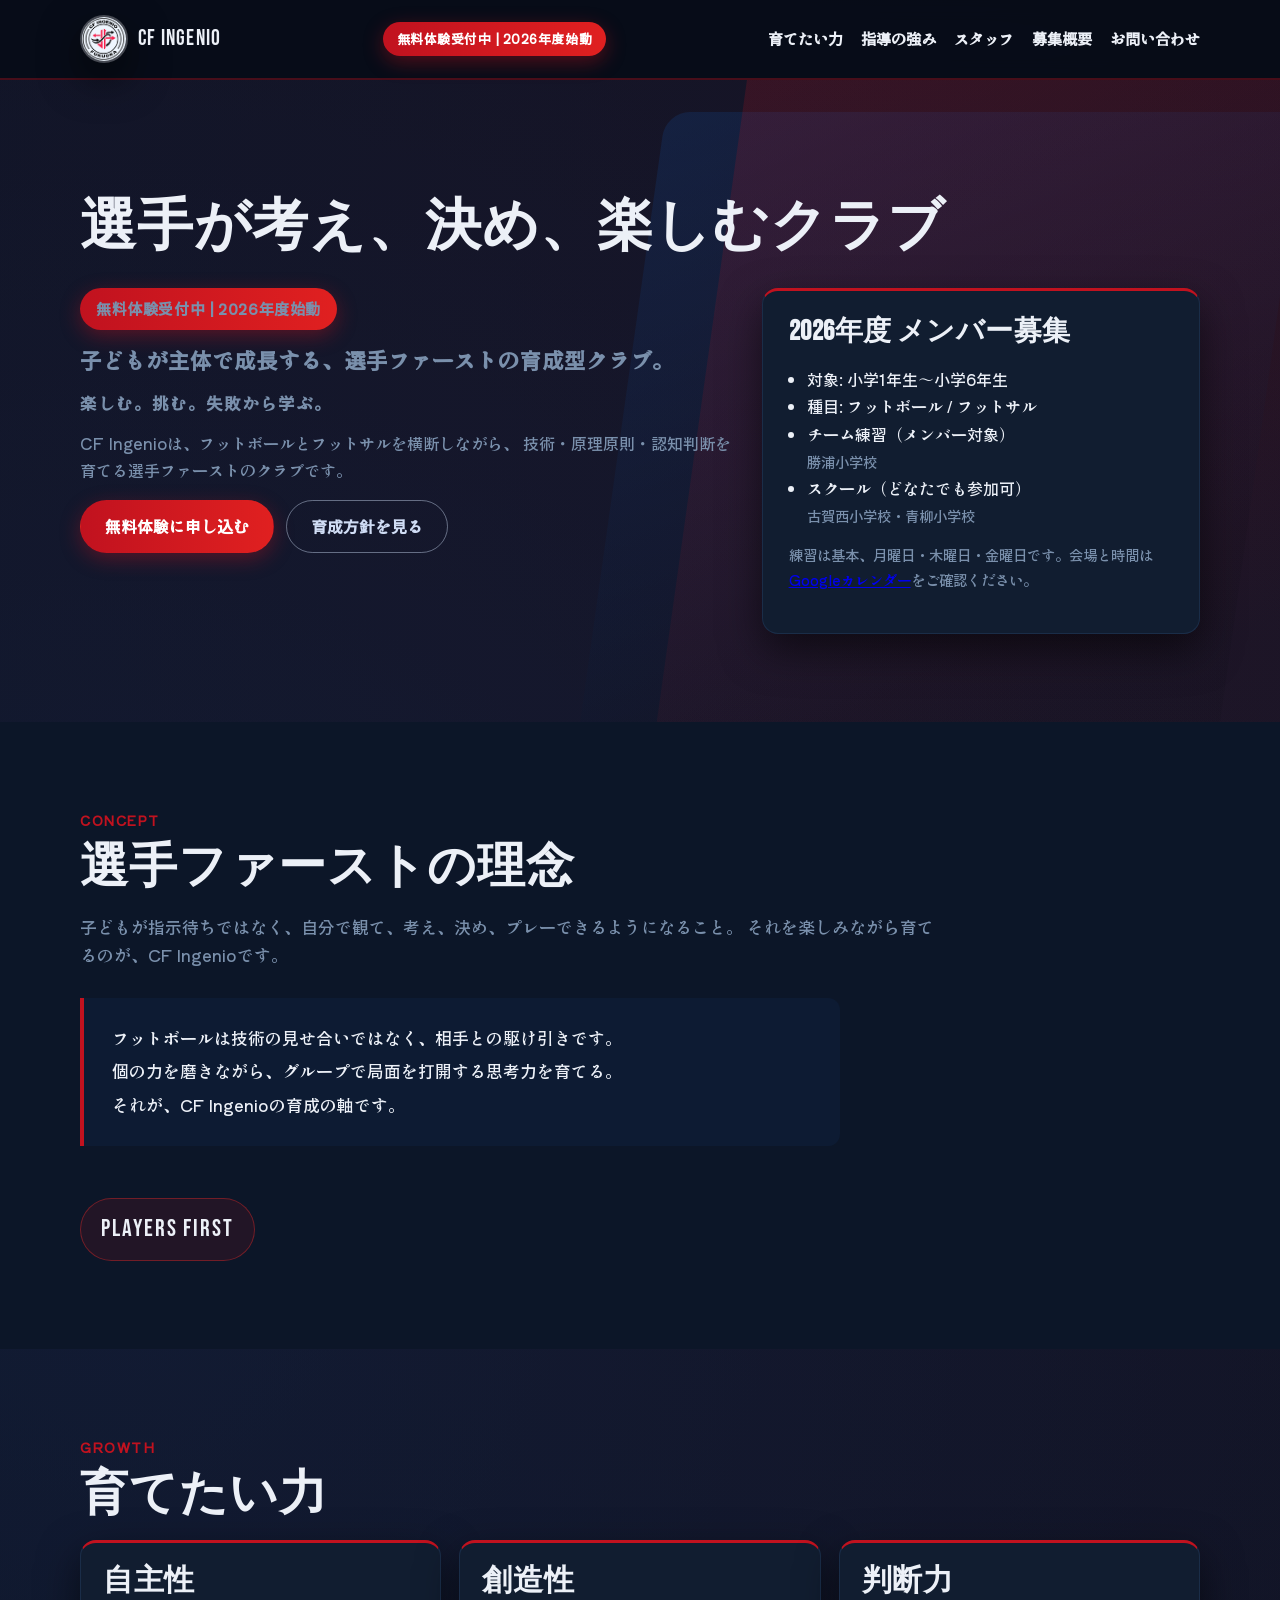
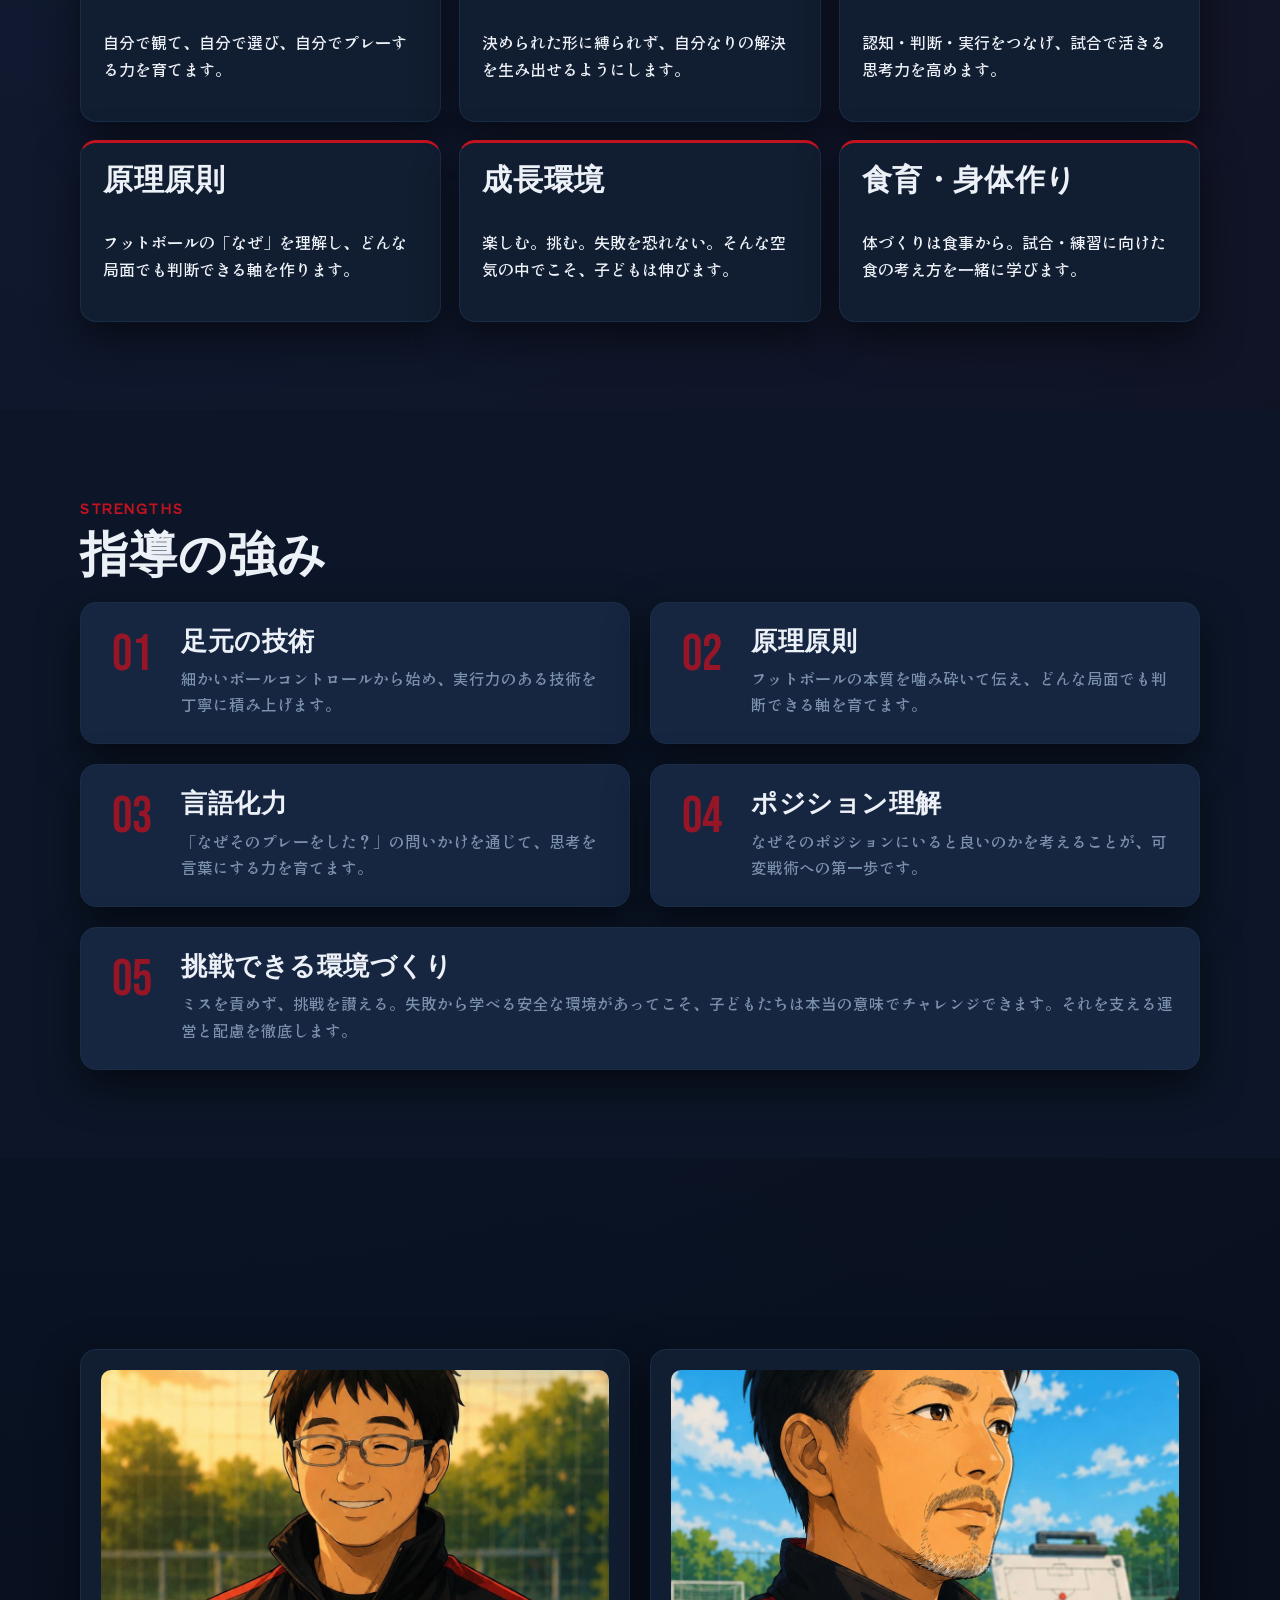
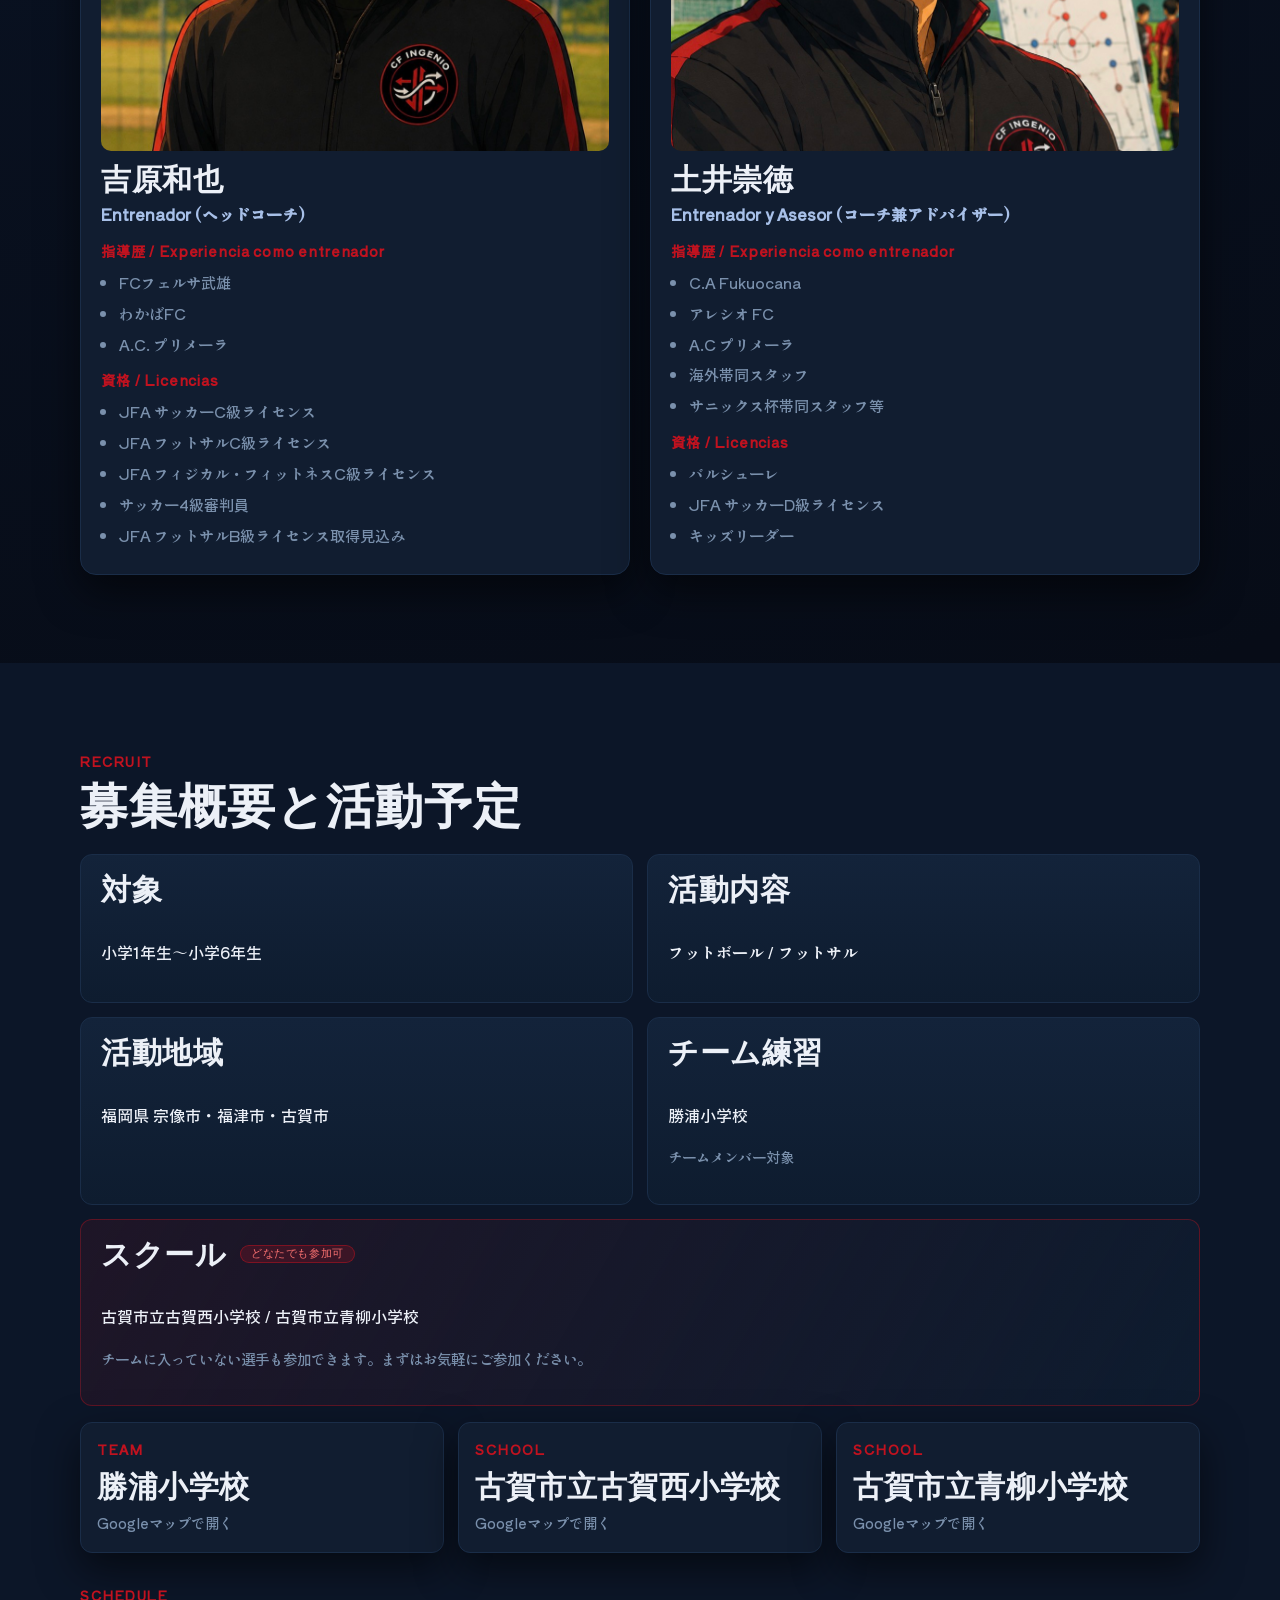
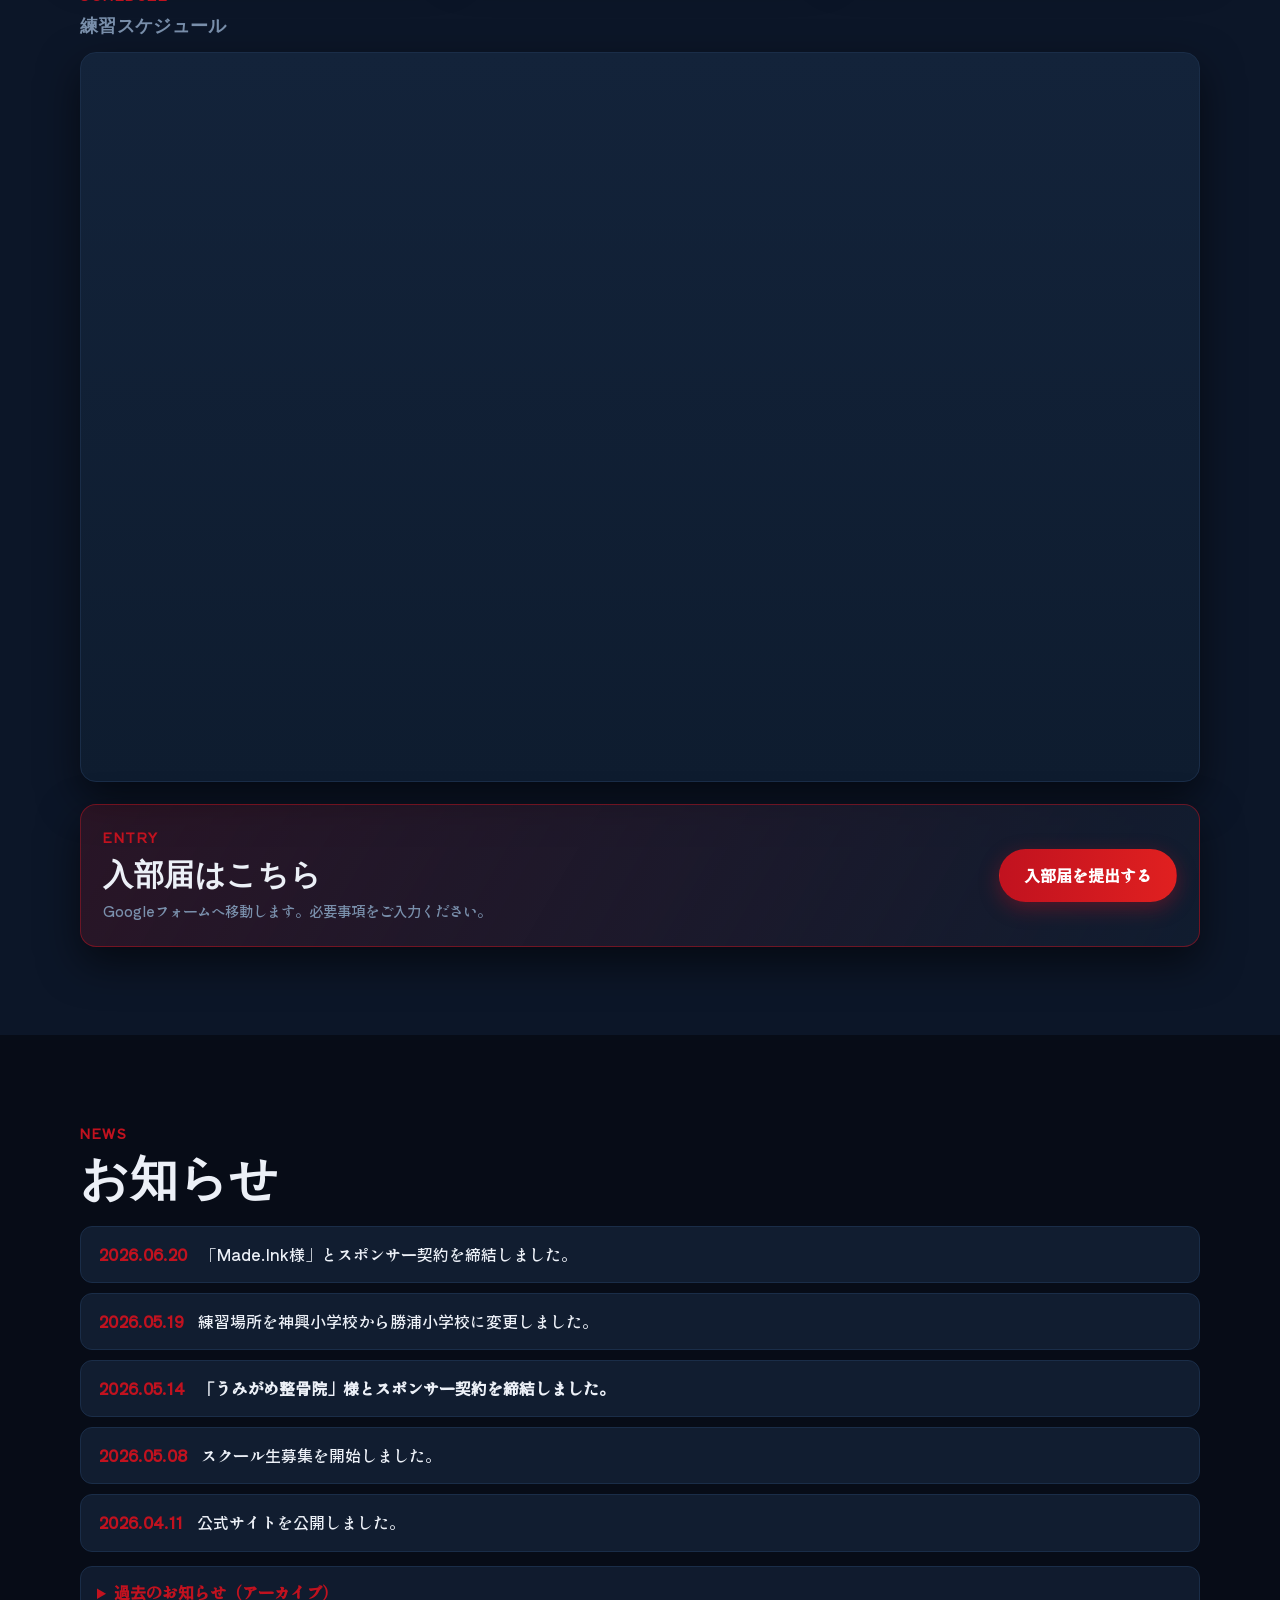
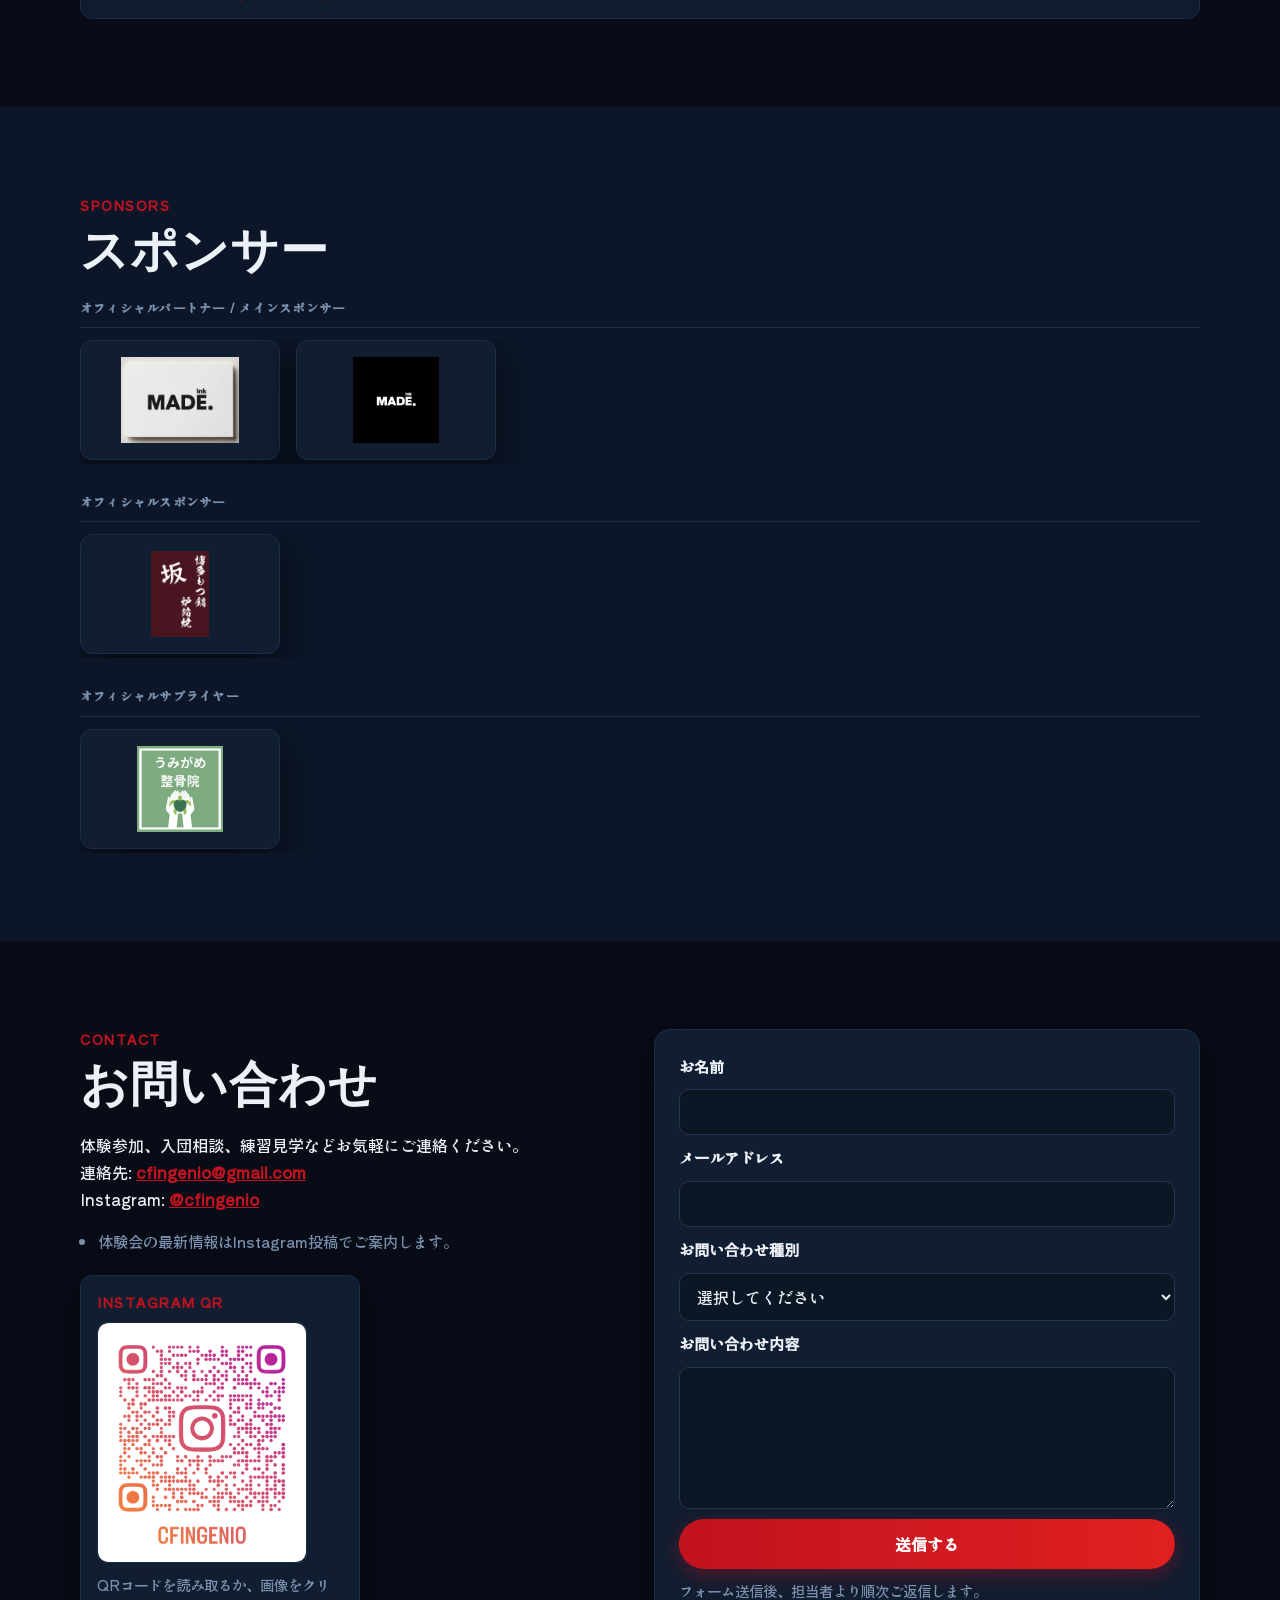
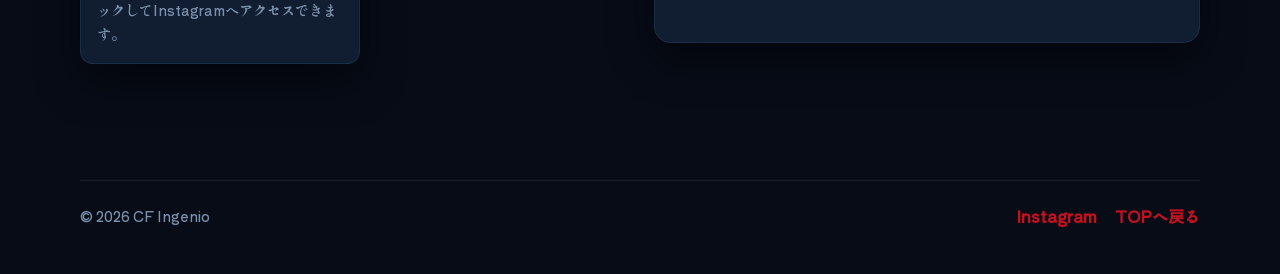
==== commit 79a0d941: "スポンサーセクションを更新し、新しいスポンサー情報と画像を追加" ====
--- a/index.html
+++ b/index.html
@@ -293,25 +293,59 @@
       <div class="container">
         <p class="eyebrow reveal">SPONSORS</p>
         <h2 class="reveal">スポンサー</h2>
-        <div class="sponsor-grid reveal">
-          <a
-            class="sponsor-item"
-            href="https://www.instagram.com/motsunabe_saka/?hl=ja"
-            target="_blank"
-            rel="noopener noreferrer"
-            aria-label="スポンサー もつ鍋 さか のページを開く"
-          >
-            <img src="img/sponsor_saka.png" alt="スポンサー もつ鍋 さか" />
-          </a>
-          <a
-            class="sponsor-item"
-            href="https://www.instagram.com/umigame_seikotsuin/"
-            target="_blank"
-            rel="noopener noreferrer"
-            aria-label="スポンサー うみがめ整骨院 のページを開く"
-          >
-            <img src="img/sponsor_umigame_seikotsuin.png" alt="スポンサー うみがめ整骨院" />
-          </a>
+
+        <div class="sponsor-tier reveal">
+          <p class="sponsor-tier-label">オフィシャルパートナー / メインスポンサー</p>
+          <div class="sponsor-row">
+            <a
+              class="sponsor-item"
+              href="https://www.instagram.com/made.ink2026/"
+              target="_blank"
+              rel="noopener noreferrer"
+              aria-label="Made.Ink 2026 のページを開く"
+            >
+              <img src="img/made_ink_2026.jpg" alt="Made.Ink 2026" />
+            </a>
+            <a
+              class="sponsor-item"
+              href="https://www.instagram.com/made_ink_2022/"
+              target="_blank"
+              rel="noopener noreferrer"
+              aria-label="Made.Ink 2022 のページを開く"
+            >
+              <img src="img/made_ink_2022.jpg" alt="Made.Ink 2022" />
+            </a>
+          </div>
+        </div>
+
+        <div class="sponsor-tier reveal">
+          <p class="sponsor-tier-label">オフィシャルスポンサー</p>
+          <div class="sponsor-row">
+            <a
+              class="sponsor-item"
+              href="https://www.instagram.com/motsunabe_saka/?hl=ja"
+              target="_blank"
+              rel="noopener noreferrer"
+              aria-label="スポンサー もつ鍋 さか のページを開く"
+            >
+              <img src="img/sponsor_saka.png" alt="スポンサー もつ鍋 さか" />
+            </a>
+          </div>
+        </div>
+
+        <div class="sponsor-tier reveal">
+          <p class="sponsor-tier-label">オフィシャルサプライヤー</p>
+          <div class="sponsor-row">
+            <a
+              class="sponsor-item"
+              href="https://www.instagram.com/umigame_seikotsuin/"
+              target="_blank"
+              rel="noopener noreferrer"
+              aria-label="スポンサー うみがめ整骨院 のページを開く"
+            >
+              <img src="img/sponsor_umigame_seikotsuin.png" alt="スポンサー うみがめ整骨院" />
+            </a>
+          </div>
         </div>
       </div>
     </section>
--- a/styles.css
+++ b/styles.css
@@ -631,16 +631,39 @@
 }
 
 /* ============ SPONSORS ============ */
-.sponsor-grid {
-  display: grid;
-  grid-template-columns: repeat(auto-fit, minmax(180px, 220px));
+.sponsor-tier {
+  margin-bottom: 28px;
+}
+
+.sponsor-tier:last-child {
+  margin-bottom: 0;
+}
+
+.sponsor-tier-label {
+  margin: 0 0 12px;
+  padding-bottom: 8px;
+  border-bottom: 1px solid var(--line);
+  font-size: 0.78rem;
+  font-weight: 700;
+  letter-spacing: 0.1em;
+  text-transform: uppercase;
+  color: var(--muted);
+}
+
+.sponsor-row {
+  display: flex;
   gap: 16px;
+  overflow-x: auto;
+  -webkit-overflow-scrolling: touch;
+  padding-bottom: 4px;
 }
 
 .sponsor-item {
   display: flex;
   align-items: center;
   justify-content: center;
+  flex: 0 0 auto;
+  width: 200px;
   min-height: 120px;
   background: var(--bg-card);
   border: 1px solid var(--line);
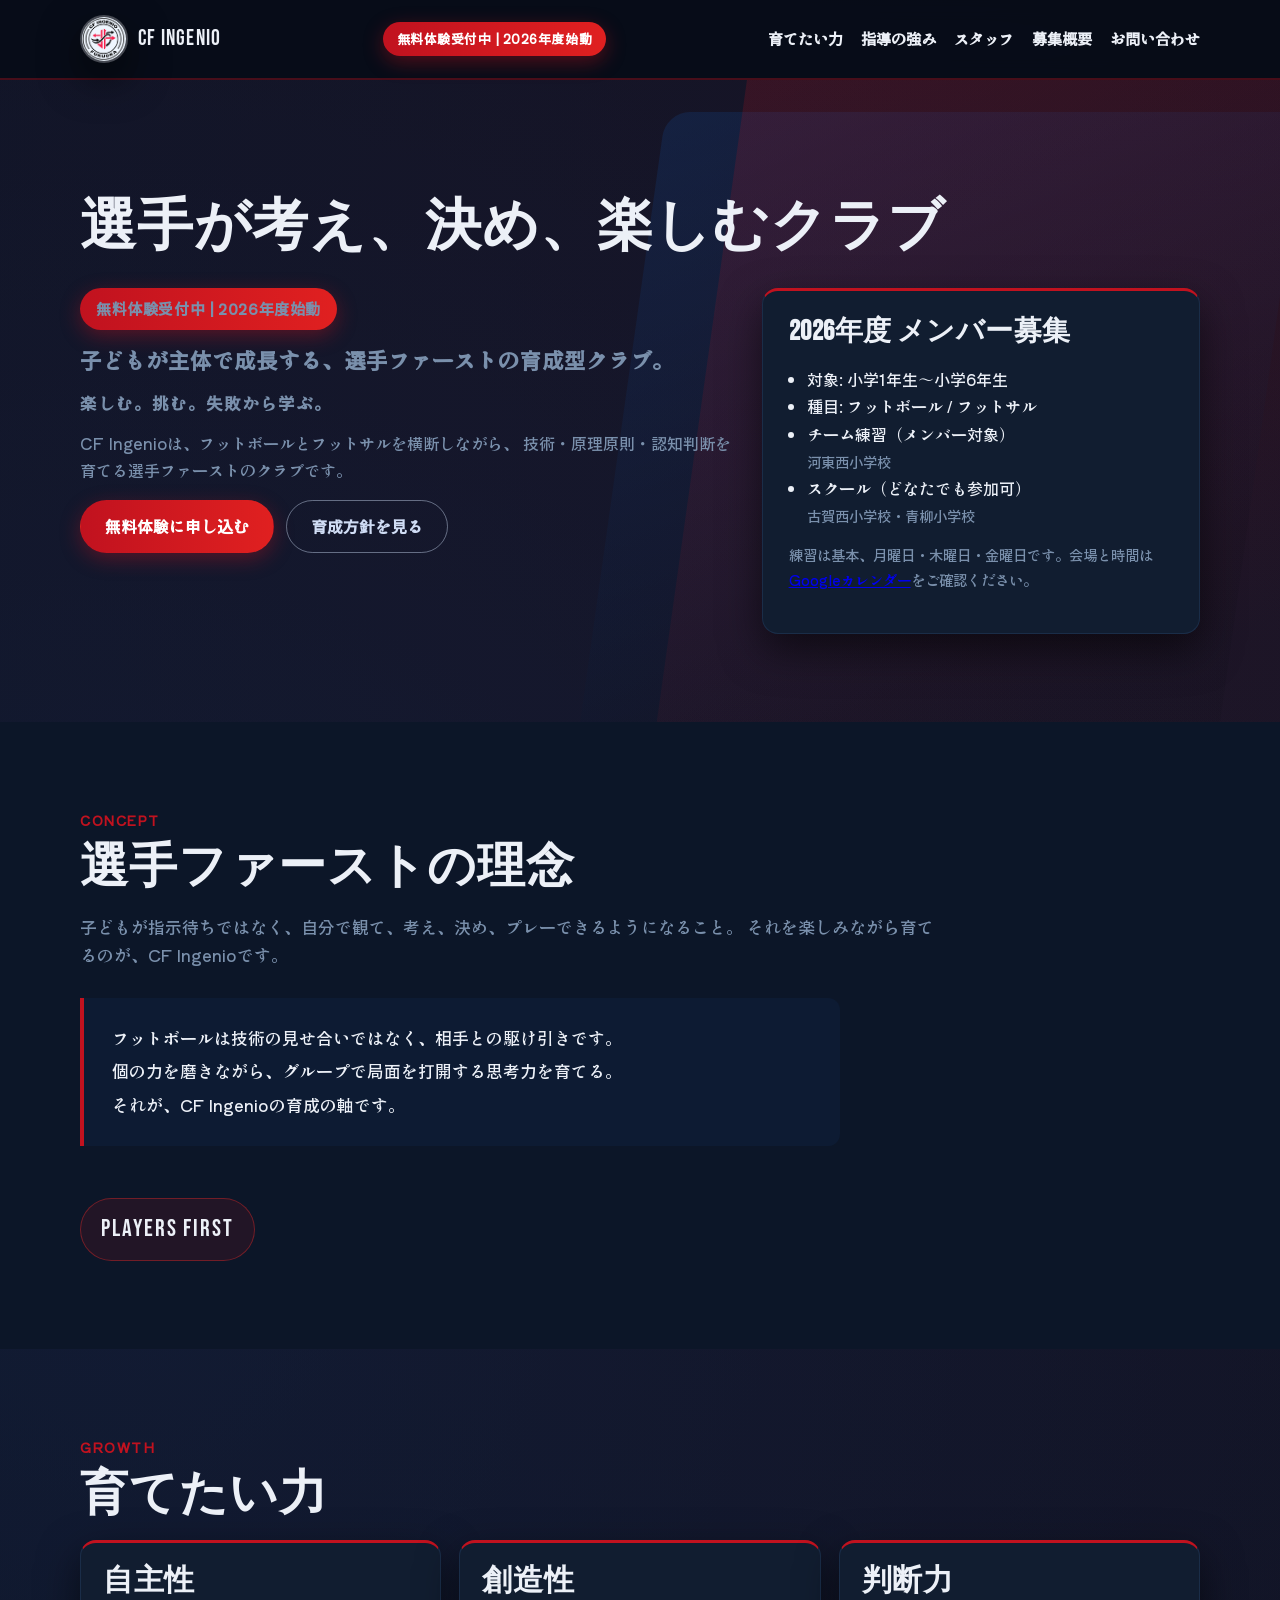
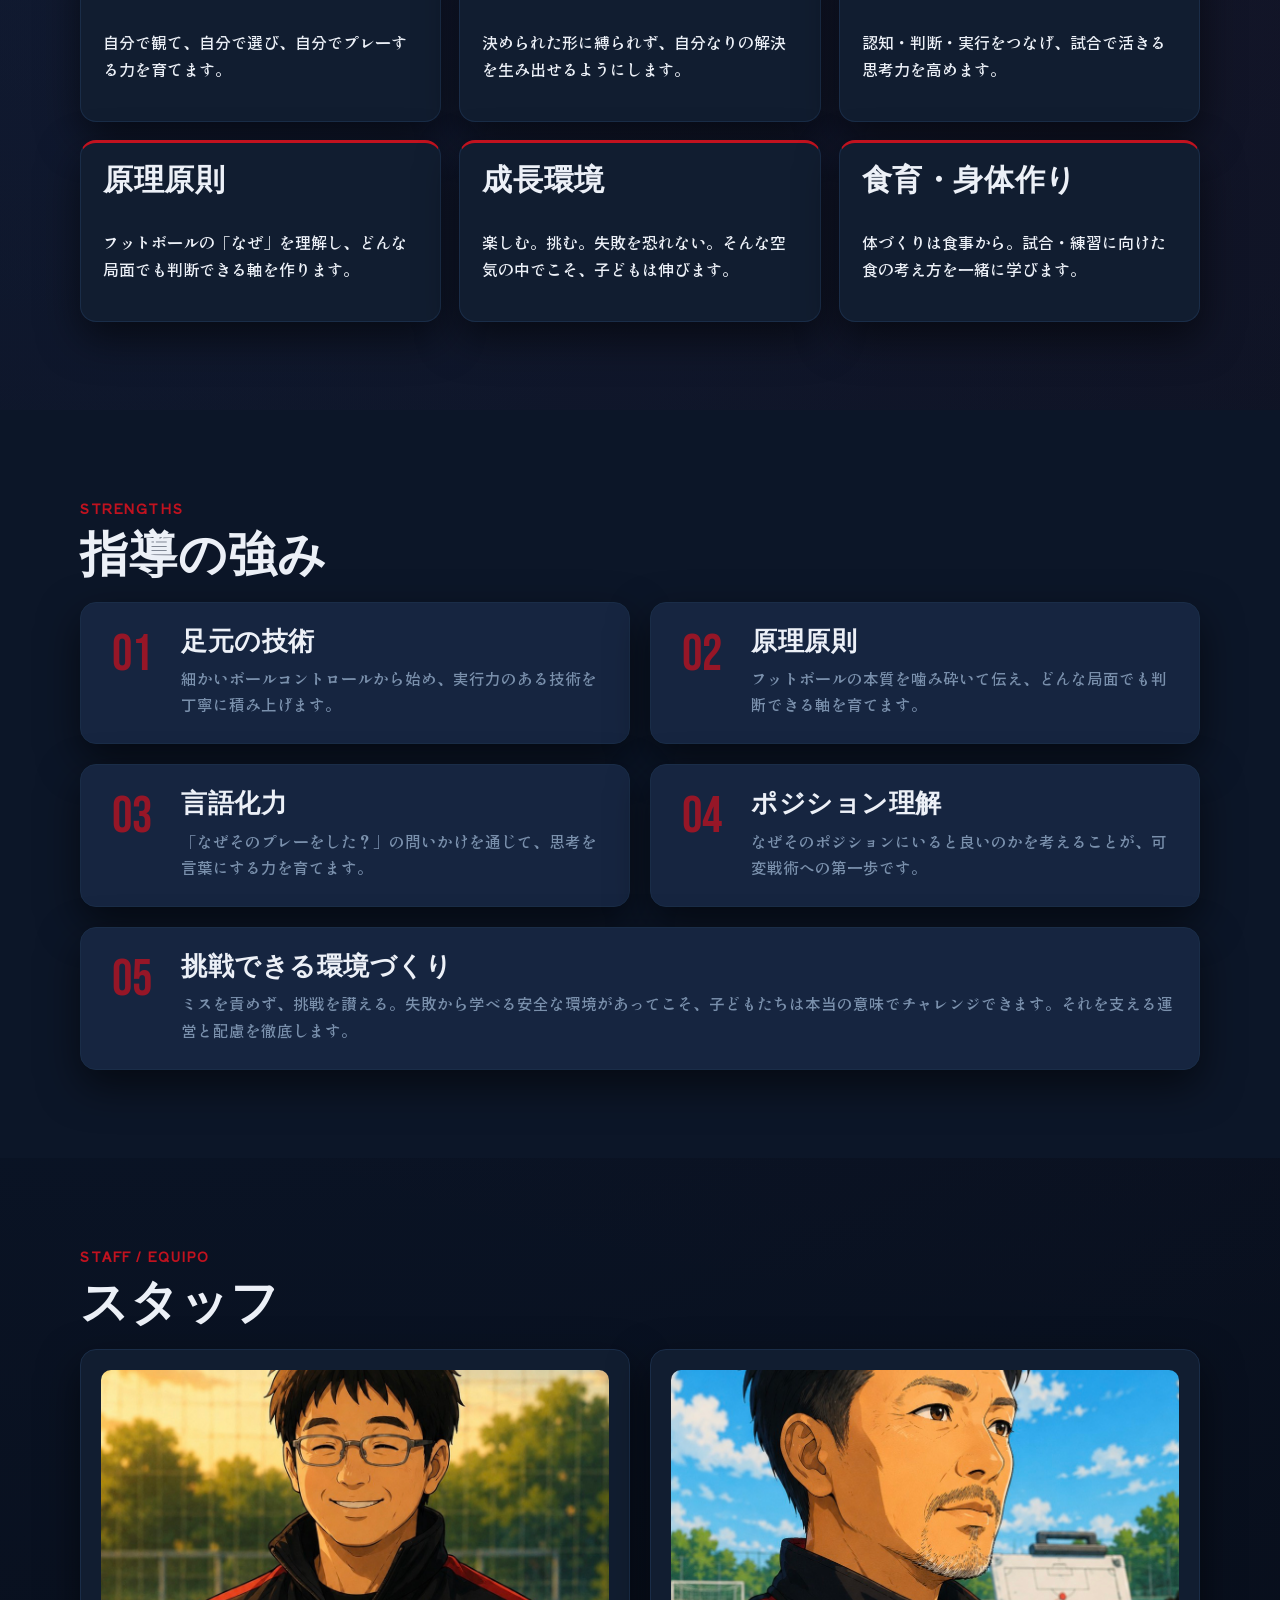
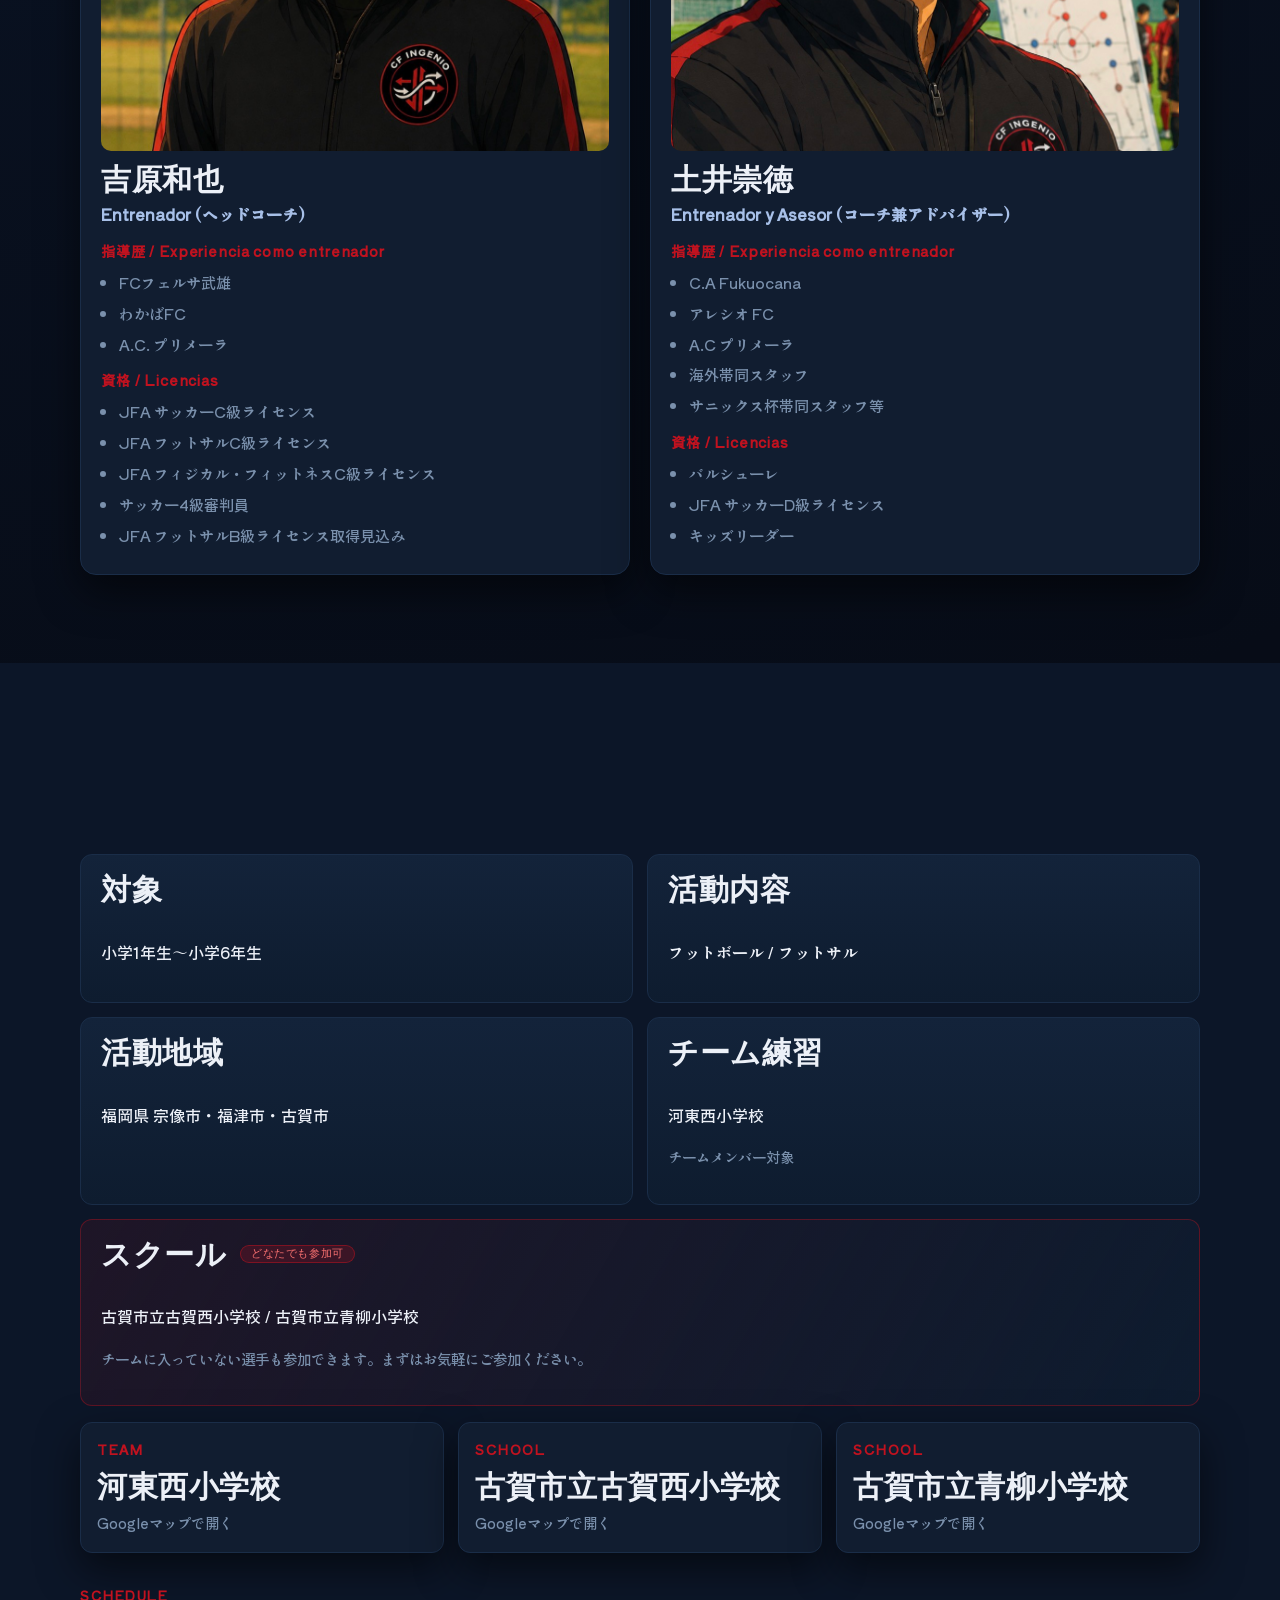
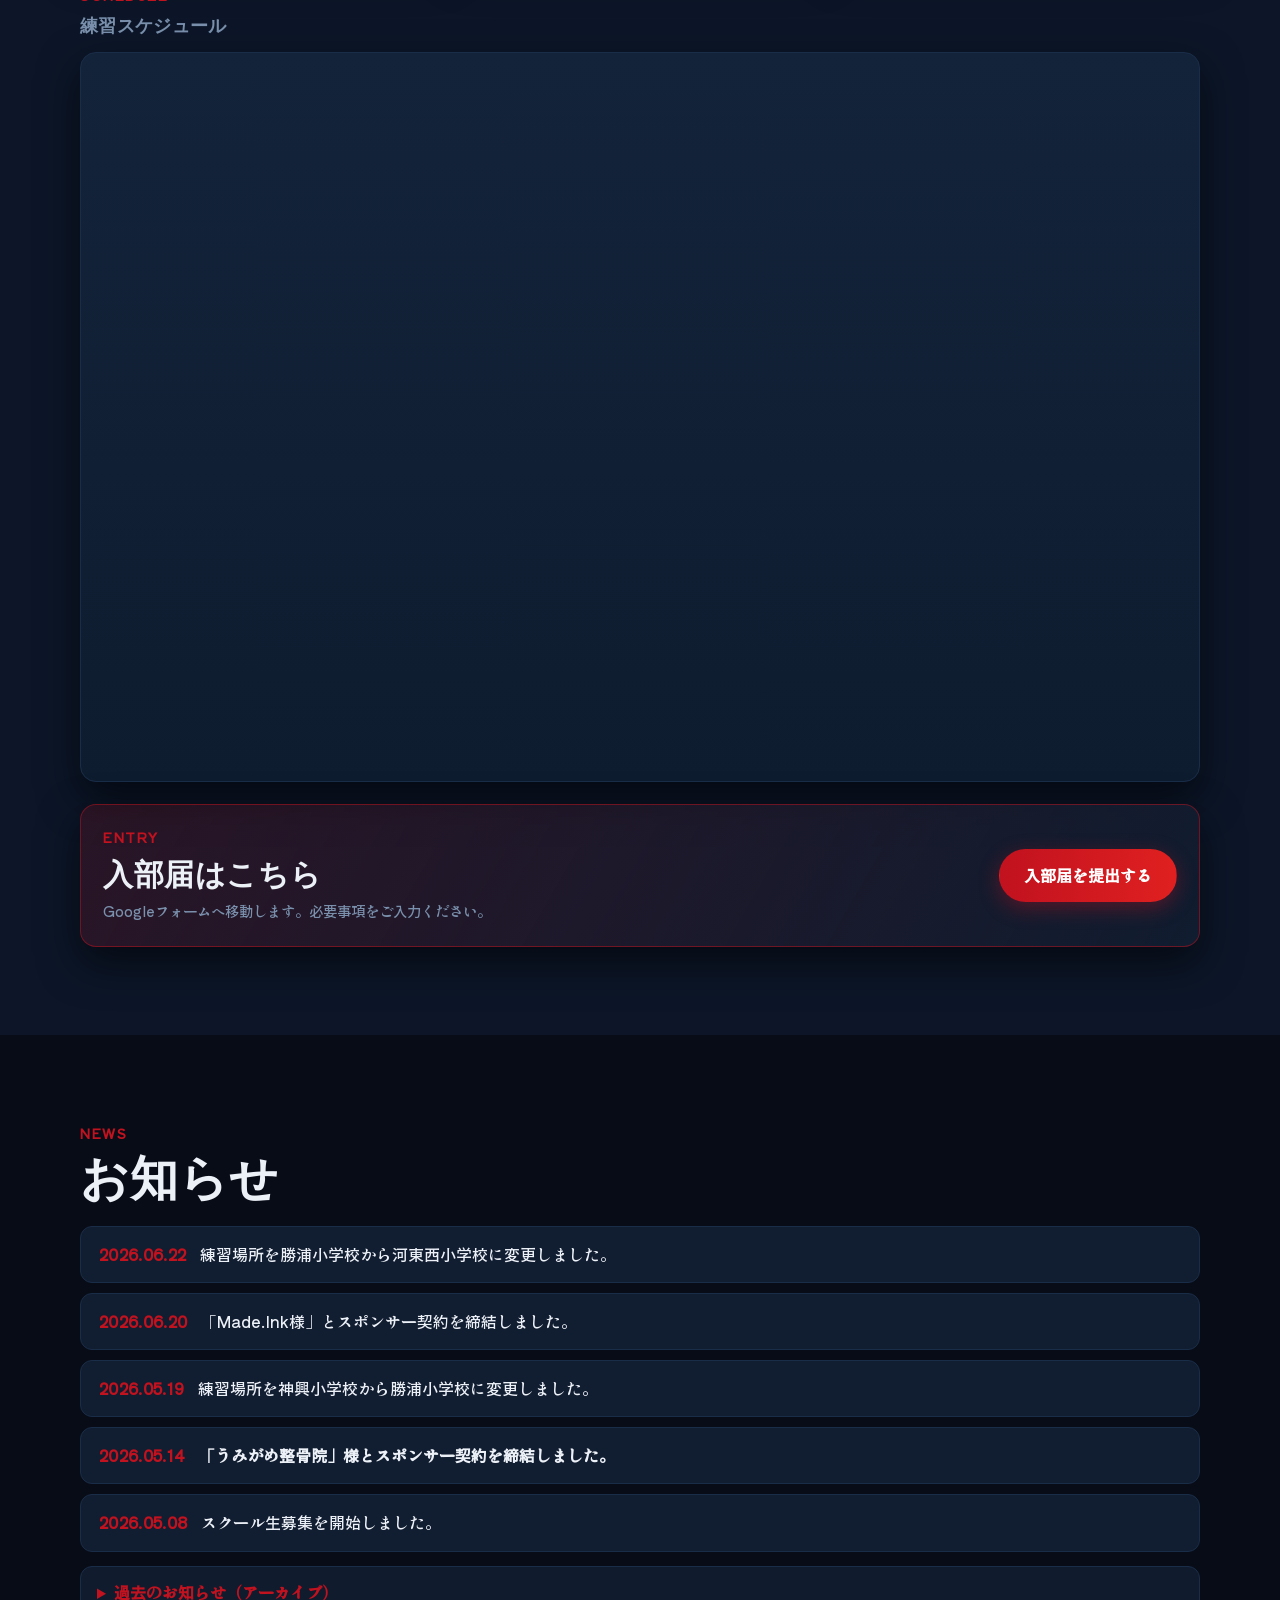
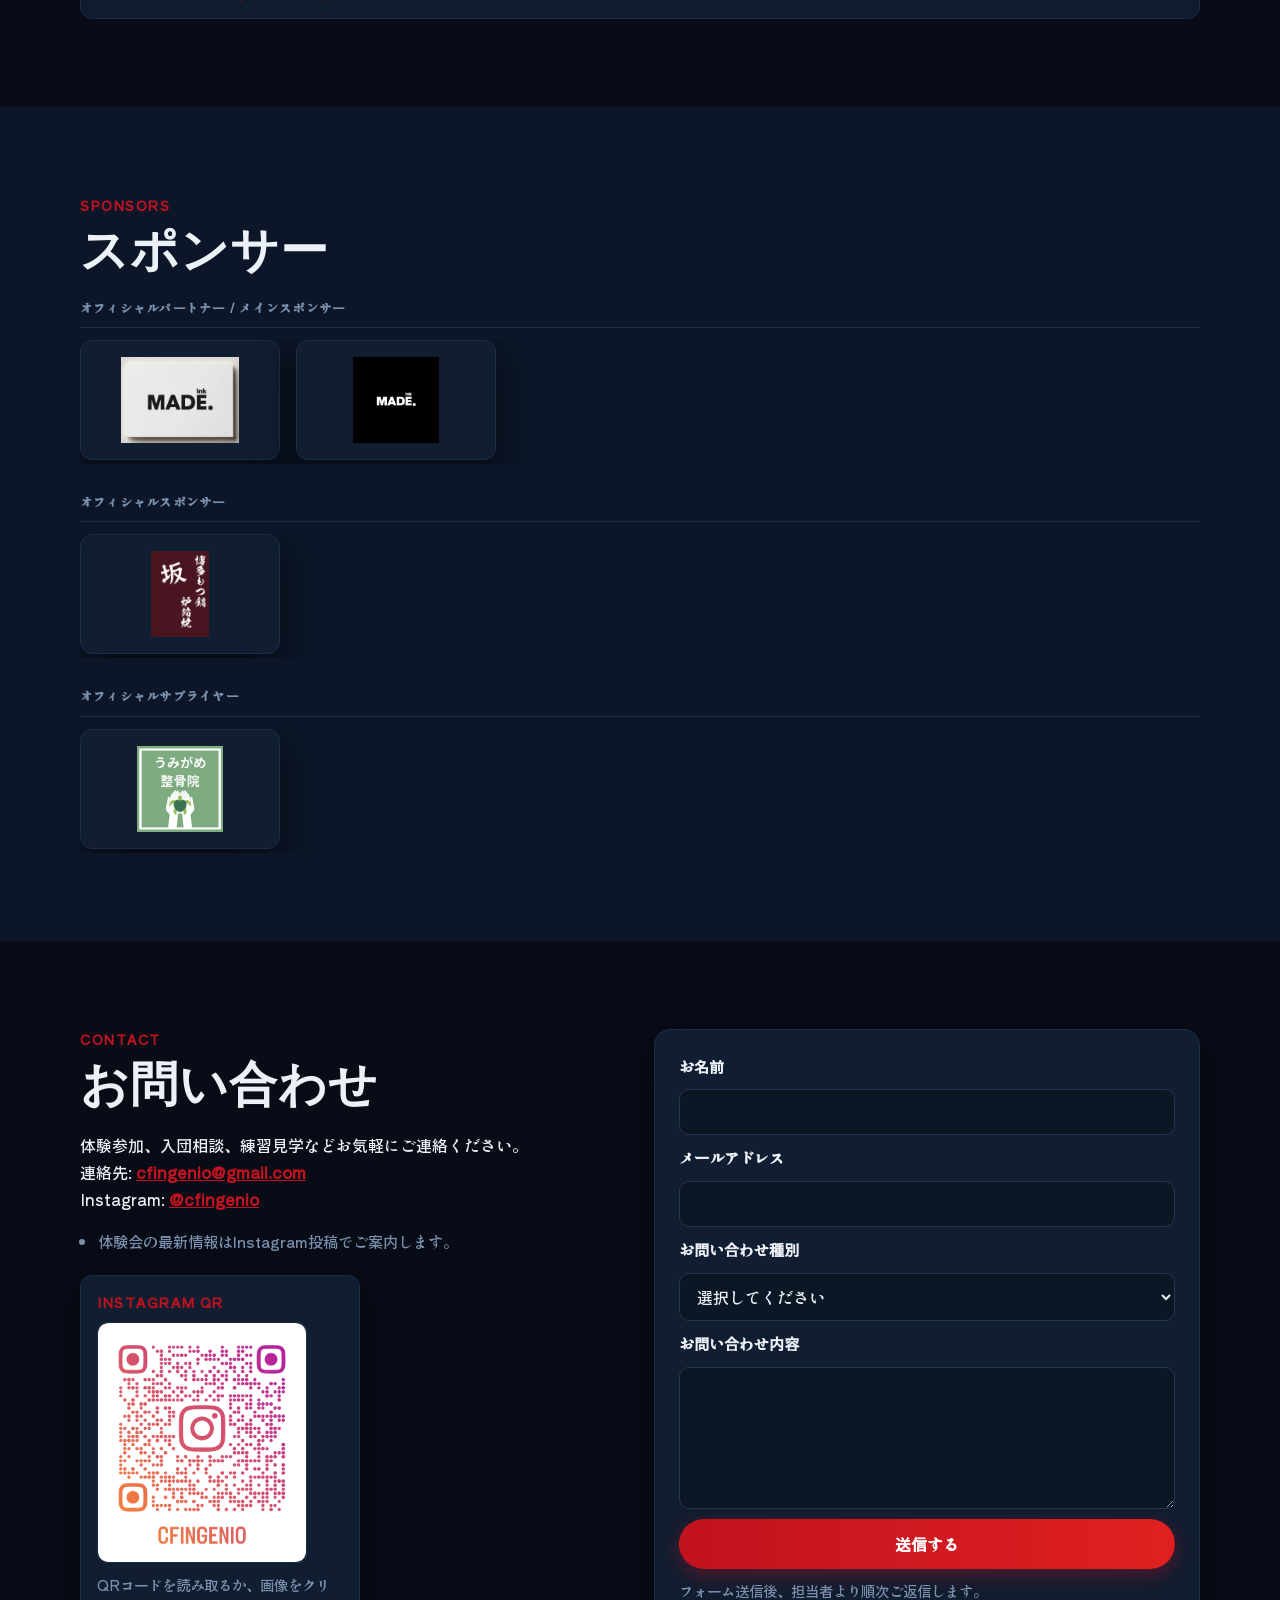
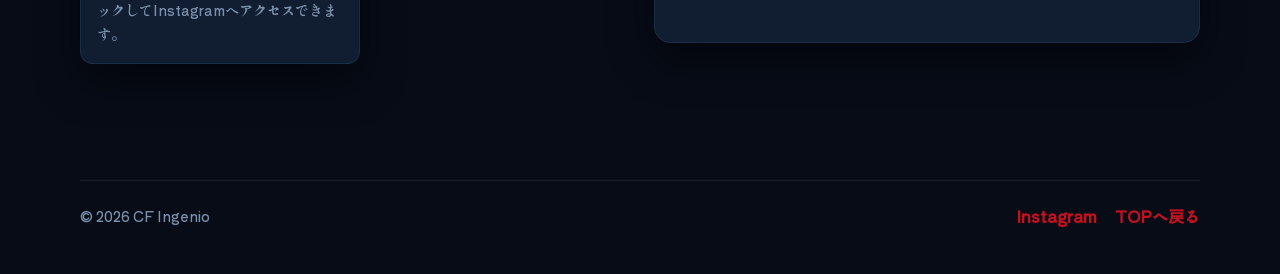
==== commit 12866037: "練習場所を勝浦小学校から河東西小学校に変更し、関連情報を更新" ====
--- a/index.html
+++ b/index.html
@@ -65,7 +65,7 @@
           <ul>
             <li>対象: 小学1年生〜小学6年生</li>
             <li>種目: フットボール / フットサル</li>
-            <li>チーム練習（メンバー対象）<br><span class="small">勝浦小学校</span></li>
+            <li>チーム練習（メンバー対象）<br><span class="small">河東西小学校</span></li>
             <li>スクール（どなたでも参加可）<br><span class="small">古賀西小学校・青柳小学校</span></li>
           </ul>
           <p class="small">練習は基本、月曜日・木曜日・金曜日です。会場と時間は<a href="#recruit">Googleカレンダー</a>をご確認ください。</p>
@@ -199,7 +199,7 @@
           </div>
           <div class="schedule-item">
             <h3>チーム練習</h3>
-            <p>勝浦小学校</p>
+            <p>河東西小学校</p>
             <p class="small">チームメンバー対象</p>
           </div>
           <div class="schedule-item schedule-item-wide">
@@ -211,12 +211,12 @@
         <div class="map-links-grid reveal">
           <a
             class="map-link-card"
-            href="https://www.google.com/maps/search/?api=1&query=%E7%A6%8F%E6%B4%A5%E5%B8%82%E7%AB%8B%E5%8B%9D%E6%B5%A6%E5%B0%8F%E5%AD%A6%E6%A0%A1"
+            href="https://maps.app.goo.gl/oTiABk3bWMNyFE3m8"
             target="_blank"
             rel="noopener noreferrer"
           >
             <p class="eyebrow">TEAM</p>
-            <h3>勝浦小学校</h3>
+            <h3>河東西小学校</h3>
             <p class="small">Googleマップで開く</p>
           </a>
 
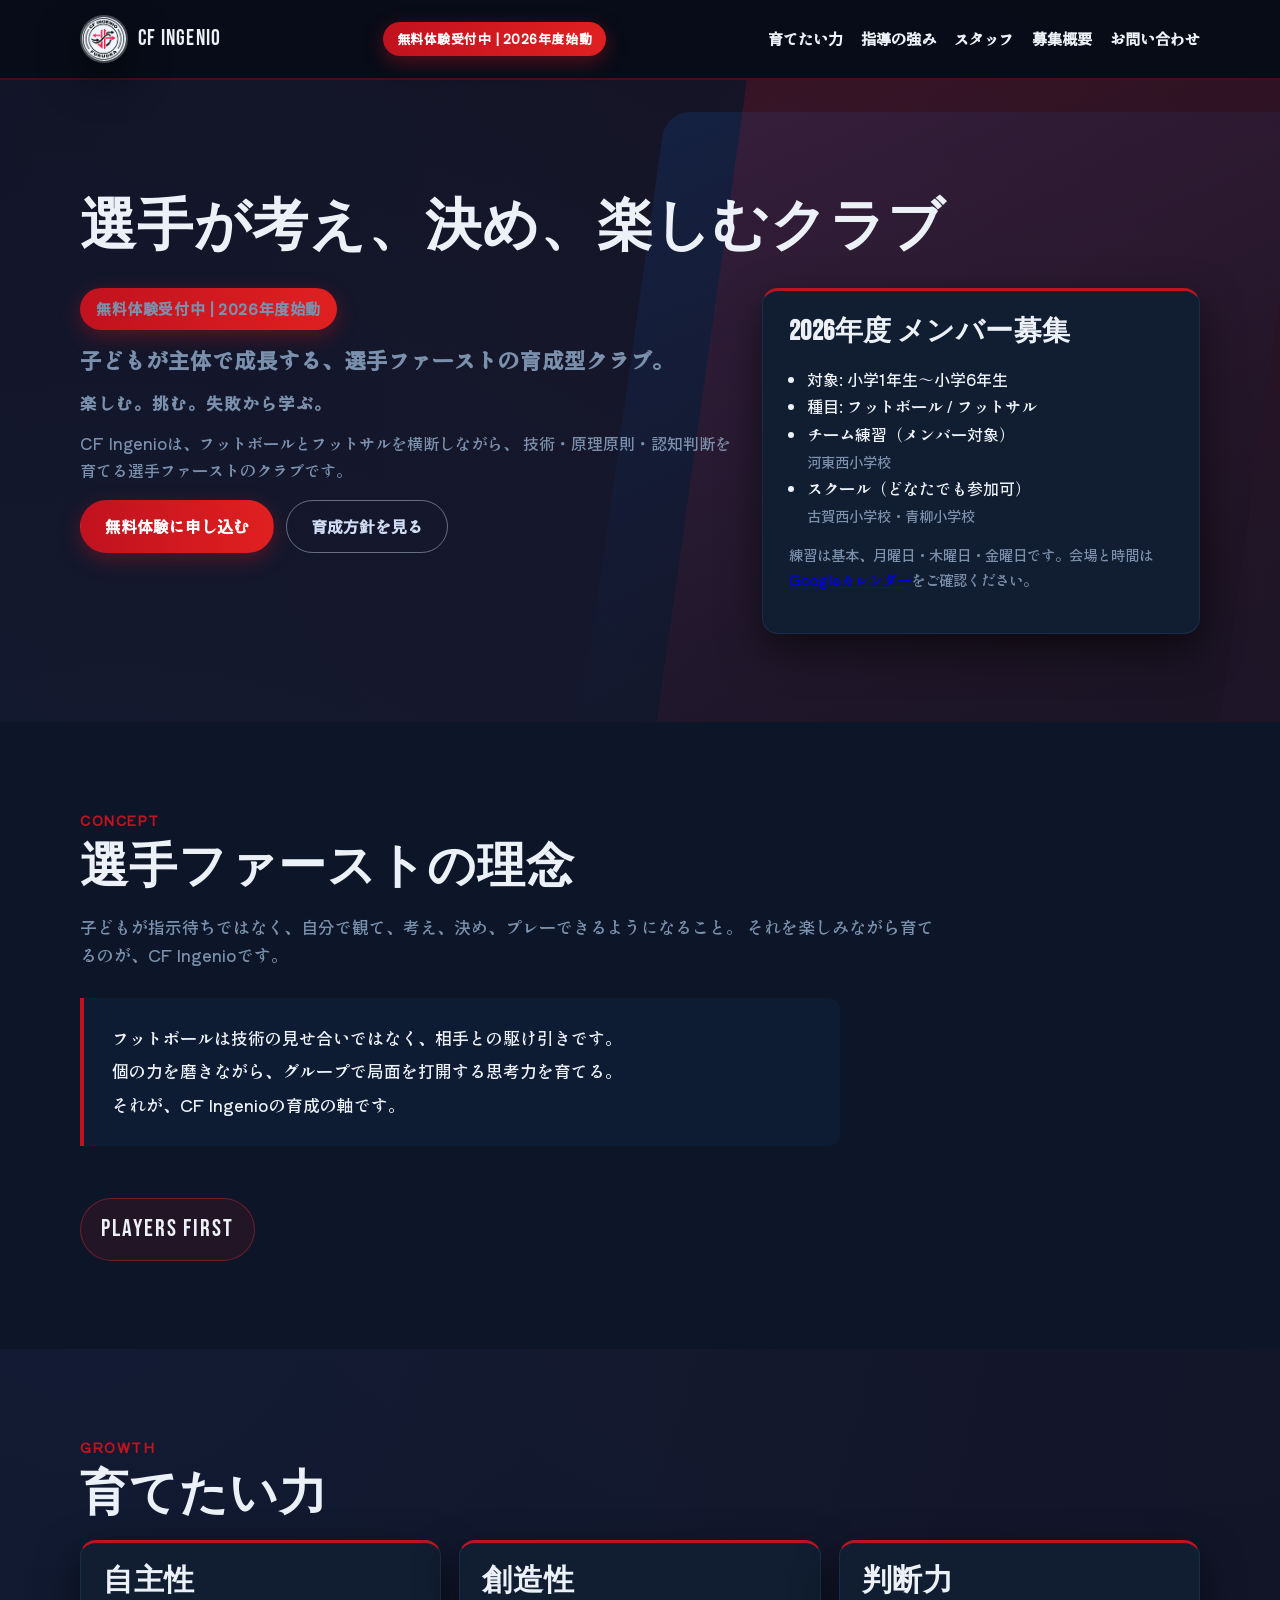
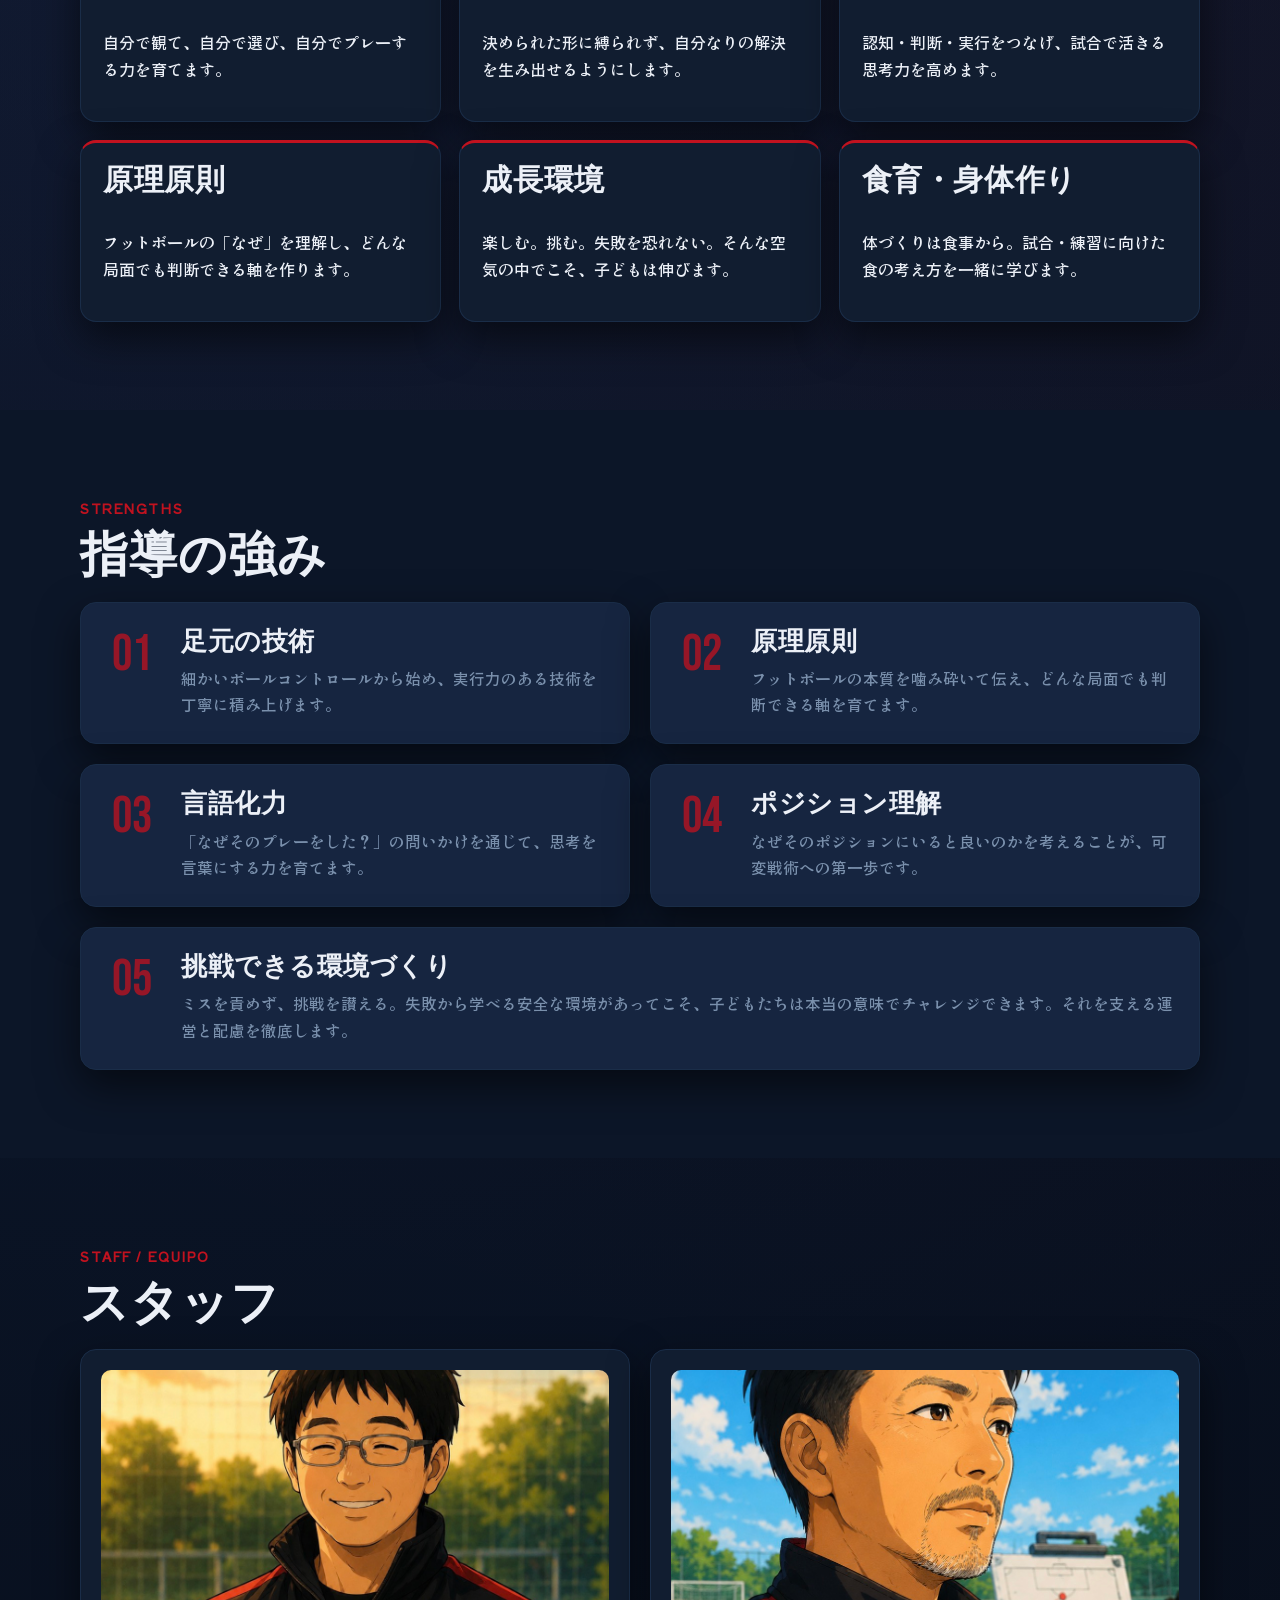
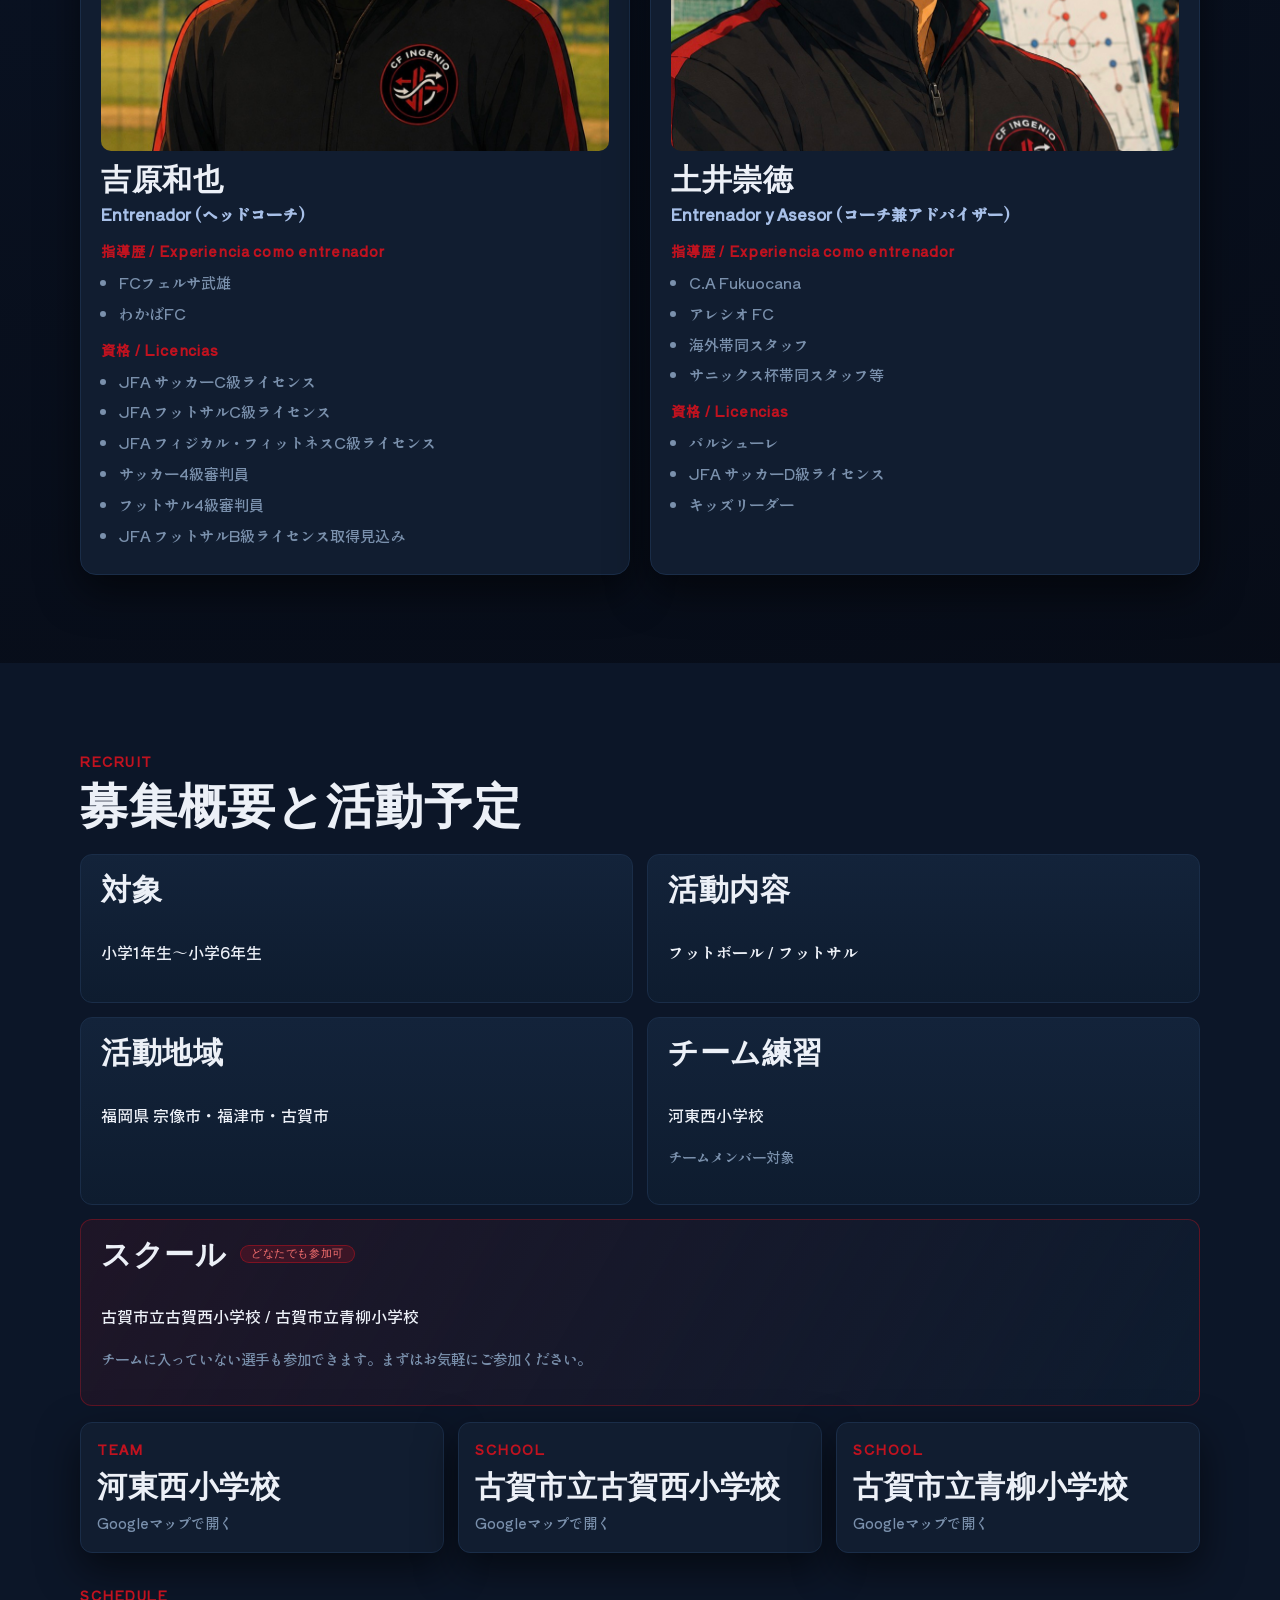
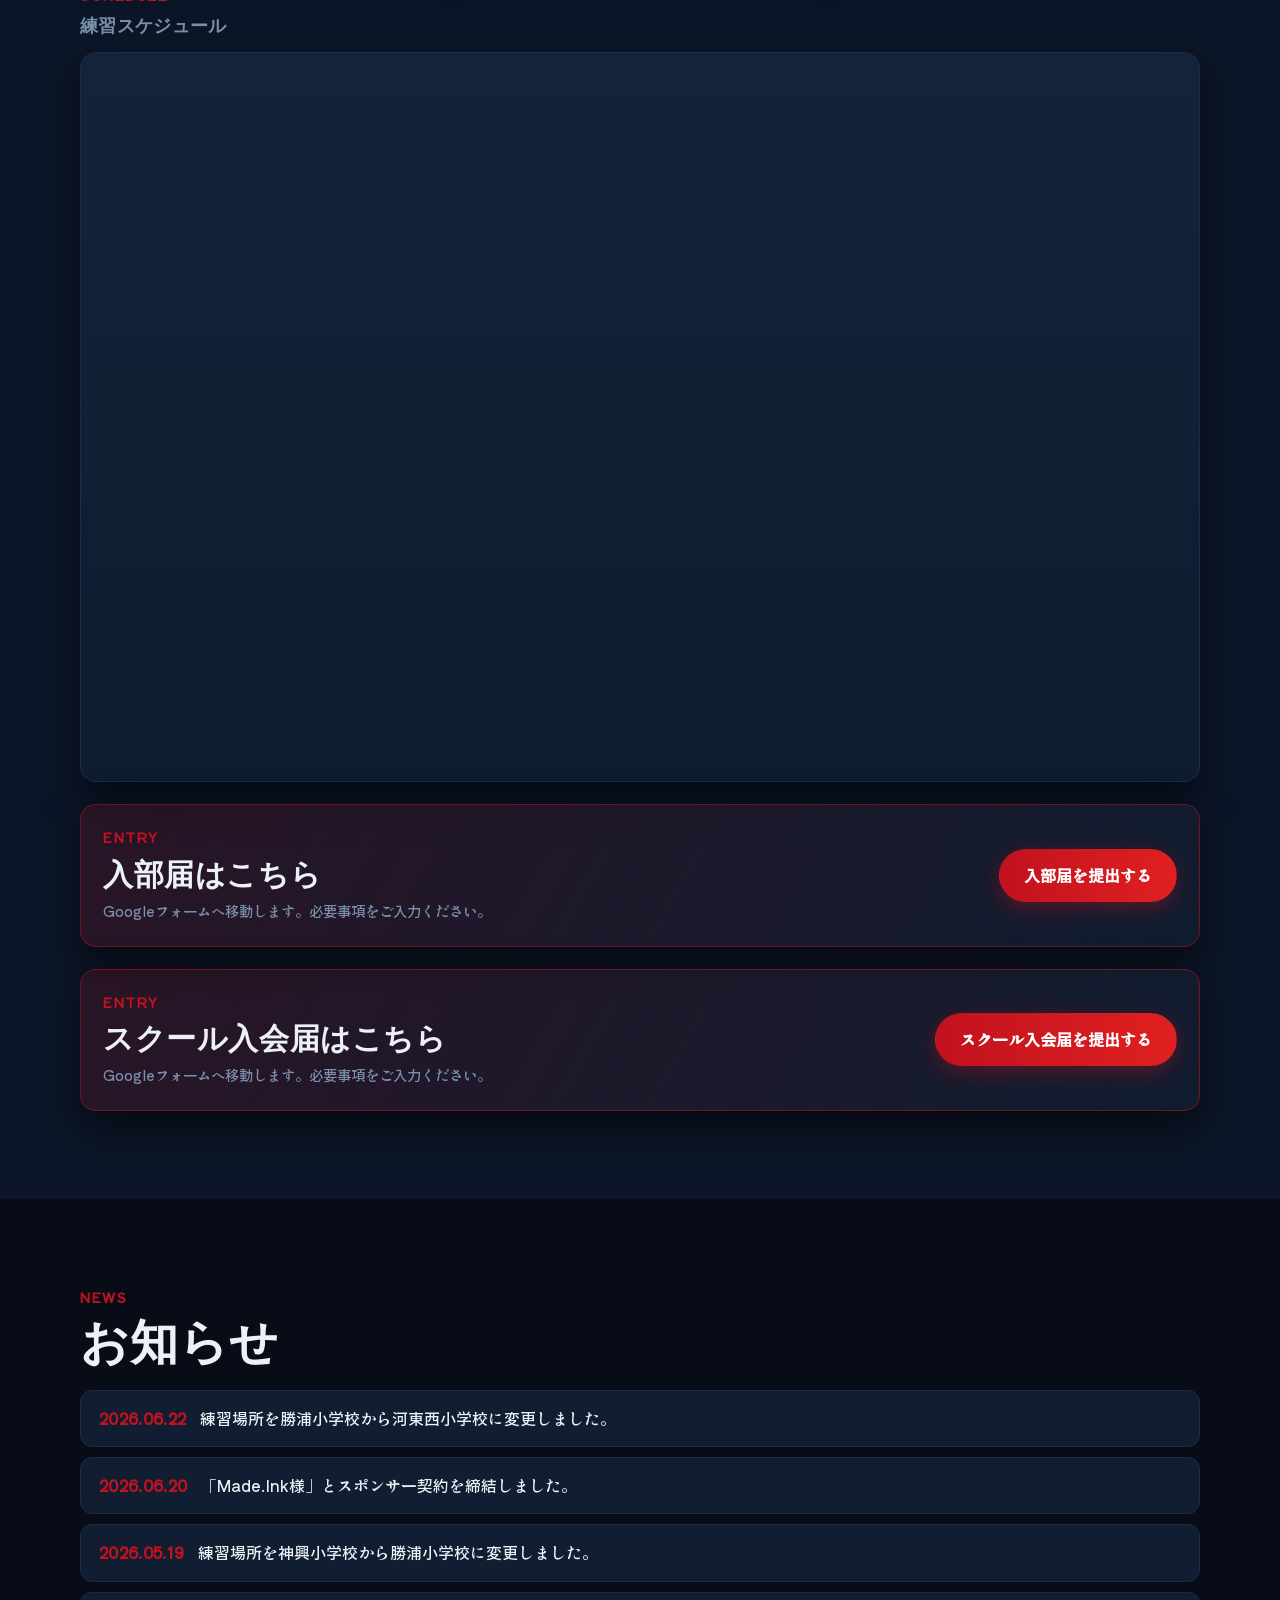
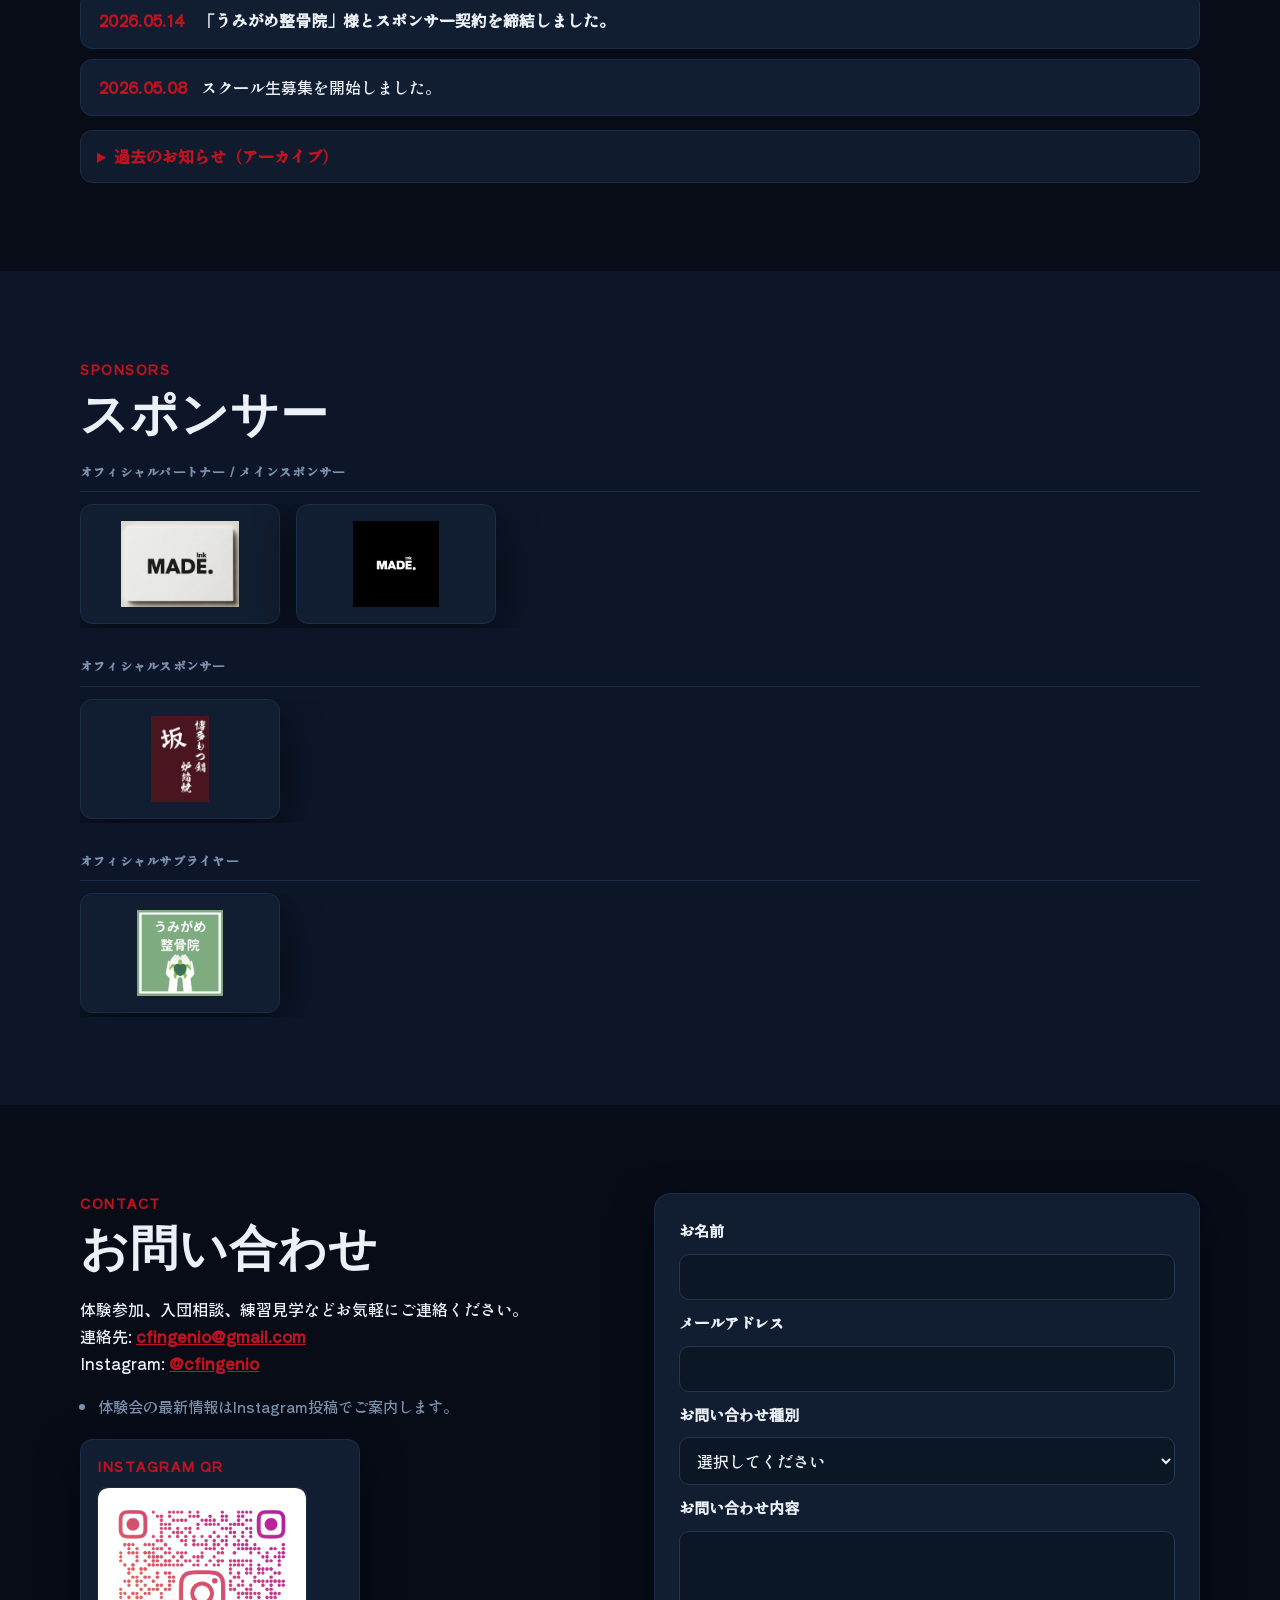
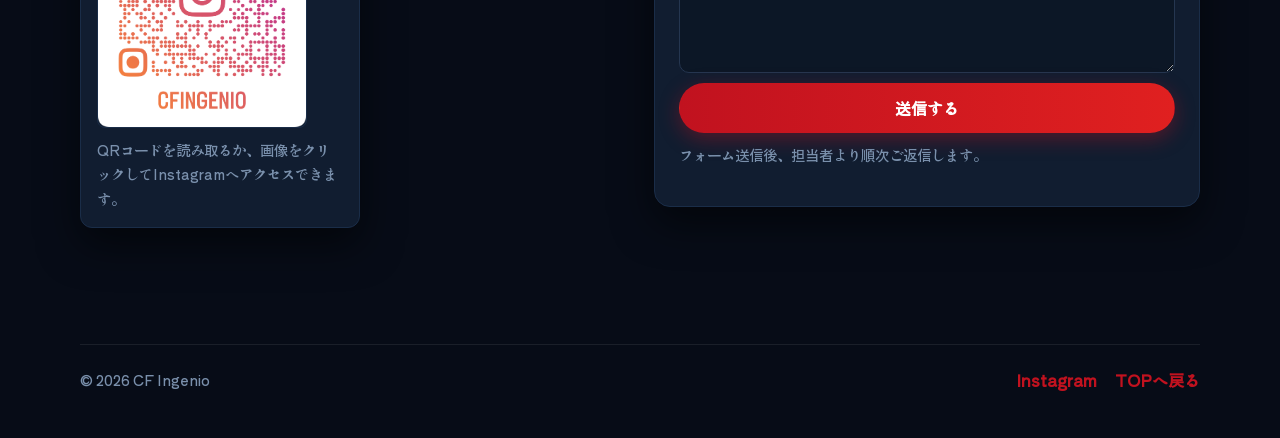
==== commit b6ce2f5a: "スクール入会届のセクションを追加し、Googleフォームへのリンクを設置" ====
--- a/index.html
+++ b/index.html
@@ -272,6 +272,22 @@
             入部届を提出する
           </a>
         </div>
+
+        <div class="enrollment-callout reveal">
+          <div>
+            <p class="eyebrow">ENTRY</p>
+            <h3>スクール入会届はこちら</h3>
+            <p class="small">Googleフォームへ移動します。必要事項をご入力ください。</p>
+          </div>
+          <a
+            class="btn btn-primary"
+            href="https://forms.gle/hMCEojULVKH3D9Dy8"
+            target="_blank"
+            rel="noopener noreferrer"
+          >
+            スクール入会届を提出する
+          </a>
+        </div>
       </div>
     </section>
 
